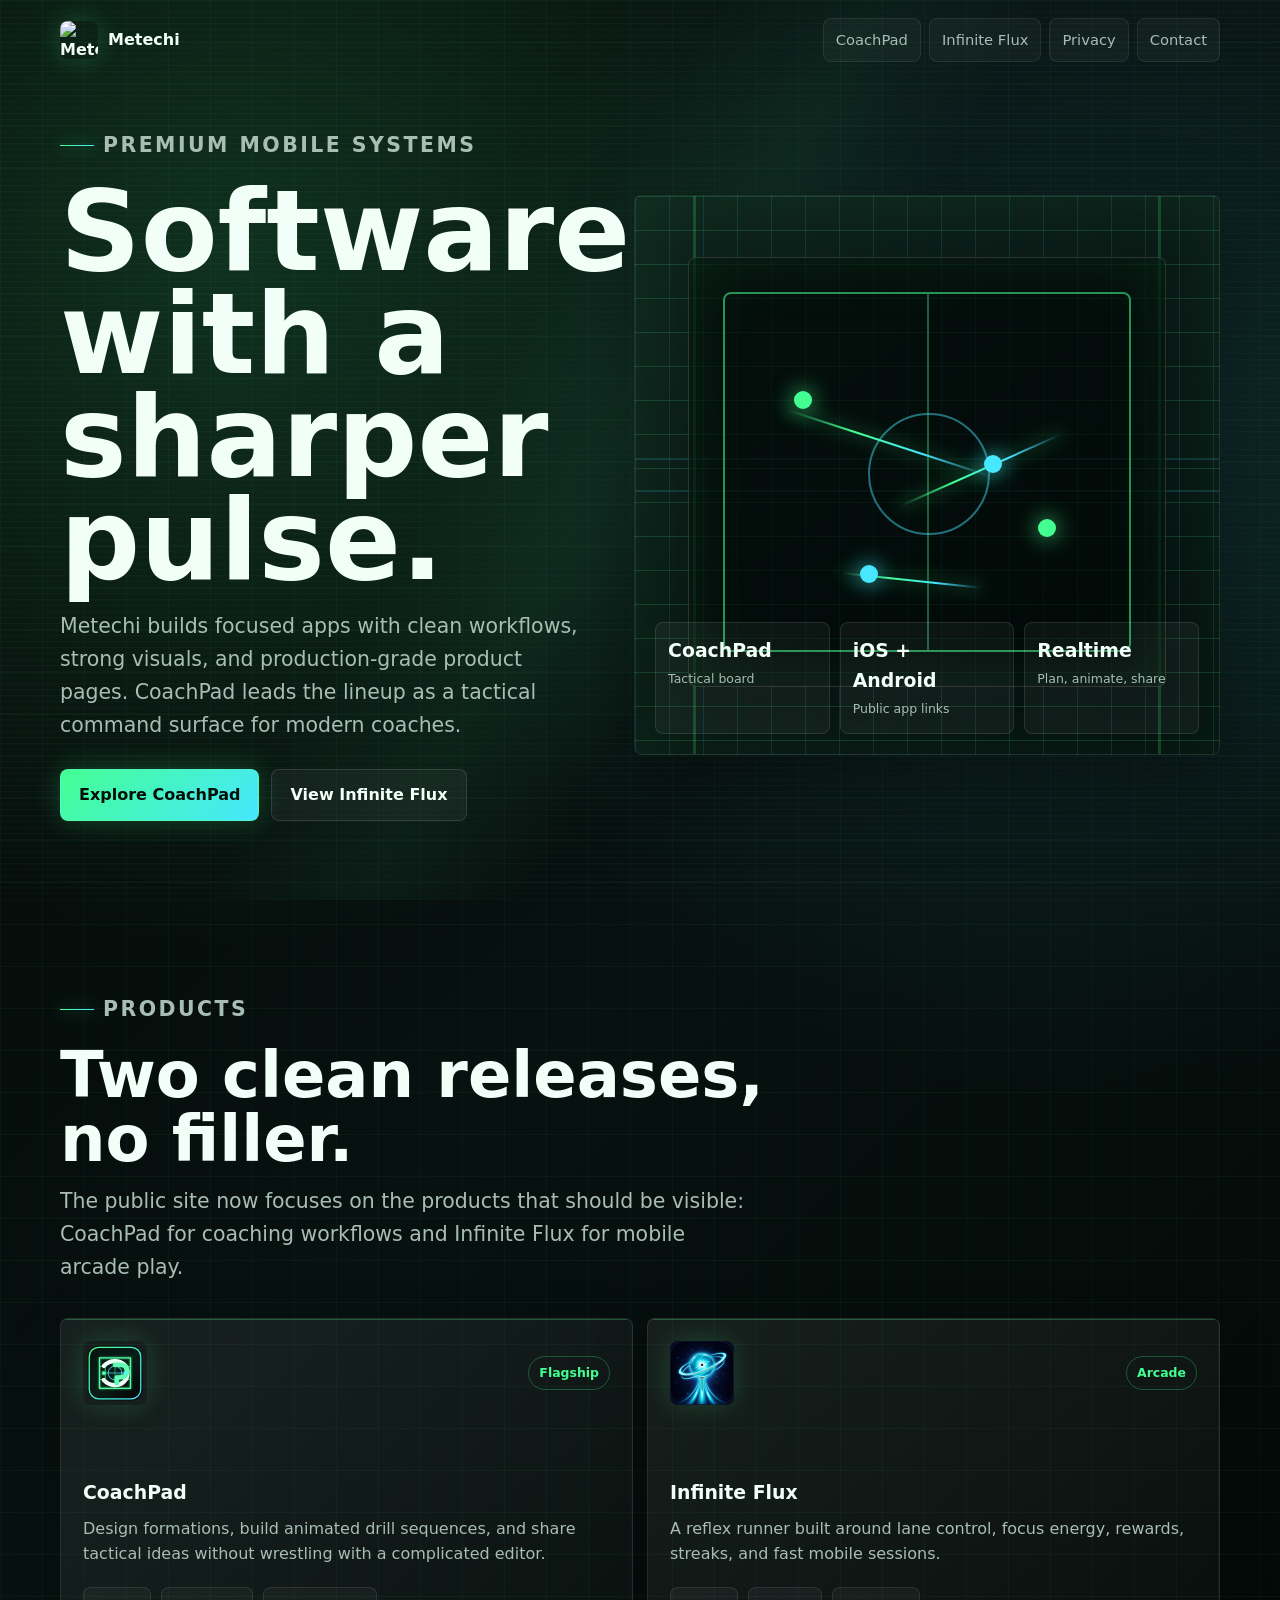
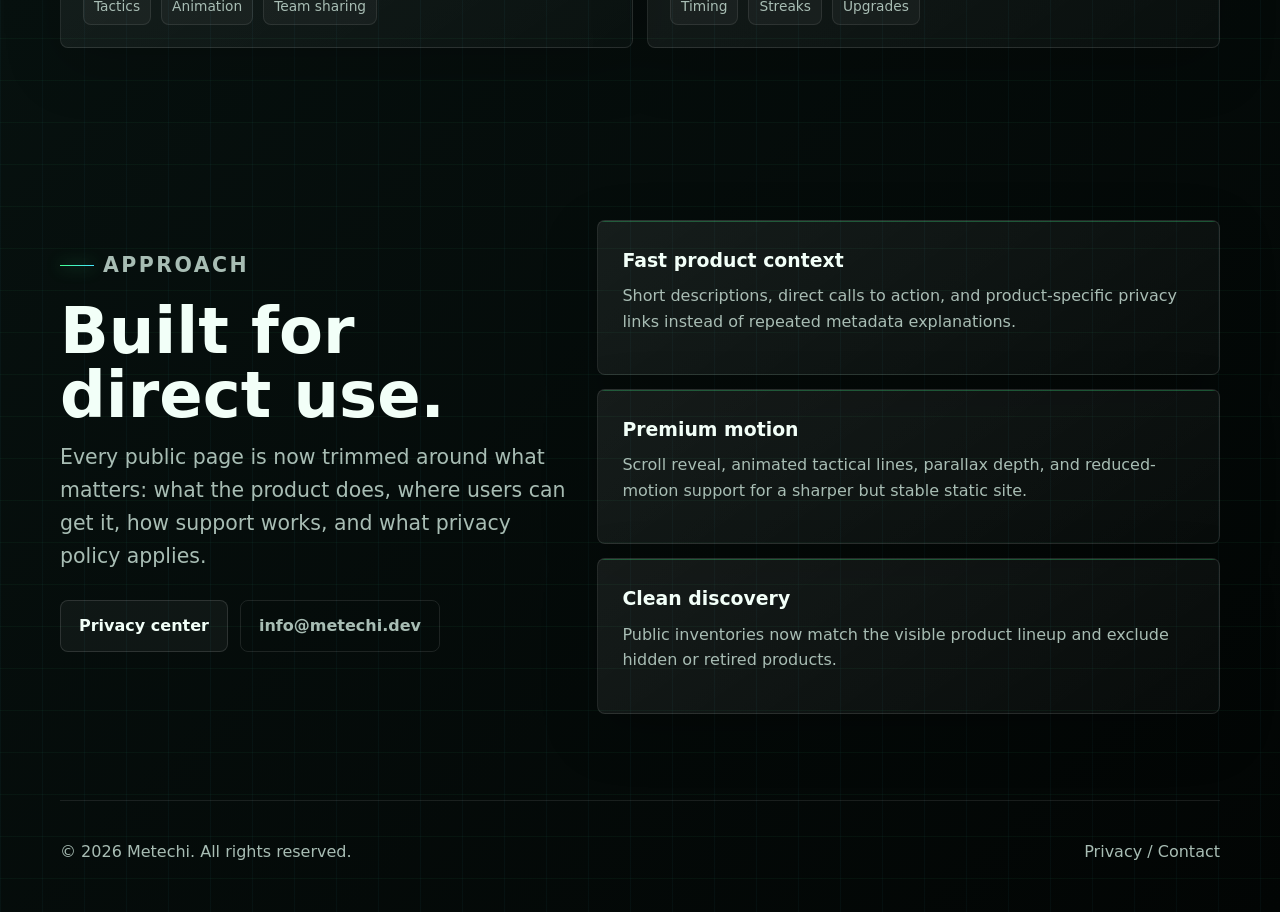
==== index.html @ 8d0eb585 "Reboot Metechi site design" ====
<!DOCTYPE html>
<html lang="en">
<head>
  <meta charset="UTF-8" />
  <meta name="viewport" content="width=device-width, initial-scale=1.0" />
  <title>Metechi - Premium Mobile Products</title>
  <meta name="description" content="Metechi builds polished mobile products including CoachPad, a tactical board for coaches, and Infinite Flux, a reflex runner game." />
  <meta name="keywords" content="Metechi, CoachPad, Infinite Flux, tactical board app, coaching software, mobile game" />
  <link rel="canonical" href="https://www.metechi.dev/" />
  <link rel="stylesheet" href="assets/site.css" />
  <script type="application/ld+json">
    {
      "@context": "https://schema.org",
      "@graph": [
        {
          "@type": "Organization",
          "@id": "https://www.metechi.dev/#organization",
          "name": "Metechi",
          "url": "https://www.metechi.dev/",
          "description": "Metechi builds polished mobile products including CoachPad and Infinite Flux.",
          "email": "info@metechi.dev",
          "logo": "https://www.metechi.dev/assets/metechi-logo.png",
          "knowsAbout": ["mobile applications", "sports coaching software", "mobile games"],
          "contactPoint": {
            "@type": "ContactPoint",
            "email": "info@metechi.dev",
            "contactType": "product support",
            "availableLanguage": "en"
          }
        },
        {
          "@type": "WebSite",
          "@id": "https://www.metechi.dev/#website",
          "name": "Metechi",
          "url": "https://www.metechi.dev/",
          "description": "Official Metechi site for mobile products.",
          "publisher": { "@id": "https://www.metechi.dev/#organization" }
        },
        {
          "@type": "ItemList",
          "name": "Metechi Products",
          "itemListElement": [
            {
              "@type": "ListItem",
              "position": 1,
              "item": {
                "@type": "SoftwareApplication",
                "name": "CoachPad",
                "url": "https://www.metechi.dev/coachpad.html",
                "applicationCategory": "SportsApplication",
                "operatingSystem": "iOS, Android, Web",
                "description": "A tactical board for coaches to design drills, animate formations, and share match ideas.",
                "image": "https://www.metechi.dev/assets/coachpad-logo.svg"
              }
            },
            {
              "@type": "ListItem",
              "position": 2,
              "item": {
                "@type": "SoftwareApplication",
                "name": "Infinite Flux",
                "url": "https://www.metechi.dev/infinite-flux.html",
                "applicationCategory": "GameApplication",
                "operatingSystem": "iOS, Android",
                "description": "A mobile reflex runner built around lane switching, timing, streaks, and upgrades.",
                "image": "https://www.metechi.dev/assets/infinite-flux-logo.png"
              }
            }
          ]
        }
      ]
    }
  </script>
</head>
<body>
  <nav class="site-nav" aria-label="Main navigation">
    <a class="brand" href="/">
      <img src="assets/metechi-logo.png" alt="Metechi logo" />
      <span>Metechi</span>
    </a>
    <div class="nav-links">
      <a href="coachpad.html">CoachPad</a>
      <a href="infinite-flux.html">Infinite Flux</a>
      <a href="privacy.html">Privacy</a>
      <a href="mailto:info@metechi.dev">Contact</a>
    </div>
  </nav>

  <header class="hero">
    <div class="hero-copy reveal">
      <p class="eyebrow">Premium mobile systems</p>
      <h1 class="page-title">Software with a sharper pulse.</h1>
      <p>Metechi builds focused apps with clean workflows, strong visuals, and production-grade product pages. CoachPad leads the lineup as a tactical command surface for modern coaches.</p>
      <div class="hero-actions">
        <a class="button" href="coachpad.html">Explore CoachPad</a>
        <a class="button secondary" href="infinite-flux.html">View Infinite Flux</a>
      </div>
    </div>
    <div class="hero-stage reveal" data-depth="10" aria-hidden="true">
      <div class="device-panel">
        <div class="pitch"></div>
        <span class="route one"></span>
        <span class="route two"></span>
        <span class="route three"></span>
        <span class="node n1"></span>
        <span class="node n2 alt"></span>
        <span class="node n3"></span>
        <span class="node n4 alt"></span>
      </div>
      <div class="metric-strip">
        <div class="metric"><strong>CoachPad</strong><span>Tactical board</span></div>
        <div class="metric"><strong>iOS + Android</strong><span>Public app links</span></div>
        <div class="metric"><strong>Realtime</strong><span>Plan, animate, share</span></div>
      </div>
    </div>
  </header>

  <main>
    <section class="section reveal" id="products">
      <div class="section-head">
        <p class="eyebrow">Products</p>
        <h2>Two clean releases, no filler.</h2>
        <p>The public site now focuses on the products that should be visible: CoachPad for coaching workflows and Infinite Flux for mobile arcade play.</p>
      </div>
      <div class="grid two">
        <a class="product-card" href="coachpad.html">
          <div class="product-top">
            <img class="product-icon" src="assets/coachpad-logo.svg" alt="CoachPad logo" />
            <span class="tag">Flagship</span>
          </div>
          <div>
            <h3>CoachPad</h3>
            <p>Design formations, build animated drill sequences, and share tactical ideas without wrestling with a complicated editor.</p>
            <div class="stat-line"><span>Tactics</span><span>Animation</span><span>Team sharing</span></div>
          </div>
        </a>
        <a class="product-card" href="infinite-flux.html">
          <div class="product-top">
            <img class="product-icon" src="assets/infinite-flux-logo.png" alt="Infinite Flux logo" />
            <span class="tag">Arcade</span>
          </div>
          <div>
            <h3>Infinite Flux</h3>
            <p>A reflex runner built around lane control, focus energy, rewards, streaks, and fast mobile sessions.</p>
            <div class="stat-line"><span>Timing</span><span>Streaks</span><span>Upgrades</span></div>
          </div>
        </a>
      </div>
    </section>

    <section class="section reveal">
      <div class="split">
        <div class="section-head">
          <p class="eyebrow">Approach</p>
          <h2>Built for direct use.</h2>
          <p>Every public page is now trimmed around what matters: what the product does, where users can get it, how support works, and what privacy policy applies.</p>
          <div class="inline-actions">
            <a class="button secondary" href="privacy.html">Privacy center</a>
            <a class="button ghost" href="mailto:info@metechi.dev">info@metechi.dev</a>
          </div>
        </div>
        <div class="grid">
          <div class="feature">
            <h3>Fast product context</h3>
            <p>Short descriptions, direct calls to action, and product-specific privacy links instead of repeated metadata explanations.</p>
          </div>
          <div class="feature">
            <h3>Premium motion</h3>
            <p>Scroll reveal, animated tactical lines, parallax depth, and reduced-motion support for a sharper but stable static site.</p>
          </div>
          <div class="feature">
            <h3>Clean discovery</h3>
            <p>Public inventories now match the visible product lineup and exclude hidden or retired products.</p>
          </div>
        </div>
      </div>
    </section>
  </main>

  <footer class="footer">
    <span>&copy; 2026 Metechi. All rights reserved.</span>
    <span><a href="privacy.html">Privacy</a> / <a href="mailto:info@metechi.dev">Contact</a></span>
  </footer>
  <script src="assets/site.js"></script>
</body>
</html>
---- assets/site.css ----
:root {
  --bg: #050807;
  --panel: rgba(10, 19, 17, 0.78);
  --panel-strong: rgba(13, 24, 22, 0.94);
  --line: rgba(150, 255, 203, 0.18);
  --line-strong: rgba(96, 255, 174, 0.42);
  --text: #f2fff8;
  --muted: #a8bdb4;
  --green: #43ff91;
  --teal: #46e7ff;
  --amber: #ffce5a;
  --pink: #ff4c7a;
  --shadow: 0 28px 80px rgba(0, 0, 0, 0.36);
  --max: 1160px;
}

* { box-sizing: border-box; }
html { scroll-behavior: smooth; }
body {
  margin: 0;
  font-family: Inter, ui-sans-serif, system-ui, -apple-system, BlinkMacSystemFont, "Segoe UI", sans-serif;
  color: var(--text);
  background:
    linear-gradient(rgba(67, 255, 145, 0.045) 1px, transparent 1px),
    linear-gradient(90deg, rgba(70, 231, 255, 0.035) 1px, transparent 1px),
    radial-gradient(circle at 18% 10%, rgba(67, 255, 145, 0.16), transparent 28%),
    radial-gradient(circle at 85% 18%, rgba(70, 231, 255, 0.12), transparent 28%),
    linear-gradient(135deg, #050807 0%, #07110f 42%, #020504 100%);
  background-size: 42px 42px, 42px 42px, auto, auto, auto;
  line-height: 1.6;
  overflow-x: hidden;
}
body::before {
  content: "";
  position: fixed;
  inset: 0;
  pointer-events: none;
  background:
    linear-gradient(120deg, transparent 0 40%, rgba(67, 255, 145, 0.08) 49%, transparent 58%),
    repeating-linear-gradient(0deg, rgba(255, 255, 255, 0.028) 0 1px, transparent 1px 6px);
  mix-blend-mode: screen;
  opacity: 0.58;
  animation: scan 9s linear infinite;
  z-index: -1;
}
a { color: inherit; }
.site-nav {
  width: min(var(--max), calc(100% - 32px));
  margin: 0 auto;
  padding: 18px 0;
  display: flex;
  align-items: center;
  justify-content: space-between;
  gap: 18px;
}
.brand {
  display: inline-flex;
  align-items: center;
  gap: 10px;
  text-decoration: none;
  font-weight: 850;
}
.brand img {
  width: 38px;
  height: 38px;
  border-radius: 8px;
  object-fit: cover;
  box-shadow: 0 0 26px rgba(67, 255, 145, 0.22);
}
.nav-links {
  display: flex;
  align-items: center;
  gap: 8px;
  flex-wrap: wrap;
  justify-content: flex-end;
}
.nav-links a,
.mini-link {
  color: var(--muted);
  text-decoration: none;
  border: 1px solid rgba(255, 255, 255, 0.08);
  background: rgba(255, 255, 255, 0.035);
  padding: 9px 12px;
  border-radius: 8px;
  font-size: 0.92rem;
  transition: border-color 180ms ease, color 180ms ease, background 180ms ease, transform 180ms ease;
}
.nav-links a:hover,
.mini-link:hover {
  color: var(--text);
  border-color: var(--line-strong);
  background: rgba(67, 255, 145, 0.08);
  transform: translateY(-1px);
}
.hero {
  min-height: calc(100svh - 74px);
  width: min(var(--max), calc(100% - 32px));
  margin: 0 auto;
  display: grid;
  grid-template-columns: minmax(0, 0.95fr) minmax(360px, 1.05fr);
  gap: 44px;
  align-items: center;
  padding: 42px 0 78px;
}
.hero.compact {
  min-height: auto;
  grid-template-columns: 1fr;
  padding-bottom: 38px;
}
.hero-copy { position: relative; z-index: 2; }
.eyebrow {
  display: inline-flex;
  align-items: center;
  gap: 9px;
  color: var(--green);
  font-weight: 850;
  font-size: 0.78rem;
  letter-spacing: 0.12em;
  text-transform: uppercase;
  margin: 0 0 18px;
}
.eyebrow::before {
  content: "";
  width: 34px;
  height: 1px;
  background: linear-gradient(90deg, var(--green), var(--teal));
  box-shadow: 0 0 16px rgba(67, 255, 145, 0.85);
}
h1, h2, h3, p { margin-top: 0; }
h1 {
  margin-bottom: 18px;
  font-size: clamp(3rem, 9vw, 7rem);
  line-height: 0.92;
  letter-spacing: 0;
  text-wrap: balance;
}
.page-title { max-width: 940px; }
.hero-copy > p,
.section-head p,
.lead {
  color: var(--muted);
  font-size: clamp(1.05rem, 2.1vw, 1.28rem);
  max-width: 700px;
}
.hero-actions,
.inline-actions {
  display: flex;
  gap: 12px;
  flex-wrap: wrap;
  margin-top: 28px;
}
.button {
  display: inline-flex;
  align-items: center;
  justify-content: center;
  min-height: 46px;
  padding: 12px 18px;
  border-radius: 8px;
  border: 1px solid var(--line-strong);
  color: #031009;
  background: linear-gradient(135deg, var(--green), var(--teal));
  text-decoration: none;
  font-weight: 850;
  box-shadow: 0 0 28px rgba(67, 255, 145, 0.22);
  transition: transform 180ms ease, box-shadow 180ms ease, filter 180ms ease;
}
.button:hover {
  transform: translateY(-2px);
  box-shadow: 0 0 46px rgba(67, 255, 145, 0.36);
  filter: saturate(1.12);
}
.button.secondary {
  color: var(--text);
  background: rgba(255, 255, 255, 0.045);
  border-color: rgba(255, 255, 255, 0.12);
  box-shadow: none;
}
.button.ghost {
  color: var(--muted);
  background: transparent;
  border-color: rgba(255, 255, 255, 0.1);
  box-shadow: none;
}
.hero-stage,
.visual-board,
.lane-board {
  position: relative;
  min-height: 560px;
  border: 1px solid rgba(255, 255, 255, 0.1);
  border-radius: 8px;
  background:
    linear-gradient(rgba(67, 255, 145, 0.16) 1px, transparent 1px),
    linear-gradient(90deg, rgba(70, 231, 255, 0.12) 1px, transparent 1px),
    linear-gradient(145deg, rgba(15, 34, 28, 0.96), rgba(4, 10, 9, 0.82));
  background-size: 34px 34px, 34px 34px, auto;
  box-shadow: var(--shadow), inset 0 0 80px rgba(67, 255, 145, 0.08);
  overflow: hidden;
}
.hero-stage::before,
.hero-stage::after,
.visual-board::after,
.lane-board::after {
  content: "";
  position: absolute;
  inset: 0;
  pointer-events: none;
}
.hero-stage::before {
  background:
    linear-gradient(90deg, transparent 0 10%, rgba(67, 255, 145, 0.3) 10% 10.4%, transparent 10.4% 89.6%, rgba(67, 255, 145, 0.3) 89.6% 90%, transparent 90%),
    linear-gradient(0deg, transparent 0 47%, rgba(70, 231, 255, 0.22) 47% 47.4%, transparent 47.4% 52.6%, rgba(70, 231, 255, 0.22) 52.6% 53%, transparent 53%);
  opacity: 0.65;
}
.hero-stage::after,
.visual-board::after,
.lane-board::after {
  background: linear-gradient(100deg, transparent 0 30%, rgba(255, 255, 255, 0.12) 46%, transparent 62%);
  transform: translateX(-100%);
  animation: sweep 6.5s ease-in-out infinite;
}
.device-panel {
  position: absolute;
  left: 9%;
  right: 9%;
  top: 11%;
  bottom: 12%;
  border: 1px solid rgba(255, 255, 255, 0.16);
  border-radius: 8px;
  background: rgba(2, 8, 7, 0.68);
  box-shadow: inset 0 0 70px rgba(67, 255, 145, 0.1);
}
.pitch {
  position: absolute;
  inset: 34px;
  border: 2px solid rgba(67, 255, 145, 0.55);
  border-radius: 8px;
}
.pitch::before {
  content: "";
  position: absolute;
  left: 50%;
  top: 0;
  bottom: 0;
  width: 2px;
  background: rgba(67, 255, 145, 0.35);
}
.pitch::after {
  content: "";
  position: absolute;
  width: 118px;
  height: 118px;
  border: 2px solid rgba(70, 231, 255, 0.46);
  border-radius: 50%;
  left: calc(50% - 59px);
  top: calc(50% - 59px);
}
.route {
  position: absolute;
  height: 2px;
  background: linear-gradient(90deg, transparent, var(--green), var(--teal), transparent);
  box-shadow: 0 0 18px rgba(67, 255, 145, 0.75);
  transform-origin: left center;
  animation: pulseLine 2.8s ease-in-out infinite;
}
.route.one { width: 46%; left: 20%; top: 35%; transform: rotate(18deg); }
.route.two { width: 38%; right: 18%; top: 58%; transform: rotate(-24deg); animation-delay: 0.5s; }
.route.three { width: 30%; left: 32%; bottom: 26%; transform: rotate(6deg); animation-delay: 1s; }
.node {
  position: absolute;
  width: 18px;
  height: 18px;
  border-radius: 50%;
  background: var(--green);
  box-shadow: 0 0 22px rgba(67, 255, 145, 0.9);
  animation: nodeFloat 3s ease-in-out infinite;
}
.node.alt { background: var(--teal); box-shadow: 0 0 22px rgba(70, 231, 255, 0.9); }
.n1 { left: 22%; top: 31%; }
.n2 { left: 62%; top: 46%; animation-delay: 0.6s; }
.n3 { right: 23%; top: 61%; animation-delay: 1.1s; }
.n4 { left: 36%; bottom: 24%; animation-delay: 1.6s; }
.metric-strip {
  position: absolute;
  left: 20px;
  right: 20px;
  bottom: 20px;
  display: grid;
  grid-template-columns: repeat(3, 1fr);
  gap: 10px;
}
.metric {
  border: 1px solid rgba(255, 255, 255, 0.1);
  background: rgba(255, 255, 255, 0.045);
  border-radius: 8px;
  padding: 12px;
}
.metric strong { display: block; color: var(--text); font-size: 1.18rem; }
.metric span { color: var(--muted); font-size: 0.78rem; }
.section {
  width: min(var(--max), calc(100% - 32px));
  margin: 0 auto;
  padding: 86px 0;
}
.section-head { max-width: 760px; margin-bottom: 34px; }
.section h2 {
  font-size: clamp(2rem, 5vw, 4.2rem);
  line-height: 1;
  margin-bottom: 14px;
  letter-spacing: 0;
}
.grid { display: grid; gap: 14px; }
.grid.two { grid-template-columns: repeat(2, minmax(0, 1fr)); }
.grid.three { grid-template-columns: repeat(3, minmax(0, 1fr)); }
.card,
.product-card,
.policy-block,
.feature {
  position: relative;
  border: 1px solid rgba(255, 255, 255, 0.1);
  border-radius: 8px;
  background: linear-gradient(145deg, rgba(255, 255, 255, 0.07), rgba(255, 255, 255, 0.025));
  box-shadow: 0 18px 55px rgba(0, 0, 0, 0.22);
  overflow: hidden;
}
.card::before,
.product-card::before,
.feature::before {
  content: "";
  position: absolute;
  inset: 0;
  border-top: 1px solid rgba(67, 255, 145, 0.35);
  opacity: 0.8;
  pointer-events: none;
}
.card,
.feature { padding: 24px; }
.feature h3,
.card h3,
.product-card h3 { margin-bottom: 8px; font-size: 1.18rem; }
.feature p,
.card p,
.product-card p,
.policy-block p,
.policy-block li { color: var(--muted); }
.product-card {
  display: grid;
  min-height: 330px;
  padding: 22px;
  align-content: space-between;
  text-decoration: none;
  transition: transform 180ms ease, border-color 180ms ease, background 180ms ease;
}
.product-card:hover {
  transform: translateY(-5px);
  border-color: var(--line-strong);
  background: linear-gradient(145deg, rgba(67, 255, 145, 0.12), rgba(255, 255, 255, 0.035));
}
.product-top {
  display: flex;
  align-items: center;
  justify-content: space-between;
  gap: 16px;
}
.product-icon {
  width: 64px;
  height: 64px;
  border-radius: 8px;
  object-fit: cover;
  box-shadow: 0 0 28px rgba(67, 255, 145, 0.18);
}
.tag {
  color: var(--green);
  border: 1px solid rgba(67, 255, 145, 0.28);
  border-radius: 999px;
  padding: 6px 10px;
  font-size: 0.78rem;
  font-weight: 800;
}
.stat-line {
  display: flex;
  gap: 10px;
  flex-wrap: wrap;
  margin-top: 20px;
}
.stat-line span {
  color: var(--muted);
  border: 1px solid rgba(255, 255, 255, 0.09);
  background: rgba(255, 255, 255, 0.04);
  border-radius: 8px;
  padding: 7px 10px;
  font-size: 0.86rem;
}
.split {
  display: grid;
  grid-template-columns: minmax(0, 0.9fr) minmax(0, 1.1fr);
  gap: 28px;
  align-items: center;
}
.visual-board,
.lane-board { min-height: 430px; }
.lane-board {
  background:
    linear-gradient(90deg, transparent 0 32%, rgba(70, 231, 255, 0.22) 32% 33%, transparent 33% 66%, rgba(255, 206, 90, 0.2) 66% 67%, transparent 67%),
    linear-gradient(rgba(70, 231, 255, 0.11) 1px, transparent 1px),
    linear-gradient(145deg, rgba(6, 16, 27, 0.96), rgba(4, 6, 13, 0.86));
  background-size: auto, 32px 32px, auto;
}
.timeline { display: grid; gap: 12px; }
.timeline-item {
  display: grid;
  grid-template-columns: 44px 1fr;
  gap: 14px;
  align-items: start;
}
.timeline-item b {
  width: 44px;
  height: 44px;
  display: grid;
  place-items: center;
  border-radius: 8px;
  color: #031009;
  background: var(--green);
  box-shadow: 0 0 22px rgba(67, 255, 145, 0.32);
}
.timeline-item p { color: var(--muted); margin-bottom: 0; }
.policy-shell {
  width: min(900px, calc(100% - 32px));
  margin: 0 auto;
  padding: 38px 0 90px;
}
.policy-block { padding: 26px; margin-bottom: 14px; }
.policy-block h2 { font-size: 1.35rem; margin-bottom: 10px; }
.policy-block ul { padding-left: 20px; }
.footer {
  width: min(var(--max), calc(100% - 32px));
  margin: 0 auto;
  padding: 38px 0 48px;
  color: var(--muted);
  display: flex;
  align-items: center;
  justify-content: space-between;
  gap: 18px;
  border-top: 1px solid rgba(255, 255, 255, 0.09);
}
.footer a { color: var(--muted); text-decoration: none; }
.footer a:hover { color: var(--green); }
.reveal {
  opacity: 0;
  transform: translateY(22px);
  transition: opacity 700ms ease, transform 700ms ease;
}
.reveal.is-visible { opacity: 1; transform: translateY(0); }
@keyframes scan {
  0% { transform: translateY(-20px); }
  100% { transform: translateY(20px); }
}
@keyframes sweep {
  0%, 35% { transform: translateX(-120%); }
  70%, 100% { transform: translateX(120%); }
}
@keyframes pulseLine {
  0%, 100% { opacity: 0.35; filter: saturate(1); }
  50% { opacity: 1; filter: saturate(1.5); }
}
@keyframes nodeFloat {
  0%, 100% { transform: translateY(0) scale(1); }
  50% { transform: translateY(-9px) scale(1.12); }
}
@media (max-width: 920px) {
  .hero,
  .split { grid-template-columns: 1fr; }
  .hero { padding-top: 28px; }
  .hero-stage { min-height: 440px; }
  .grid.two,
  .grid.three { grid-template-columns: 1fr; }
}
@media (max-width: 640px) {
  .site-nav,
  .footer {
    align-items: flex-start;
    flex-direction: column;
  }
  .nav-links { justify-content: flex-start; }
  .hero-stage { min-height: 390px; }
  .metric-strip { grid-template-columns: 1fr; }
  .section { padding: 58px 0; }
  .button { width: 100%; }
}
@media (prefers-reduced-motion: reduce) {
  *,
  *::before,
  *::after {
    animation-duration: 0.001ms !important;
    animation-iteration-count: 1 !important;
    scroll-behavior: auto !important;
    transition-duration: 0.001ms !important;
  }
  .reveal { opacity: 1; transform: none; }
}
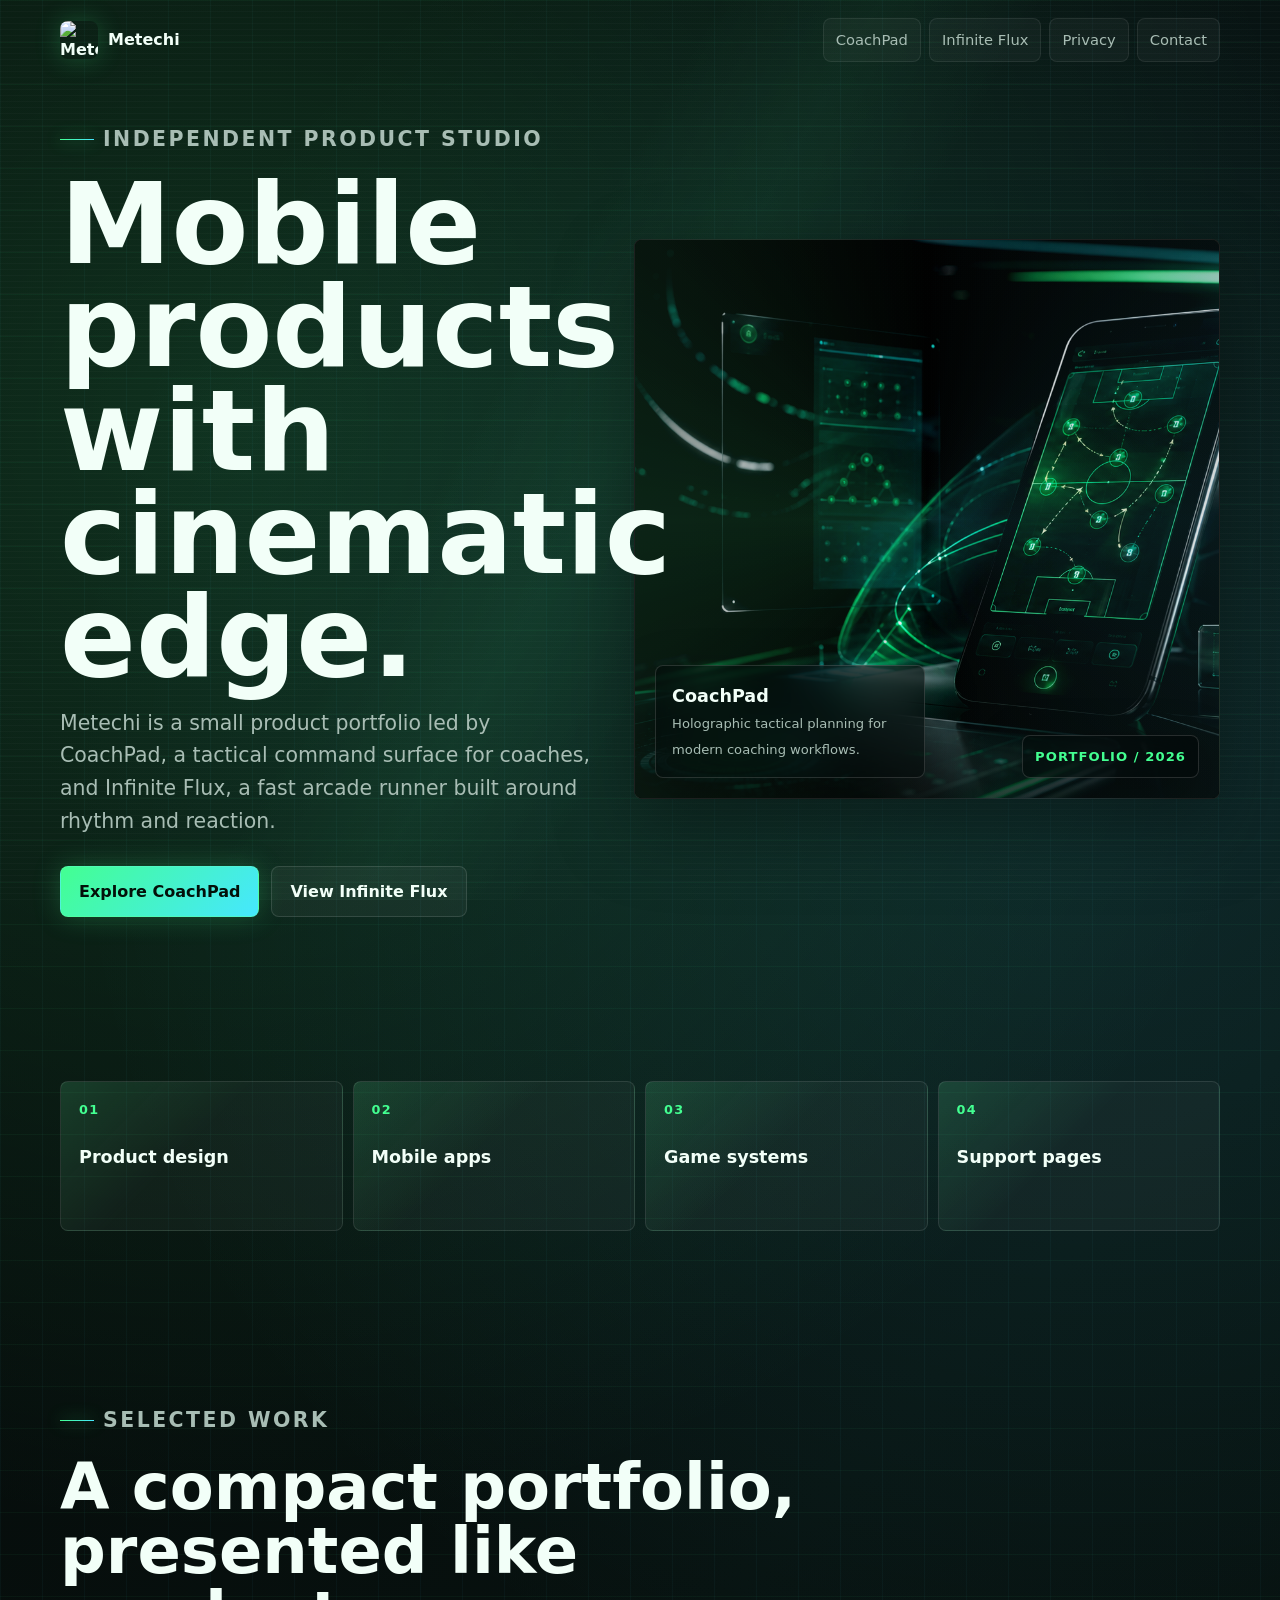
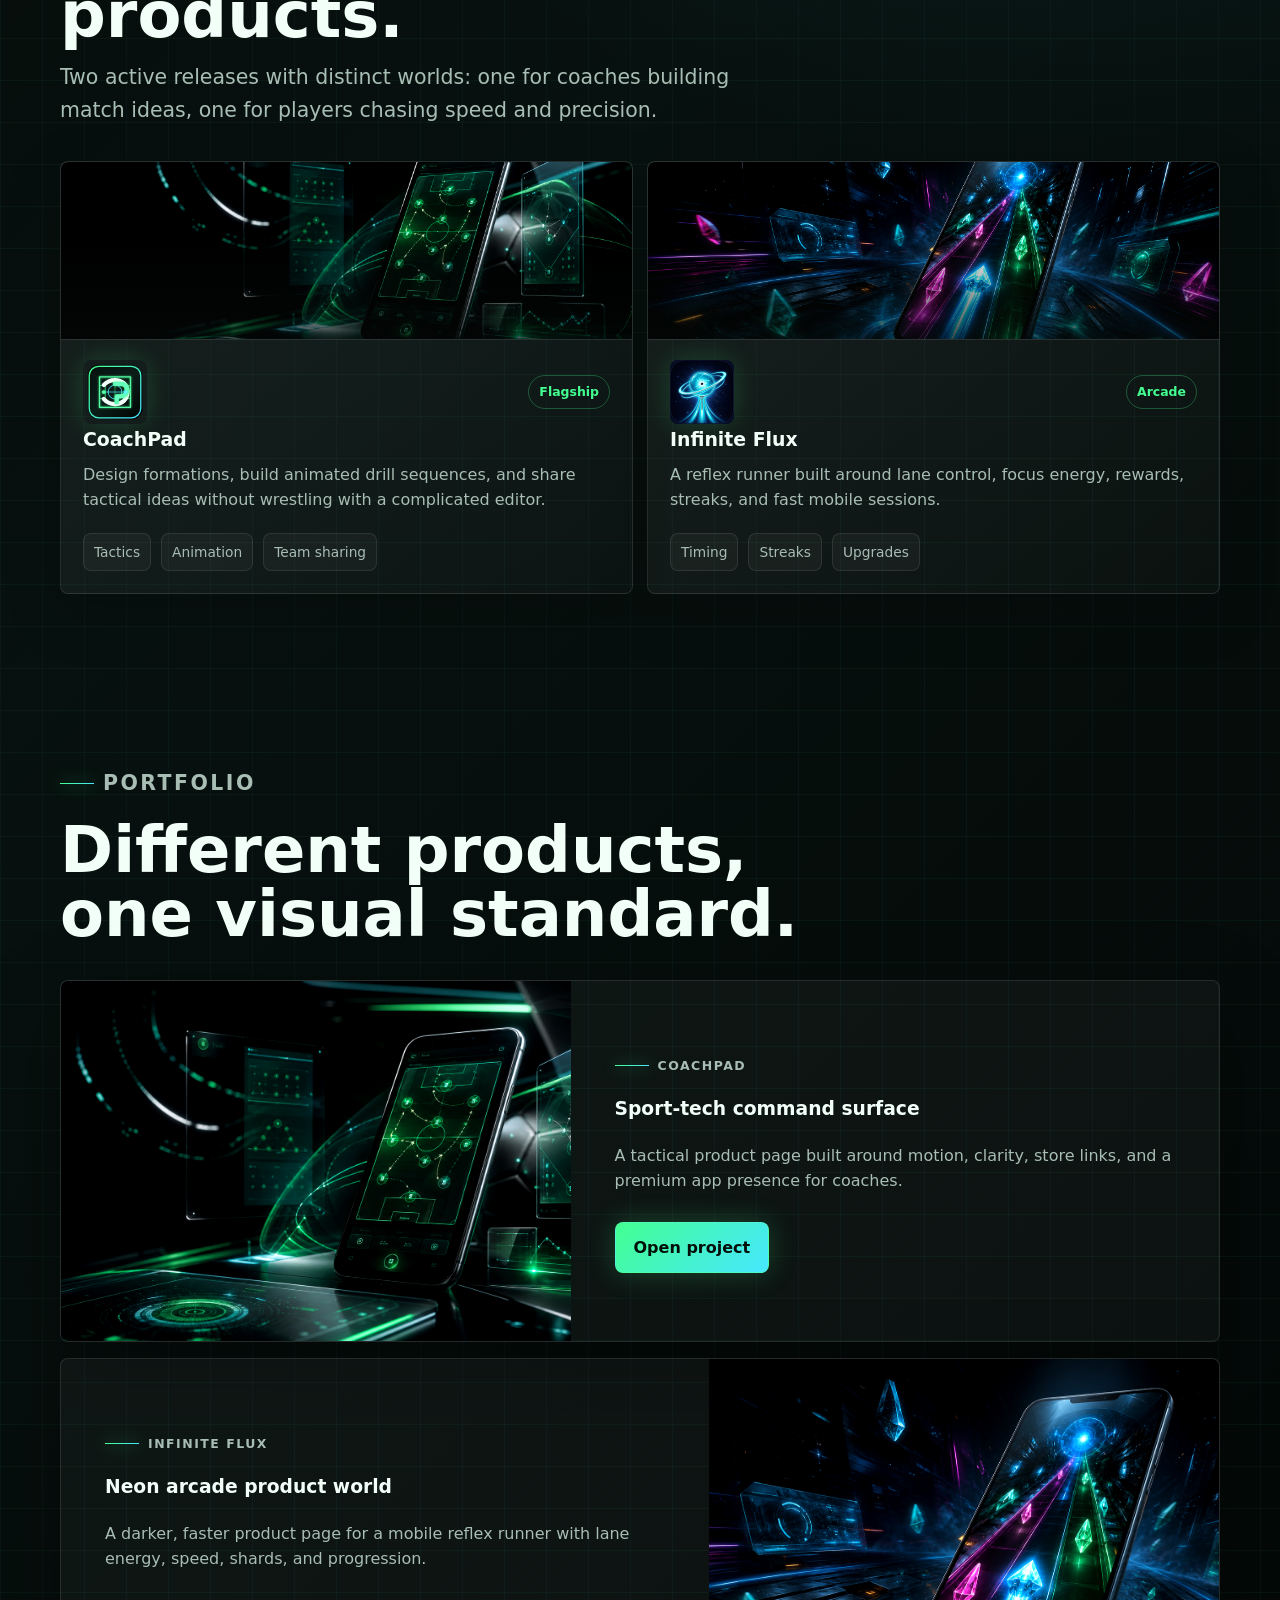
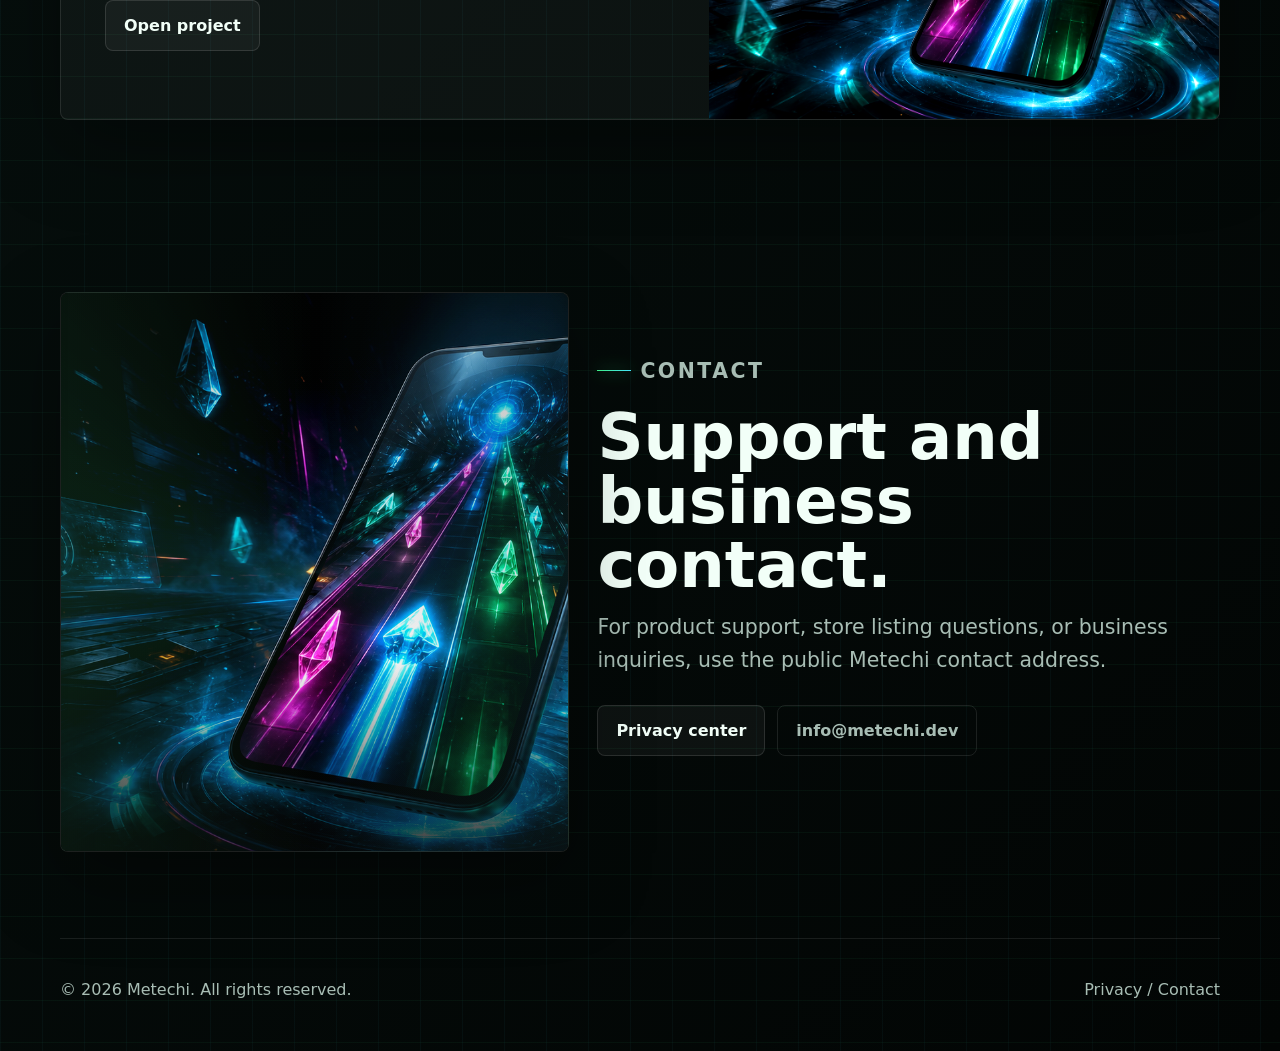
==== commit bd881312: "Upgrade portfolio showcase visuals" ====
--- a/index.html
+++ b/index.html
@@ -88,42 +88,42 @@
 
   <header class="hero">
     <div class="hero-copy reveal">
-      <p class="eyebrow">Premium mobile systems</p>
-      <h1 class="page-title">Software with a sharper pulse.</h1>
-      <p>Metechi builds focused apps with clean workflows, strong visuals, and production-grade product pages. CoachPad leads the lineup as a tactical command surface for modern coaches.</p>
+      <p class="eyebrow">Independent product studio</p>
+      <h1 class="page-title">Mobile products with cinematic edge.</h1>
+      <p>Metechi is a small product portfolio led by CoachPad, a tactical command surface for coaches, and Infinite Flux, a fast arcade runner built around rhythm and reaction.</p>
       <div class="hero-actions">
         <a class="button" href="coachpad.html">Explore CoachPad</a>
         <a class="button secondary" href="infinite-flux.html">View Infinite Flux</a>
       </div>
     </div>
-    <div class="hero-stage reveal" data-depth="10" aria-hidden="true">
-      <div class="device-panel">
-        <div class="pitch"></div>
-        <span class="route one"></span>
-        <span class="route two"></span>
-        <span class="route three"></span>
-        <span class="node n1"></span>
-        <span class="node n2 alt"></span>
-        <span class="node n3"></span>
-        <span class="node n4 alt"></span>
-      </div>
-      <div class="metric-strip">
-        <div class="metric"><strong>CoachPad</strong><span>Tactical board</span></div>
-        <div class="metric"><strong>iOS + Android</strong><span>Public app links</span></div>
-        <div class="metric"><strong>Realtime</strong><span>Plan, animate, share</span></div>
+    <div class="showcase-frame reveal" data-depth="10" aria-hidden="true">
+      <img class="showcase-image" src="assets/coachpad-showcase.png" alt="" />
+      <div class="showcase-content">
+        <div class="showcase-chip"><strong>CoachPad</strong><span>Holographic tactical planning for modern coaching workflows.</span></div>
+        <div class="showcase-kicker">Portfolio / 2026</div>
       </div>
     </div>
   </header>
 
   <main>
+    <section class="section reveal">
+      <div class="signal-grid">
+        <div class="signal"><b>01</b><span>Product design</span></div>
+        <div class="signal"><b>02</b><span>Mobile apps</span></div>
+        <div class="signal"><b>03</b><span>Game systems</span></div>
+        <div class="signal"><b>04</b><span>Support pages</span></div>
+      </div>
+    </section>
+
     <section class="section reveal" id="products">
       <div class="section-head">
-        <p class="eyebrow">Products</p>
-        <h2>Two clean releases, no filler.</h2>
-        <p>The public site now focuses on the products that should be visible: CoachPad for coaching workflows and Infinite Flux for mobile arcade play.</p>
+        <p class="eyebrow">Selected work</p>
+        <h2>A compact portfolio, presented like products.</h2>
+        <p>Two active releases with distinct worlds: one for coaches building match ideas, one for players chasing speed and precision.</p>
       </div>
       <div class="grid two">
         <a class="product-card" href="coachpad.html">
+          <div class="product-media"><img src="assets/coachpad-showcase.png" alt="" /></div>
           <div class="product-top">
             <img class="product-icon" src="assets/coachpad-logo.svg" alt="CoachPad logo" />
             <span class="tag">Flagship</span>
@@ -135,6 +135,7 @@
           </div>
         </a>
         <a class="product-card" href="infinite-flux.html">
+          <div class="product-media"><img src="assets/infinite-flux-showcase.png" alt="" /></div>
           <div class="product-top">
             <img class="product-icon" src="assets/infinite-flux-logo.png" alt="Infinite Flux logo" />
             <span class="tag">Arcade</span>
@@ -149,28 +150,44 @@
     </section>
 
     <section class="section reveal">
+      <div class="section-head">
+        <p class="eyebrow">Portfolio</p>
+        <h2>Different products, one visual standard.</h2>
+      </div>
+      <div class="work-list">
+        <article class="work-card">
+          <div class="work-media"><img src="assets/coachpad-showcase.png" alt="" /></div>
+          <div class="work-copy">
+            <p class="eyebrow">CoachPad</p>
+            <h3>Sport-tech command surface</h3>
+            <p>A tactical product page built around motion, clarity, store links, and a premium app presence for coaches.</p>
+            <div class="inline-actions"><a class="button" href="coachpad.html">Open project</a></div>
+          </div>
+        </article>
+        <article class="work-card">
+          <div class="work-media"><img src="assets/infinite-flux-showcase.png" alt="" /></div>
+          <div class="work-copy">
+            <p class="eyebrow">Infinite Flux</p>
+            <h3>Neon arcade product world</h3>
+            <p>A darker, faster product page for a mobile reflex runner with lane energy, speed, shards, and progression.</p>
+            <div class="inline-actions"><a class="button secondary" href="infinite-flux.html">Open project</a></div>
+          </div>
+        </article>
+      </div>
+    </section>
+
+    <section class="section reveal">
       <div class="split">
+        <div class="showcase-frame" aria-hidden="true">
+          <img class="showcase-image" src="assets/infinite-flux-showcase.png" alt="" />
+        </div>
         <div class="section-head">
-          <p class="eyebrow">Approach</p>
-          <h2>Built for direct use.</h2>
-          <p>Every public page is now trimmed around what matters: what the product does, where users can get it, how support works, and what privacy policy applies.</p>
+          <p class="eyebrow">Contact</p>
+          <h2>Support and business contact.</h2>
+          <p>For product support, store listing questions, or business inquiries, use the public Metechi contact address.</p>
           <div class="inline-actions">
             <a class="button secondary" href="privacy.html">Privacy center</a>
             <a class="button ghost" href="mailto:info@metechi.dev">info@metechi.dev</a>
-          </div>
-        </div>
-        <div class="grid">
-          <div class="feature">
-            <h3>Fast product context</h3>
-            <p>Short descriptions, direct calls to action, and product-specific privacy links instead of repeated metadata explanations.</p>
-          </div>
-          <div class="feature">
-            <h3>Premium motion</h3>
-            <p>Scroll reveal, animated tactical lines, parallax depth, and reduced-motion support for a sharper but stable static site.</p>
-          </div>
-          <div class="feature">
-            <h3>Clean discovery</h3>
-            <p>Public inventories now match the visible product lineup and exclude hidden or retired products.</p>
           </div>
         </div>
       </div>
--- a/assets/site.css
+++ b/assets/site.css
@@ -183,7 +183,8 @@
 }
 .hero-stage,
 .visual-board,
-.lane-board {
+.lane-board,
+.showcase-frame {
   position: relative;
   min-height: 560px;
   border: 1px solid rgba(255, 255, 255, 0.1);
@@ -195,6 +196,82 @@
   background-size: 34px 34px, 34px 34px, auto;
   box-shadow: var(--shadow), inset 0 0 80px rgba(67, 255, 145, 0.08);
   overflow: hidden;
+}
+.showcase-frame {
+  isolation: isolate;
+  background:
+    radial-gradient(circle at 70% 18%, rgba(70, 231, 255, 0.22), transparent 28%),
+    radial-gradient(circle at 18% 82%, rgba(67, 255, 145, 0.18), transparent 30%),
+    #030706;
+}
+.showcase-frame::before {
+  content: "";
+  position: absolute;
+  inset: 0;
+  z-index: 2;
+  pointer-events: none;
+  background:
+    linear-gradient(90deg, rgba(5, 8, 7, 0.52), transparent 34%, rgba(5, 8, 7, 0.12)),
+    linear-gradient(0deg, rgba(5, 8, 7, 0.78), transparent 34%, rgba(5, 8, 7, 0.18));
+}
+.showcase-frame::after {
+  content: "";
+  position: absolute;
+  inset: -30%;
+  z-index: 3;
+  pointer-events: none;
+  background: conic-gradient(from 180deg, transparent, rgba(67, 255, 145, 0.18), transparent, rgba(70, 231, 255, 0.14), transparent);
+  animation: orbitGlow 9s linear infinite;
+  mix-blend-mode: screen;
+  opacity: 0.7;
+}
+.showcase-image {
+  position: absolute;
+  inset: 0;
+  width: 100%;
+  height: 100%;
+  object-fit: cover;
+  filter: saturate(1.14) contrast(1.08);
+  transform: scale(1.02);
+}
+.showcase-content {
+  position: absolute;
+  left: 20px;
+  right: 20px;
+  bottom: 20px;
+  z-index: 4;
+  display: flex;
+  align-items: flex-end;
+  justify-content: space-between;
+  gap: 14px;
+}
+.showcase-chip,
+.showcase-kicker {
+  border: 1px solid rgba(255, 255, 255, 0.14);
+  background: rgba(3, 8, 7, 0.58);
+  backdrop-filter: blur(18px);
+  border-radius: 8px;
+  box-shadow: 0 18px 50px rgba(0, 0, 0, 0.35);
+}
+.showcase-chip {
+  width: min(270px, 100%);
+  padding: 16px;
+}
+.showcase-chip strong {
+  display: block;
+  font-size: 1.1rem;
+}
+.showcase-chip span,
+.showcase-kicker {
+  color: var(--muted);
+  font-size: 0.82rem;
+}
+.showcase-kicker {
+  padding: 10px 12px;
+  color: var(--green);
+  font-weight: 800;
+  text-transform: uppercase;
+  letter-spacing: 0.08em;
 }
 .hero-stage::before,
 .hero-stage::after,
@@ -344,11 +421,35 @@
 .policy-block li { color: var(--muted); }
 .product-card {
   display: grid;
-  min-height: 330px;
+  min-height: 390px;
   padding: 22px;
   align-content: space-between;
   text-decoration: none;
   transition: transform 180ms ease, border-color 180ms ease, background 180ms ease;
+}
+.product-media {
+  position: relative;
+  height: 178px;
+  margin: -22px -22px 20px;
+  overflow: hidden;
+  border-bottom: 1px solid rgba(255, 255, 255, 0.1);
+}
+.product-media img {
+  width: 100%;
+  height: 100%;
+  object-fit: cover;
+  display: block;
+  filter: saturate(1.1) contrast(1.05);
+  transition: transform 260ms ease;
+}
+.product-media::after {
+  content: "";
+  position: absolute;
+  inset: 0;
+  background: linear-gradient(0deg, rgba(4, 8, 7, 0.72), transparent 56%);
+}
+.product-card:hover .product-media img {
+  transform: scale(1.06);
 }
 .product-card:hover {
   transform: translateY(-5px);
@@ -395,6 +496,74 @@
   grid-template-columns: minmax(0, 0.9fr) minmax(0, 1.1fr);
   gap: 28px;
   align-items: center;
+}
+.work-list {
+  display: grid;
+  gap: 16px;
+}
+.work-card {
+  display: grid;
+  grid-template-columns: minmax(280px, 0.88fr) minmax(0, 1.12fr);
+  gap: 0;
+  min-height: 360px;
+  border: 1px solid rgba(255, 255, 255, 0.1);
+  border-radius: 8px;
+  overflow: hidden;
+  background: rgba(255, 255, 255, 0.035);
+  box-shadow: var(--shadow);
+}
+.work-card:nth-child(even) {
+  grid-template-columns: minmax(0, 1.12fr) minmax(280px, 0.88fr);
+}
+.work-card:nth-child(even) .work-media {
+  order: 2;
+}
+.work-media {
+  position: relative;
+  min-height: 360px;
+  overflow: hidden;
+}
+.work-media img {
+  width: 100%;
+  height: 100%;
+  object-fit: cover;
+  display: block;
+  filter: saturate(1.12) contrast(1.06);
+}
+.work-copy {
+  padding: clamp(24px, 4vw, 44px);
+  align-self: center;
+}
+.work-copy p {
+  color: var(--muted);
+}
+.signal-grid {
+  display: grid;
+  grid-template-columns: repeat(4, minmax(0, 1fr));
+  gap: 10px;
+}
+.signal {
+  min-height: 150px;
+  border: 1px solid rgba(255, 255, 255, 0.1);
+  border-radius: 8px;
+  padding: 18px;
+  background:
+    linear-gradient(135deg, rgba(67, 255, 145, 0.12), transparent 45%),
+    rgba(255, 255, 255, 0.035);
+  overflow: hidden;
+}
+.signal b {
+  display: block;
+  color: var(--green);
+  font-size: 0.8rem;
+  letter-spacing: 0.1em;
+  text-transform: uppercase;
+  margin-bottom: 22px;
+}
+.signal span {
+  display: block;
+  font-size: 1.1rem;
+  font-weight: 800;
 }
 .visual-board,
 .lane-board { min-height: 430px; }
@@ -445,8 +614,8 @@
 .footer a { color: var(--muted); text-decoration: none; }
 .footer a:hover { color: var(--green); }
 .reveal {
-  opacity: 0;
-  transform: translateY(22px);
+  opacity: 1;
+  transform: translateY(0);
   transition: opacity 700ms ease, transform 700ms ease;
 }
 .reveal.is-visible { opacity: 1; transform: translateY(0); }
@@ -465,6 +634,9 @@
 @keyframes nodeFloat {
   0%, 100% { transform: translateY(0) scale(1); }
   50% { transform: translateY(-9px) scale(1.12); }
+}
+@keyframes orbitGlow {
+  to { transform: rotate(360deg); }
 }
 @media (max-width: 920px) {
   .hero,
@@ -472,7 +644,15 @@
   .hero { padding-top: 28px; }
   .hero-stage { min-height: 440px; }
   .grid.two,
-  .grid.three { grid-template-columns: 1fr; }
+  .grid.three,
+  .signal-grid { grid-template-columns: 1fr; }
+  .work-card,
+  .work-card:nth-child(even) {
+    grid-template-columns: 1fr;
+  }
+  .work-card:nth-child(even) .work-media {
+    order: 0;
+  }
 }
 @media (max-width: 640px) {
   .site-nav,
@@ -482,6 +662,11 @@
   }
   .nav-links { justify-content: flex-start; }
   .hero-stage { min-height: 390px; }
+  .showcase-frame { min-height: 390px; }
+  .showcase-content {
+    align-items: stretch;
+    flex-direction: column;
+  }
   .metric-strip { grid-template-columns: 1fr; }
   .section { padding: 58px 0; }
   .button { width: 100%; }
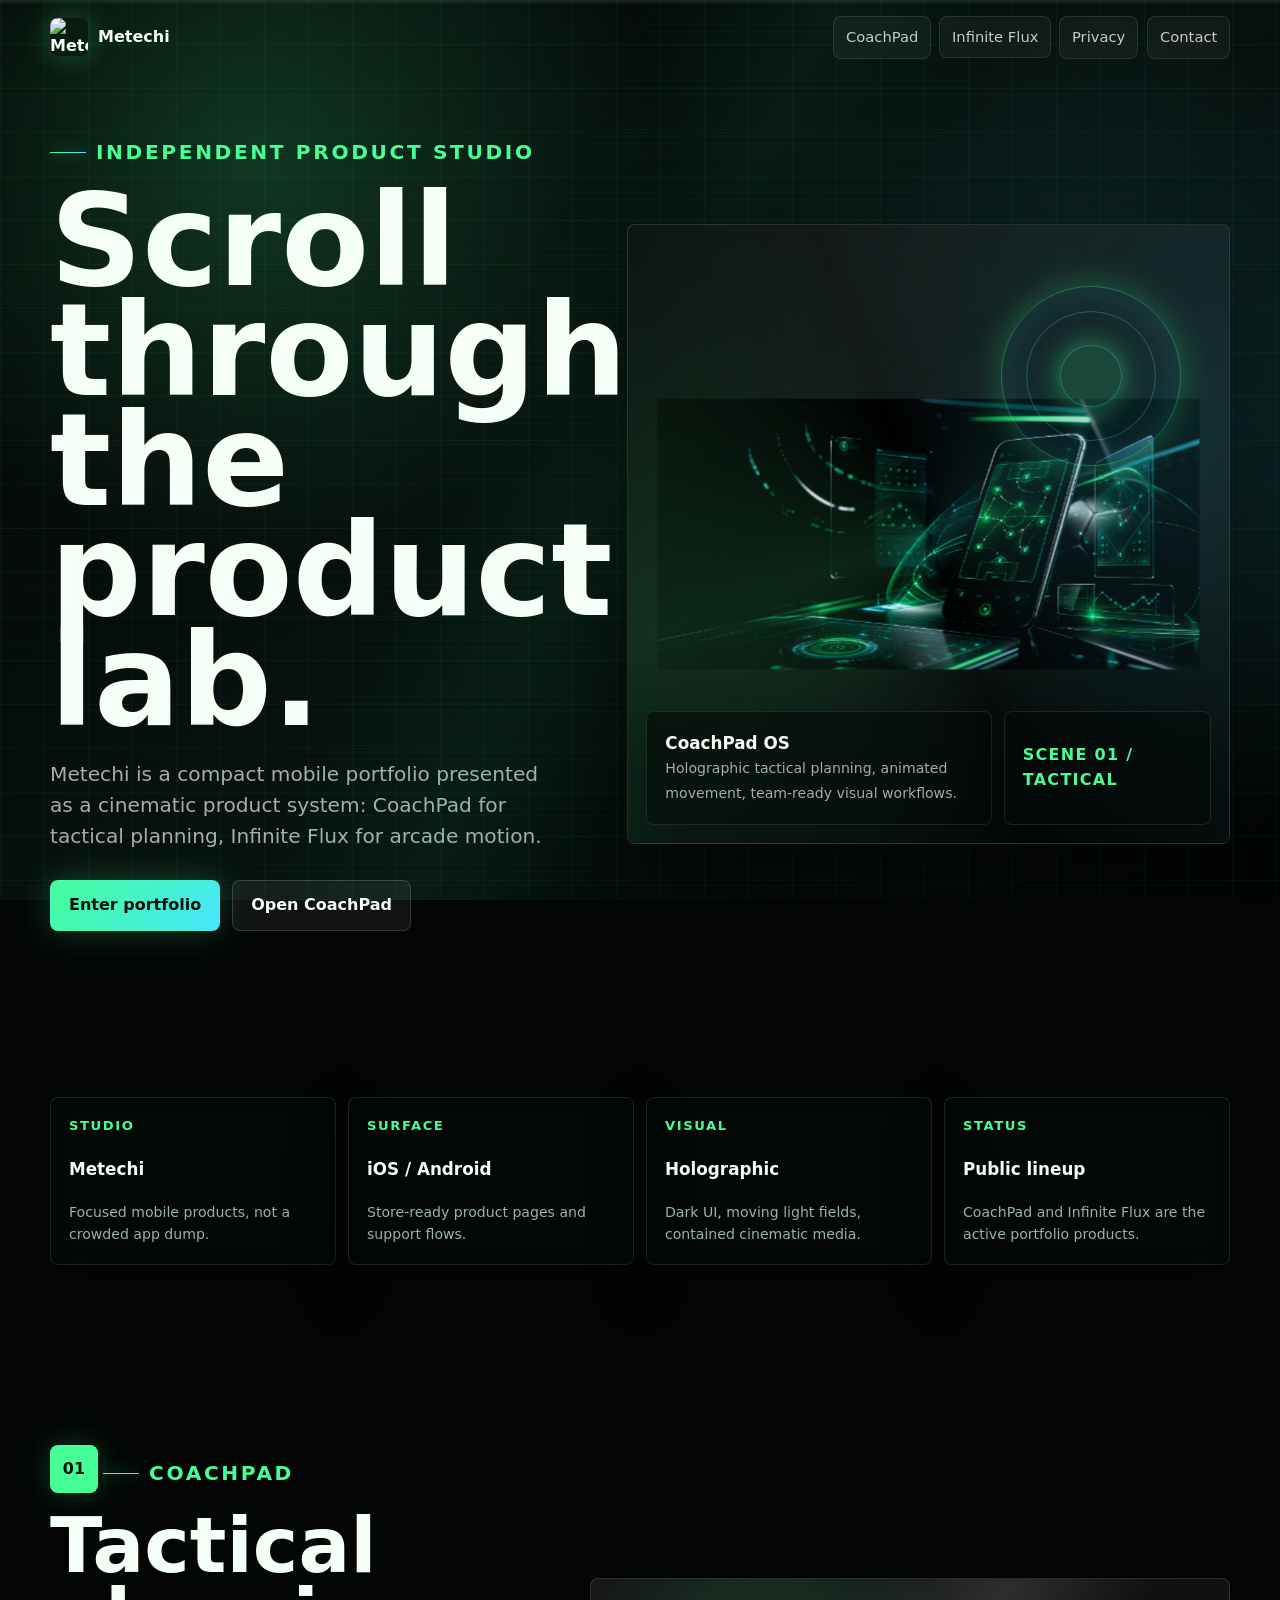
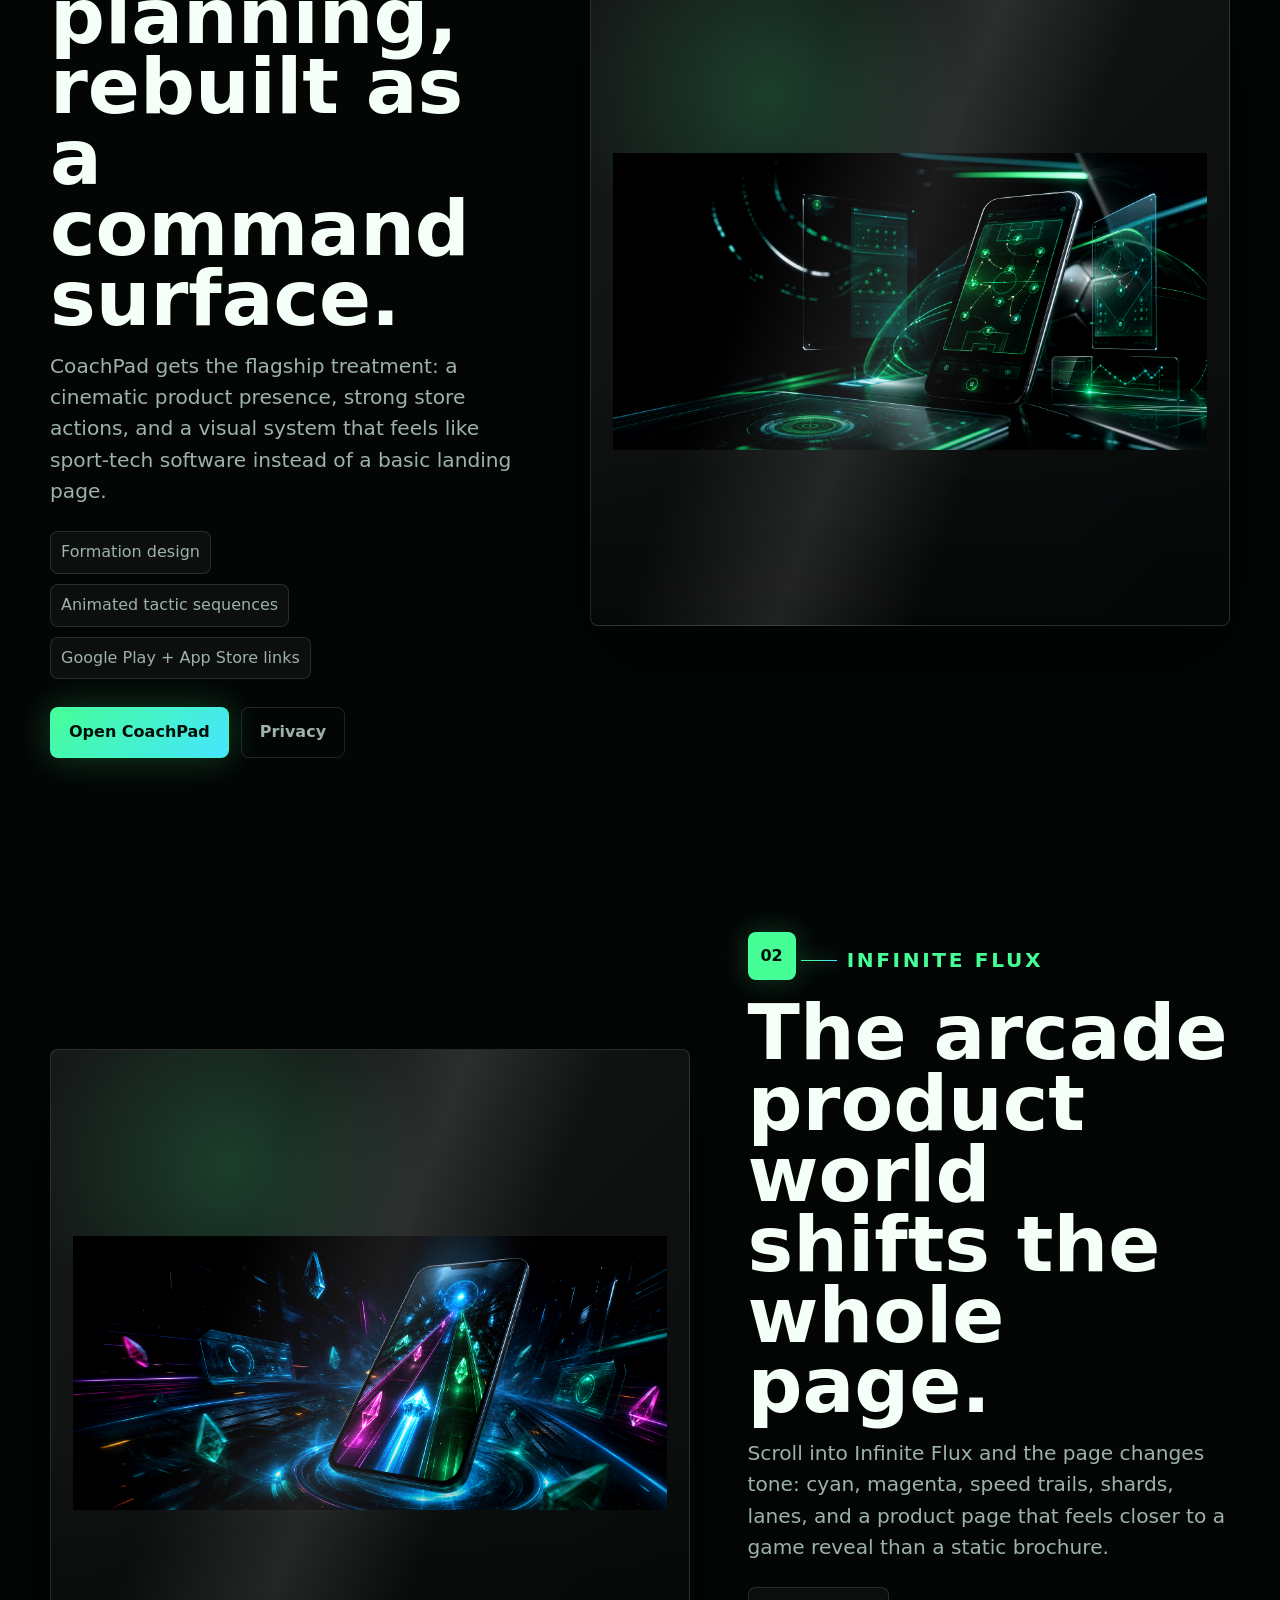
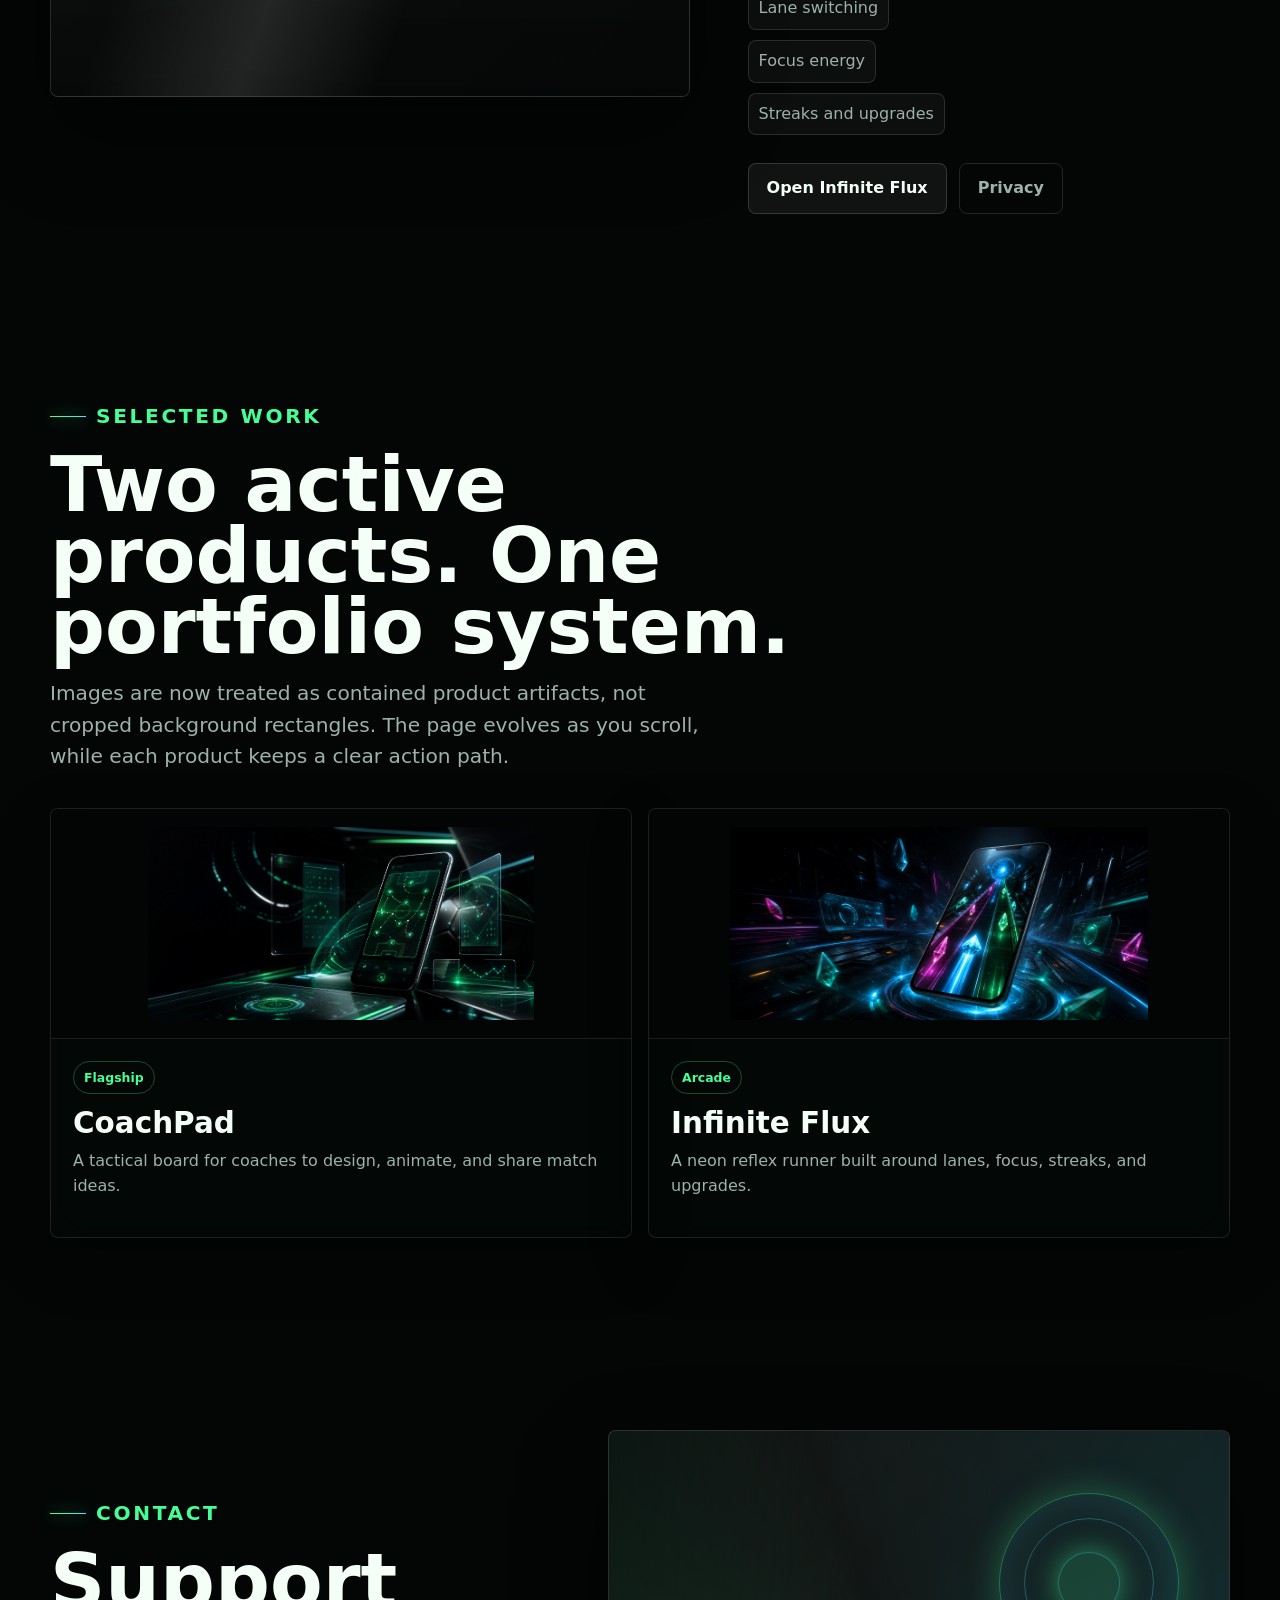
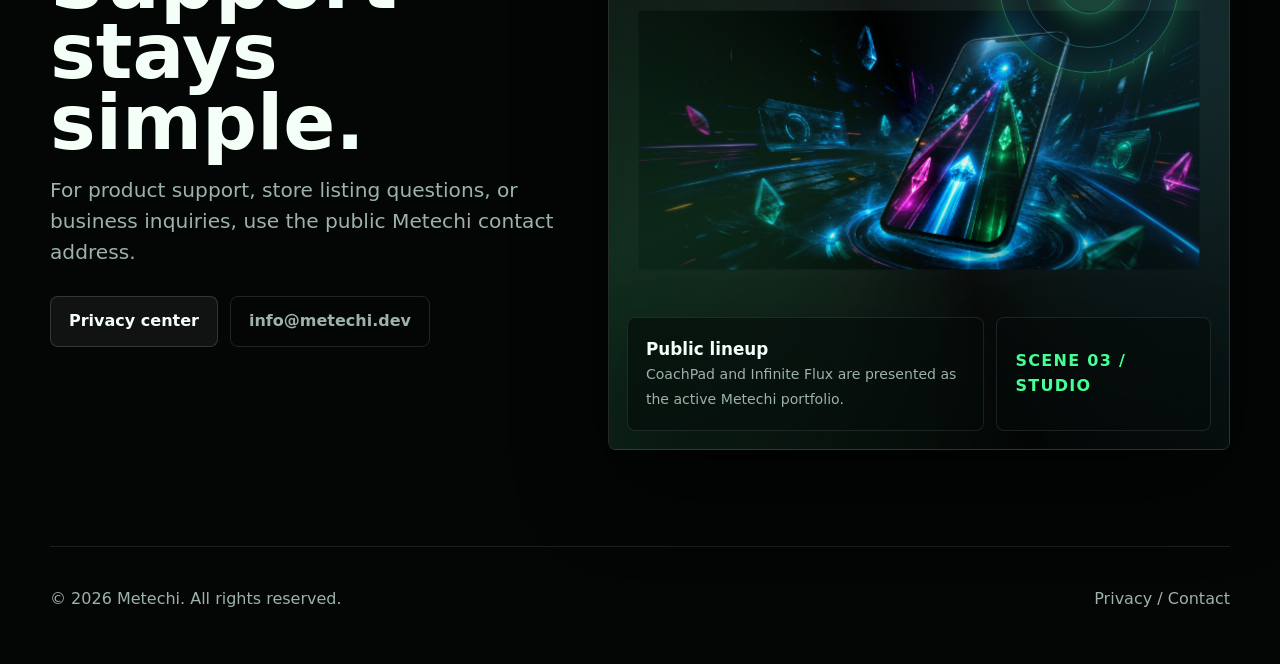
==== commit 01856c28: "Rebuild site as scroll-driven portfolio" ====
--- a/index.html
+++ b/index.html
@@ -3,9 +3,9 @@
 <head>
   <meta charset="UTF-8" />
   <meta name="viewport" content="width=device-width, initial-scale=1.0" />
-  <title>Metechi - Premium Mobile Products</title>
-  <meta name="description" content="Metechi builds polished mobile products including CoachPad, a tactical board for coaches, and Infinite Flux, a reflex runner game." />
-  <meta name="keywords" content="Metechi, CoachPad, Infinite Flux, tactical board app, coaching software, mobile game" />
+  <title>Metechi - Futuristic Product Portfolio</title>
+  <meta name="description" content="Metechi is a futuristic product portfolio for CoachPad and Infinite Flux, with premium mobile app pages and product support." />
+  <meta name="keywords" content="Metechi, CoachPad, Infinite Flux, product portfolio, tactical board app, mobile game" />
   <link rel="canonical" href="https://www.metechi.dev/" />
   <link rel="stylesheet" href="assets/site.css" />
   <script type="application/ld+json">
@@ -20,174 +20,157 @@
           "description": "Metechi builds polished mobile products including CoachPad and Infinite Flux.",
           "email": "info@metechi.dev",
           "logo": "https://www.metechi.dev/assets/metechi-logo.png",
-          "knowsAbout": ["mobile applications", "sports coaching software", "mobile games"],
-          "contactPoint": {
-            "@type": "ContactPoint",
-            "email": "info@metechi.dev",
-            "contactType": "product support",
-            "availableLanguage": "en"
-          }
+          "knowsAbout": ["mobile applications", "sports coaching software", "mobile games"]
         },
         {
           "@type": "WebSite",
           "@id": "https://www.metechi.dev/#website",
           "name": "Metechi",
           "url": "https://www.metechi.dev/",
-          "description": "Official Metechi site for mobile products.",
+          "description": "Futuristic product portfolio for Metechi mobile products.",
           "publisher": { "@id": "https://www.metechi.dev/#organization" }
-        },
-        {
-          "@type": "ItemList",
-          "name": "Metechi Products",
-          "itemListElement": [
-            {
-              "@type": "ListItem",
-              "position": 1,
-              "item": {
-                "@type": "SoftwareApplication",
-                "name": "CoachPad",
-                "url": "https://www.metechi.dev/coachpad.html",
-                "applicationCategory": "SportsApplication",
-                "operatingSystem": "iOS, Android, Web",
-                "description": "A tactical board for coaches to design drills, animate formations, and share match ideas.",
-                "image": "https://www.metechi.dev/assets/coachpad-logo.svg"
-              }
-            },
-            {
-              "@type": "ListItem",
-              "position": 2,
-              "item": {
-                "@type": "SoftwareApplication",
-                "name": "Infinite Flux",
-                "url": "https://www.metechi.dev/infinite-flux.html",
-                "applicationCategory": "GameApplication",
-                "operatingSystem": "iOS, Android",
-                "description": "A mobile reflex runner built around lane switching, timing, streaks, and upgrades.",
-                "image": "https://www.metechi.dev/assets/infinite-flux-logo.png"
-              }
-            }
-          ]
         }
       ]
     }
   </script>
 </head>
-<body>
+<body data-scene="coachpad">
+  <div class="scroll-meter" aria-hidden="true"><span></span></div>
+
   <nav class="site-nav" aria-label="Main navigation">
     <a class="brand" href="/">
       <img src="assets/metechi-logo.png" alt="Metechi logo" />
       <span>Metechi</span>
     </a>
     <div class="nav-links">
-      <a href="coachpad.html">CoachPad</a>
-      <a href="infinite-flux.html">Infinite Flux</a>
+      <a href="#coachpad">CoachPad</a>
+      <a href="#flux">Infinite Flux</a>
       <a href="privacy.html">Privacy</a>
       <a href="mailto:info@metechi.dev">Contact</a>
     </div>
   </nav>
 
-  <header class="hero">
-    <div class="hero-copy reveal">
+  <header class="hero" data-scene="coachpad">
+    <div class="hero-copy">
       <p class="eyebrow">Independent product studio</p>
-      <h1 class="page-title">Mobile products with cinematic edge.</h1>
-      <p>Metechi is a small product portfolio led by CoachPad, a tactical command surface for coaches, and Infinite Flux, a fast arcade runner built around rhythm and reaction.</p>
+      <h1>Scroll through the product lab.</h1>
+      <p>Metechi is a compact mobile portfolio presented as a cinematic product system: CoachPad for tactical planning, Infinite Flux for arcade motion.</p>
       <div class="hero-actions">
-        <a class="button" href="coachpad.html">Explore CoachPad</a>
-        <a class="button secondary" href="infinite-flux.html">View Infinite Flux</a>
+        <a class="button" href="#coachpad">Enter portfolio</a>
+        <a class="button secondary" href="coachpad.html">Open CoachPad</a>
       </div>
     </div>
-    <div class="showcase-frame reveal" data-depth="10" aria-hidden="true">
-      <img class="showcase-image" src="assets/coachpad-showcase.png" alt="" />
-      <div class="showcase-content">
-        <div class="showcase-chip"><strong>CoachPad</strong><span>Holographic tactical planning for modern coaching workflows.</span></div>
-        <div class="showcase-kicker">Portfolio / 2026</div>
+    <div class="tech-stage" aria-hidden="true">
+      <img class="stage-image" src="assets/coachpad-showcase.png" alt="" />
+      <div class="pulse-ring"></div>
+      <div class="stage-hud">
+        <div class="hud-panel"><strong>CoachPad OS</strong><span>Holographic tactical planning, animated movement, team-ready visual workflows.</span></div>
+        <div class="scene-index">Scene 01 / Tactical</div>
       </div>
     </div>
   </header>
 
   <main>
-    <section class="section reveal">
-      <div class="signal-grid">
-        <div class="signal"><b>01</b><span>Product design</span></div>
-        <div class="signal"><b>02</b><span>Mobile apps</span></div>
-        <div class="signal"><b>03</b><span>Game systems</span></div>
-        <div class="signal"><b>04</b><span>Support pages</span></div>
+    <section class="section" data-scene="studio">
+      <div class="data-grid">
+        <div class="data-tile"><b>Studio</b><strong>Metechi</strong><span>Focused mobile products, not a crowded app dump.</span></div>
+        <div class="data-tile"><b>Surface</b><strong>iOS / Android</strong><span>Store-ready product pages and support flows.</span></div>
+        <div class="data-tile"><b>Visual</b><strong>Holographic</strong><span>Dark UI, moving light fields, contained cinematic media.</span></div>
+        <div class="data-tile"><b>Status</b><strong>Public lineup</strong><span>CoachPad and Infinite Flux are the active portfolio products.</span></div>
       </div>
     </section>
 
-    <section class="section reveal" id="products">
+    <section class="story">
+      <article class="chapter" id="coachpad" data-scene="coachpad">
+        <div class="scene-copy">
+          <span class="number">01</span>
+          <p class="eyebrow">CoachPad</p>
+          <h2>Tactical planning, rebuilt as a command surface.</h2>
+          <p>CoachPad gets the flagship treatment: a cinematic product presence, strong store actions, and a visual system that feels like sport-tech software instead of a basic landing page.</p>
+          <div class="spec-list">
+            <span>Formation design</span>
+            <span>Animated tactic sequences</span>
+            <span>Google Play + App Store links</span>
+          </div>
+          <div class="inline-actions">
+            <a class="button" href="coachpad.html">Open CoachPad</a>
+            <a class="button ghost" href="coachpad-privacy.html">Privacy</a>
+          </div>
+        </div>
+        <div class="sticky-visual">
+          <div class="image-fit">
+            <img src="assets/coachpad-showcase.png" alt="" />
+          </div>
+        </div>
+      </article>
+
+      <article class="chapter alt" id="flux" data-scene="flux">
+        <div class="scene-copy">
+          <span class="number">02</span>
+          <p class="eyebrow">Infinite Flux</p>
+          <h2>The arcade product world shifts the whole page.</h2>
+          <p>Scroll into Infinite Flux and the page changes tone: cyan, magenta, speed trails, shards, lanes, and a product page that feels closer to a game reveal than a static brochure.</p>
+          <div class="spec-list">
+            <span>Lane switching</span>
+            <span>Focus energy</span>
+            <span>Streaks and upgrades</span>
+          </div>
+          <div class="inline-actions">
+            <a class="button secondary" href="infinite-flux.html">Open Infinite Flux</a>
+            <a class="button ghost" href="infinite-flux-privacy.html">Privacy</a>
+          </div>
+        </div>
+        <div class="sticky-visual">
+          <div class="image-fit">
+            <img src="assets/infinite-flux-showcase.png" alt="" />
+          </div>
+        </div>
+      </article>
+    </section>
+
+    <section class="section" data-scene="studio">
       <div class="section-head">
         <p class="eyebrow">Selected work</p>
-        <h2>A compact portfolio, presented like products.</h2>
-        <p>Two active releases with distinct worlds: one for coaches building match ideas, one for players chasing speed and precision.</p>
+        <h2>Two active products. One portfolio system.</h2>
+        <p>Images are now treated as contained product artifacts, not cropped background rectangles. The page evolves as you scroll, while each product keeps a clear action path.</p>
       </div>
-      <div class="grid two">
+      <div class="matrix">
         <a class="product-card" href="coachpad.html">
-          <div class="product-media"><img src="assets/coachpad-showcase.png" alt="" /></div>
-          <div class="product-top">
-            <img class="product-icon" src="assets/coachpad-logo.svg" alt="CoachPad logo" />
+          <img src="assets/coachpad-showcase.png" alt="" />
+          <div class="product-copy">
             <span class="tag">Flagship</span>
-          </div>
-          <div>
             <h3>CoachPad</h3>
-            <p>Design formations, build animated drill sequences, and share tactical ideas without wrestling with a complicated editor.</p>
-            <div class="stat-line"><span>Tactics</span><span>Animation</span><span>Team sharing</span></div>
+            <p>A tactical board for coaches to design, animate, and share match ideas.</p>
           </div>
         </a>
         <a class="product-card" href="infinite-flux.html">
-          <div class="product-media"><img src="assets/infinite-flux-showcase.png" alt="" /></div>
-          <div class="product-top">
-            <img class="product-icon" src="assets/infinite-flux-logo.png" alt="Infinite Flux logo" />
+          <img src="assets/infinite-flux-showcase.png" alt="" />
+          <div class="product-copy">
             <span class="tag">Arcade</span>
-          </div>
-          <div>
             <h3>Infinite Flux</h3>
-            <p>A reflex runner built around lane control, focus energy, rewards, streaks, and fast mobile sessions.</p>
-            <div class="stat-line"><span>Timing</span><span>Streaks</span><span>Upgrades</span></div>
+            <p>A neon reflex runner built around lanes, focus, streaks, and upgrades.</p>
           </div>
         </a>
       </div>
     </section>
 
-    <section class="section reveal">
-      <div class="section-head">
-        <p class="eyebrow">Portfolio</p>
-        <h2>Different products, one visual standard.</h2>
-      </div>
-      <div class="work-list">
-        <article class="work-card">
-          <div class="work-media"><img src="assets/coachpad-showcase.png" alt="" /></div>
-          <div class="work-copy">
-            <p class="eyebrow">CoachPad</p>
-            <h3>Sport-tech command surface</h3>
-            <p>A tactical product page built around motion, clarity, store links, and a premium app presence for coaches.</p>
-            <div class="inline-actions"><a class="button" href="coachpad.html">Open project</a></div>
-          </div>
-        </article>
-        <article class="work-card">
-          <div class="work-media"><img src="assets/infinite-flux-showcase.png" alt="" /></div>
-          <div class="work-copy">
-            <p class="eyebrow">Infinite Flux</p>
-            <h3>Neon arcade product world</h3>
-            <p>A darker, faster product page for a mobile reflex runner with lane energy, speed, shards, and progression.</p>
-            <div class="inline-actions"><a class="button secondary" href="infinite-flux.html">Open project</a></div>
-          </div>
-        </article>
-      </div>
-    </section>
-
-    <section class="section reveal">
+    <section class="section" data-scene="studio">
       <div class="split">
-        <div class="showcase-frame" aria-hidden="true">
-          <img class="showcase-image" src="assets/infinite-flux-showcase.png" alt="" />
-        </div>
         <div class="section-head">
           <p class="eyebrow">Contact</p>
-          <h2>Support and business contact.</h2>
+          <h2>Support stays simple.</h2>
           <p>For product support, store listing questions, or business inquiries, use the public Metechi contact address.</p>
           <div class="inline-actions">
             <a class="button secondary" href="privacy.html">Privacy center</a>
             <a class="button ghost" href="mailto:info@metechi.dev">info@metechi.dev</a>
+          </div>
+        </div>
+        <div class="tech-stage" aria-hidden="true">
+          <img class="stage-image" src="assets/infinite-flux-showcase.png" alt="" />
+          <div class="pulse-ring"></div>
+          <div class="stage-hud">
+            <div class="hud-panel"><strong>Public lineup</strong><span>CoachPad and Infinite Flux are presented as the active Metechi portfolio.</span></div>
+            <div class="scene-index">Scene 03 / Studio</div>
           </div>
         </div>
       </div>
--- a/assets/site.css
+++ b/assets/site.css
@@ -1,53 +1,85 @@
 :root {
-  --bg: #050807;
-  --panel: rgba(10, 19, 17, 0.78);
-  --panel-strong: rgba(13, 24, 22, 0.94);
-  --line: rgba(150, 255, 203, 0.18);
-  --line-strong: rgba(96, 255, 174, 0.42);
-  --text: #f2fff8;
-  --muted: #a8bdb4;
-  --green: #43ff91;
-  --teal: #46e7ff;
-  --amber: #ffce5a;
-  --pink: #ff4c7a;
-  --shadow: 0 28px 80px rgba(0, 0, 0, 0.36);
-  --max: 1160px;
+  --bg: #030605;
+  --text: #f4fff8;
+  --muted: #9db2a8;
+  --line: rgba(255, 255, 255, 0.1);
+  --line-bright: rgba(75, 255, 170, 0.42);
+  --accent: #45ff96;
+  --accent-2: #45e5ff;
+  --accent-3: #ff4fc1;
+  --panel: rgba(4, 11, 9, 0.68);
+  --max: 1180px;
+  --radius: 8px;
+  --shadow: 0 34px 90px rgba(0, 0, 0, 0.48);
 }
 
 * { box-sizing: border-box; }
 html { scroll-behavior: smooth; }
 body {
   margin: 0;
+  color: var(--text);
+  background: var(--bg);
   font-family: Inter, ui-sans-serif, system-ui, -apple-system, BlinkMacSystemFont, "Segoe UI", sans-serif;
-  color: var(--text);
-  background:
-    linear-gradient(rgba(67, 255, 145, 0.045) 1px, transparent 1px),
-    linear-gradient(90deg, rgba(70, 231, 255, 0.035) 1px, transparent 1px),
-    radial-gradient(circle at 18% 10%, rgba(67, 255, 145, 0.16), transparent 28%),
-    radial-gradient(circle at 85% 18%, rgba(70, 231, 255, 0.12), transparent 28%),
-    linear-gradient(135deg, #050807 0%, #07110f 42%, #020504 100%);
-  background-size: 42px 42px, 42px 42px, auto, auto, auto;
-  line-height: 1.6;
+  line-height: 1.55;
   overflow-x: hidden;
 }
 body::before {
   content: "";
   position: fixed;
   inset: 0;
+  z-index: -3;
   pointer-events: none;
   background:
-    linear-gradient(120deg, transparent 0 40%, rgba(67, 255, 145, 0.08) 49%, transparent 58%),
-    repeating-linear-gradient(0deg, rgba(255, 255, 255, 0.028) 0 1px, transparent 1px 6px);
-  mix-blend-mode: screen;
-  opacity: 0.58;
-  animation: scan 9s linear infinite;
-  z-index: -1;
-}
+    linear-gradient(rgba(69, 255, 150, 0.045) 1px, transparent 1px),
+    linear-gradient(90deg, rgba(69, 229, 255, 0.04) 1px, transparent 1px),
+    radial-gradient(circle at 20% 18%, rgba(69, 255, 150, 0.18), transparent 32%),
+    radial-gradient(circle at 88% 48%, rgba(69, 229, 255, 0.15), transparent 34%),
+    linear-gradient(135deg, #030605 0%, #07120f 52%, #020403 100%);
+  background-size: 44px 44px, 44px 44px, auto, auto, auto;
+}
+body::after {
+  content: "";
+  position: fixed;
+  inset: 0;
+  z-index: -2;
+  pointer-events: none;
+  opacity: 0.42;
+  background:
+    repeating-linear-gradient(0deg, rgba(255, 255, 255, 0.035) 0 1px, transparent 1px 7px),
+    linear-gradient(115deg, transparent 0 38%, rgba(69, 255, 150, 0.12) 49%, transparent 60%);
+  animation: scanDrift 9s linear infinite;
+}
+
 a { color: inherit; }
+h1, h2, h3, p { margin-top: 0; }
+h1 {
+  margin-bottom: 22px;
+  max-width: 930px;
+  font-size: clamp(3.4rem, 10vw, 8.6rem);
+  line-height: 0.86;
+  letter-spacing: 0;
+}
+h2 {
+  margin-bottom: 16px;
+  font-size: clamp(2.35rem, 6vw, 5.8rem);
+  line-height: 0.92;
+  letter-spacing: 0;
+}
+h3 {
+  margin-bottom: 10px;
+  font-size: clamp(1.35rem, 2.3vw, 2rem);
+  line-height: 1.04;
+}
+p { color: var(--muted); }
+
 .site-nav {
+  position: fixed;
+  top: 0;
+  left: 50%;
+  z-index: 20;
   width: min(var(--max), calc(100% - 32px));
-  margin: 0 auto;
-  padding: 18px 0;
+  height: 74px;
+  transform: translateX(-50%);
   display: flex;
   align-items: center;
   justify-content: space-between;
@@ -57,15 +89,16 @@
   display: inline-flex;
   align-items: center;
   gap: 10px;
+  color: var(--text);
   text-decoration: none;
   font-weight: 850;
 }
 .brand img {
   width: 38px;
   height: 38px;
-  border-radius: 8px;
+  border-radius: var(--radius);
   object-fit: cover;
-  box-shadow: 0 0 26px rgba(67, 255, 145, 0.22);
+  box-shadow: 0 0 28px rgba(69, 255, 150, 0.28);
 }
 .nav-links {
   display: flex;
@@ -76,71 +109,83 @@
 }
 .nav-links a,
 .mini-link {
-  color: var(--muted);
+  color: rgba(244, 255, 248, 0.78);
   text-decoration: none;
-  border: 1px solid rgba(255, 255, 255, 0.08);
-  background: rgba(255, 255, 255, 0.035);
+  border: 1px solid var(--line);
+  background: rgba(255, 255, 255, 0.045);
+  backdrop-filter: blur(18px);
   padding: 9px 12px;
-  border-radius: 8px;
+  border-radius: var(--radius);
   font-size: 0.92rem;
-  transition: border-color 180ms ease, color 180ms ease, background 180ms ease, transform 180ms ease;
 }
 .nav-links a:hover,
 .mini-link:hover {
+  border-color: var(--line-bright);
   color: var(--text);
-  border-color: var(--line-strong);
-  background: rgba(67, 255, 145, 0.08);
-  transform: translateY(-1px);
-}
+}
+.scroll-meter {
+  position: fixed;
+  left: 0;
+  top: 0;
+  z-index: 30;
+  width: 100%;
+  height: 3px;
+  background: rgba(255, 255, 255, 0.06);
+}
+.scroll-meter span {
+  display: block;
+  width: calc(var(--scroll, 0) * 100%);
+  height: 100%;
+  background: linear-gradient(90deg, var(--accent), var(--accent-2), var(--accent-3));
+  box-shadow: 0 0 22px rgba(69, 255, 150, 0.7);
+}
+
 .hero {
-  min-height: calc(100svh - 74px);
+  min-height: 100svh;
   width: min(var(--max), calc(100% - 32px));
   margin: 0 auto;
-  display: grid;
-  grid-template-columns: minmax(0, 0.95fr) minmax(360px, 1.05fr);
-  gap: 44px;
-  align-items: center;
-  padding: 42px 0 78px;
+  padding: 136px 0 70px;
+  display: grid;
+  grid-template-columns: minmax(0, 0.92fr) minmax(360px, 1.08fr);
+  gap: clamp(28px, 5vw, 64px);
+  align-items: center;
 }
 .hero.compact {
   min-height: auto;
   grid-template-columns: 1fr;
-  padding-bottom: 38px;
-}
-.hero-copy { position: relative; z-index: 2; }
+  padding-bottom: 44px;
+}
+.hero-copy,
+.section-head,
+.scene-copy,
+.work-copy {
+  position: relative;
+  z-index: 2;
+}
 .eyebrow {
   display: inline-flex;
   align-items: center;
-  gap: 9px;
-  color: var(--green);
-  font-weight: 850;
-  font-size: 0.78rem;
-  letter-spacing: 0.12em;
+  gap: 10px;
+  margin-bottom: 18px;
+  color: var(--accent);
+  font-size: 0.76rem;
+  font-weight: 900;
+  letter-spacing: 0.13em;
   text-transform: uppercase;
-  margin: 0 0 18px;
 }
 .eyebrow::before {
   content: "";
-  width: 34px;
+  width: 36px;
   height: 1px;
-  background: linear-gradient(90deg, var(--green), var(--teal));
-  box-shadow: 0 0 16px rgba(67, 255, 145, 0.85);
-}
-h1, h2, h3, p { margin-top: 0; }
-h1 {
-  margin-bottom: 18px;
-  font-size: clamp(3rem, 9vw, 7rem);
-  line-height: 0.92;
-  letter-spacing: 0;
-  text-wrap: balance;
-}
-.page-title { max-width: 940px; }
+  background: linear-gradient(90deg, var(--accent), var(--accent-2));
+  box-shadow: 0 0 16px var(--accent);
+}
+.lead,
 .hero-copy > p,
 .section-head p,
-.lead {
-  color: var(--muted);
-  font-size: clamp(1.05rem, 2.1vw, 1.28rem);
-  max-width: 700px;
+.scene-copy p {
+  max-width: 680px;
+  font-size: clamp(1.06rem, 2vw, 1.26rem);
 }
 .hero-actions,
 .inline-actions {
@@ -150,60 +195,44 @@
   margin-top: 28px;
 }
 .button {
+  min-height: 48px;
   display: inline-flex;
   align-items: center;
   justify-content: center;
-  min-height: 46px;
+  border: 1px solid var(--line-bright);
+  border-radius: var(--radius);
   padding: 12px 18px;
-  border-radius: 8px;
-  border: 1px solid var(--line-strong);
-  color: #031009;
-  background: linear-gradient(135deg, var(--green), var(--teal));
+  color: #021009;
+  background: linear-gradient(135deg, var(--accent), var(--accent-2));
+  box-shadow: 0 0 34px rgba(69, 255, 150, 0.24);
+  font-weight: 900;
   text-decoration: none;
-  font-weight: 850;
-  box-shadow: 0 0 28px rgba(67, 255, 145, 0.22);
-  transition: transform 180ms ease, box-shadow 180ms ease, filter 180ms ease;
-}
-.button:hover {
-  transform: translateY(-2px);
-  box-shadow: 0 0 46px rgba(67, 255, 145, 0.36);
-  filter: saturate(1.12);
 }
 .button.secondary {
   color: var(--text);
-  background: rgba(255, 255, 255, 0.045);
-  border-color: rgba(255, 255, 255, 0.12);
+  background: rgba(255, 255, 255, 0.055);
+  border-color: rgba(255, 255, 255, 0.15);
   box-shadow: none;
 }
 .button.ghost {
   color: var(--muted);
   background: transparent;
-  border-color: rgba(255, 255, 255, 0.1);
+  border-color: rgba(255, 255, 255, 0.12);
   box-shadow: none;
 }
-.hero-stage,
-.visual-board,
-.lane-board,
+
+.tech-stage,
 .showcase-frame {
   position: relative;
-  min-height: 560px;
-  border: 1px solid rgba(255, 255, 255, 0.1);
-  border-radius: 8px;
-  background:
-    linear-gradient(rgba(67, 255, 145, 0.16) 1px, transparent 1px),
-    linear-gradient(90deg, rgba(70, 231, 255, 0.12) 1px, transparent 1px),
-    linear-gradient(145deg, rgba(15, 34, 28, 0.96), rgba(4, 10, 9, 0.82));
-  background-size: 34px 34px, 34px 34px, auto;
-  box-shadow: var(--shadow), inset 0 0 80px rgba(67, 255, 145, 0.08);
+  min-height: 620px;
+  border-radius: var(--radius);
   overflow: hidden;
-}
-.showcase-frame {
+  border: 1px solid rgba(255, 255, 255, 0.12);
+  background: linear-gradient(135deg, rgba(255, 255, 255, 0.09), rgba(255, 255, 255, 0.02)), rgba(3, 8, 7, 0.82);
+  box-shadow: var(--shadow);
   isolation: isolate;
-  background:
-    radial-gradient(circle at 70% 18%, rgba(70, 231, 255, 0.22), transparent 28%),
-    radial-gradient(circle at 18% 82%, rgba(67, 255, 145, 0.18), transparent 30%),
-    #030706;
-}
+}
+.tech-stage::before,
 .showcase-frame::before {
   content: "";
   position: absolute;
@@ -211,465 +240,368 @@
   z-index: 2;
   pointer-events: none;
   background:
-    linear-gradient(90deg, rgba(5, 8, 7, 0.52), transparent 34%, rgba(5, 8, 7, 0.12)),
-    linear-gradient(0deg, rgba(5, 8, 7, 0.78), transparent 34%, rgba(5, 8, 7, 0.18));
-}
+    linear-gradient(90deg, rgba(3, 6, 5, 0.66), transparent 38%, rgba(3, 6, 5, 0.22)),
+    linear-gradient(0deg, rgba(3, 6, 5, 0.72), transparent 42%, rgba(3, 6, 5, 0.12));
+}
+.tech-stage::after,
 .showcase-frame::after {
   content: "";
   position: absolute;
-  inset: -30%;
+  inset: -40%;
   z-index: 3;
   pointer-events: none;
-  background: conic-gradient(from 180deg, transparent, rgba(67, 255, 145, 0.18), transparent, rgba(70, 231, 255, 0.14), transparent);
-  animation: orbitGlow 9s linear infinite;
+  opacity: 0.72;
+  background: conic-gradient(from 160deg, transparent, rgba(69, 255, 150, 0.2), transparent, rgba(69, 229, 255, 0.18), transparent);
   mix-blend-mode: screen;
-  opacity: 0.7;
-}
+  animation: rotateField 14s linear infinite;
+}
+.stage-image,
 .showcase-image {
   position: absolute;
-  inset: 0;
-  width: 100%;
-  height: 100%;
-  object-fit: cover;
-  filter: saturate(1.14) contrast(1.08);
-  transform: scale(1.02);
-}
+  inset: 24px;
+  z-index: 1;
+  width: calc(100% - 48px);
+  height: calc(100% - 48px);
+  object-fit: contain;
+  filter: saturate(1.18) contrast(1.1);
+  transform: translate3d(calc(var(--mx, 0) * 10px), calc(var(--my, 0) * 8px), 0) scale(0.98);
+}
+.stage-hud,
 .showcase-content {
   position: absolute;
-  left: 20px;
-  right: 20px;
-  bottom: 20px;
   z-index: 4;
-  display: flex;
-  align-items: flex-end;
-  justify-content: space-between;
-  gap: 14px;
-}
+  left: 18px;
+  right: 18px;
+  bottom: 18px;
+  display: grid;
+  grid-template-columns: 1.25fr 0.75fr;
+  gap: 12px;
+}
+.hud-panel,
+.scene-index,
+.data-tile,
+.policy-block,
+.feature,
+.product-card,
+.work-card,
 .showcase-chip,
 .showcase-kicker {
-  border: 1px solid rgba(255, 255, 255, 0.14);
-  background: rgba(3, 8, 7, 0.58);
+  border: 1px solid var(--line);
+  border-radius: var(--radius);
+  background: rgba(4, 11, 9, 0.62);
   backdrop-filter: blur(18px);
-  border-radius: 8px;
-  box-shadow: 0 18px 50px rgba(0, 0, 0, 0.35);
-}
-.showcase-chip {
-  width: min(270px, 100%);
-  padding: 16px;
-}
+  box-shadow: 0 22px 58px rgba(0, 0, 0, 0.28);
+}
+.hud-panel,
+.scene-index,
+.data-tile,
+.feature,
+.policy-block,
+.showcase-chip,
+.showcase-kicker {
+  padding: 18px;
+}
+.hud-panel strong,
+.data-tile strong,
 .showcase-chip strong {
   display: block;
-  font-size: 1.1rem;
-}
-.showcase-chip span,
+  color: var(--text);
+  font-size: 1.05rem;
+}
+.hud-panel span,
+.data-tile span,
+.showcase-chip span {
+  color: var(--muted);
+  font-size: 0.88rem;
+}
+.scene-index,
 .showcase-kicker {
-  color: var(--muted);
-  font-size: 0.82rem;
-}
-.showcase-kicker {
-  padding: 10px 12px;
-  color: var(--green);
-  font-weight: 800;
+  display: grid;
+  align-content: center;
+  color: var(--accent);
+  font-weight: 900;
+  letter-spacing: 0.08em;
   text-transform: uppercase;
-  letter-spacing: 0.08em;
-}
-.hero-stage::before,
-.hero-stage::after,
-.visual-board::after,
-.lane-board::after {
+}
+.pulse-ring {
+  position: absolute;
+  z-index: 4;
+  width: 180px;
+  height: 180px;
+  right: 8%;
+  top: 10%;
+  border: 1px solid rgba(69, 255, 150, 0.36);
+  border-radius: 50%;
+  box-shadow: 0 0 34px rgba(69, 255, 150, 0.28), inset 0 0 42px rgba(69, 229, 255, 0.14);
+  animation: pulseScale 3.8s ease-in-out infinite;
+}
+.pulse-ring::before,
+.pulse-ring::after {
   content: "";
   position: absolute;
-  inset: 0;
-  pointer-events: none;
-}
-.hero-stage::before {
-  background:
-    linear-gradient(90deg, transparent 0 10%, rgba(67, 255, 145, 0.3) 10% 10.4%, transparent 10.4% 89.6%, rgba(67, 255, 145, 0.3) 89.6% 90%, transparent 90%),
-    linear-gradient(0deg, transparent 0 47%, rgba(70, 231, 255, 0.22) 47% 47.4%, transparent 47.4% 52.6%, rgba(70, 231, 255, 0.22) 52.6% 53%, transparent 53%);
-  opacity: 0.65;
-}
-.hero-stage::after,
-.visual-board::after,
-.lane-board::after {
-  background: linear-gradient(100deg, transparent 0 30%, rgba(255, 255, 255, 0.12) 46%, transparent 62%);
-  transform: translateX(-100%);
-  animation: sweep 6.5s ease-in-out infinite;
-}
-.device-panel {
-  position: absolute;
-  left: 9%;
-  right: 9%;
-  top: 11%;
-  bottom: 12%;
-  border: 1px solid rgba(255, 255, 255, 0.16);
-  border-radius: 8px;
-  background: rgba(2, 8, 7, 0.68);
-  box-shadow: inset 0 0 70px rgba(67, 255, 145, 0.1);
-}
-.pitch {
-  position: absolute;
-  inset: 34px;
-  border: 2px solid rgba(67, 255, 145, 0.55);
-  border-radius: 8px;
-}
-.pitch::before {
-  content: "";
-  position: absolute;
-  left: 50%;
-  top: 0;
-  bottom: 0;
-  width: 2px;
-  background: rgba(67, 255, 145, 0.35);
-}
-.pitch::after {
-  content: "";
-  position: absolute;
-  width: 118px;
-  height: 118px;
-  border: 2px solid rgba(70, 231, 255, 0.46);
+  inset: 24px;
+  border: 1px solid rgba(69, 229, 255, 0.28);
   border-radius: 50%;
-  left: calc(50% - 59px);
-  top: calc(50% - 59px);
-}
-.route {
-  position: absolute;
-  height: 2px;
-  background: linear-gradient(90deg, transparent, var(--green), var(--teal), transparent);
-  box-shadow: 0 0 18px rgba(67, 255, 145, 0.75);
-  transform-origin: left center;
-  animation: pulseLine 2.8s ease-in-out infinite;
-}
-.route.one { width: 46%; left: 20%; top: 35%; transform: rotate(18deg); }
-.route.two { width: 38%; right: 18%; top: 58%; transform: rotate(-24deg); animation-delay: 0.5s; }
-.route.three { width: 30%; left: 32%; bottom: 26%; transform: rotate(6deg); animation-delay: 1s; }
-.node {
-  position: absolute;
-  width: 18px;
-  height: 18px;
-  border-radius: 50%;
-  background: var(--green);
-  box-shadow: 0 0 22px rgba(67, 255, 145, 0.9);
-  animation: nodeFloat 3s ease-in-out infinite;
-}
-.node.alt { background: var(--teal); box-shadow: 0 0 22px rgba(70, 231, 255, 0.9); }
-.n1 { left: 22%; top: 31%; }
-.n2 { left: 62%; top: 46%; animation-delay: 0.6s; }
-.n3 { right: 23%; top: 61%; animation-delay: 1.1s; }
-.n4 { left: 36%; bottom: 24%; animation-delay: 1.6s; }
-.metric-strip {
-  position: absolute;
-  left: 20px;
-  right: 20px;
-  bottom: 20px;
-  display: grid;
-  grid-template-columns: repeat(3, 1fr);
-  gap: 10px;
-}
-.metric {
-  border: 1px solid rgba(255, 255, 255, 0.1);
-  background: rgba(255, 255, 255, 0.045);
-  border-radius: 8px;
-  padding: 12px;
-}
-.metric strong { display: block; color: var(--text); font-size: 1.18rem; }
-.metric span { color: var(--muted); font-size: 0.78rem; }
+}
+.pulse-ring::after {
+  inset: 58px;
+  background: rgba(69, 255, 150, 0.14);
+  box-shadow: 0 0 28px rgba(69, 255, 150, 0.48);
+}
+
 .section {
   width: min(var(--max), calc(100% - 32px));
   margin: 0 auto;
-  padding: 86px 0;
-}
-.section-head { max-width: 760px; margin-bottom: 34px; }
-.section h2 {
-  font-size: clamp(2rem, 5vw, 4.2rem);
-  line-height: 1;
-  margin-bottom: 14px;
-  letter-spacing: 0;
-}
-.grid { display: grid; gap: 14px; }
-.grid.two { grid-template-columns: repeat(2, minmax(0, 1fr)); }
-.grid.three { grid-template-columns: repeat(3, minmax(0, 1fr)); }
-.card,
-.product-card,
-.policy-block,
-.feature {
+  padding: 96px 0;
+}
+.section-head {
+  max-width: 820px;
+  margin-bottom: 36px;
+}
+.data-grid {
+  display: grid;
+  grid-template-columns: repeat(4, minmax(0, 1fr));
+  gap: 12px;
+}
+.data-tile {
+  min-height: 168px;
+  display: grid;
+  align-content: space-between;
+}
+.data-tile b {
+  color: var(--accent);
+  font-size: 0.82rem;
+  letter-spacing: 0.12em;
+  text-transform: uppercase;
+}
+.story {
+  width: min(var(--max), calc(100% - 32px));
+  margin: 0 auto;
+}
+.chapter {
+  min-height: 118svh;
+  display: grid;
+  grid-template-columns: minmax(0, 0.86fr) minmax(420px, 1.14fr);
+  gap: clamp(26px, 5vw, 58px);
+  align-items: center;
+  padding: 84px 0;
+}
+.chapter.alt {
+  grid-template-columns: minmax(420px, 1.14fr) minmax(0, 0.86fr);
+}
+.chapter.alt .scene-copy { order: 2; }
+.sticky-visual {
+  position: sticky;
+  top: 96px;
+  min-height: min(72svh, 720px);
+}
+.scene-copy {
+  max-width: 560px;
+}
+.scene-copy .number {
+  display: inline-grid;
+  place-items: center;
+  width: 48px;
+  height: 48px;
+  margin-bottom: 18px;
+  border: 1px solid var(--line-bright);
+  border-radius: var(--radius);
+  color: #021009;
+  background: var(--accent);
+  font-weight: 900;
+  box-shadow: 0 0 28px rgba(69, 255, 150, 0.22);
+}
+.image-fit {
   position: relative;
-  border: 1px solid rgba(255, 255, 255, 0.1);
-  border-radius: 8px;
-  background: linear-gradient(145deg, rgba(255, 255, 255, 0.07), rgba(255, 255, 255, 0.025));
-  box-shadow: 0 18px 55px rgba(0, 0, 0, 0.22);
+  min-height: min(72svh, 720px);
+  border: 1px solid rgba(255, 255, 255, 0.12);
+  border-radius: var(--radius);
+  background: radial-gradient(circle at 28% 18%, rgba(69, 255, 150, 0.18), transparent 28%), linear-gradient(135deg, rgba(255, 255, 255, 0.08), rgba(255, 255, 255, 0.025));
+  box-shadow: var(--shadow);
   overflow: hidden;
-}
-.card::before,
-.product-card::before,
-.feature::before {
+  isolation: isolate;
+}
+.image-fit img {
+  position: absolute;
+  inset: 22px;
+  width: calc(100% - 44px);
+  height: calc(100% - 44px);
+  object-fit: contain;
+  filter: saturate(1.16) contrast(1.06);
+}
+.image-fit::after {
   content: "";
   position: absolute;
   inset: 0;
-  border-top: 1px solid rgba(67, 255, 145, 0.35);
-  opacity: 0.8;
   pointer-events: none;
-}
-.card,
-.feature { padding: 24px; }
-.feature h3,
-.card h3,
-.product-card h3 { margin-bottom: 8px; font-size: 1.18rem; }
-.feature p,
-.card p,
-.product-card p,
-.policy-block p,
-.policy-block li { color: var(--muted); }
+  background: linear-gradient(110deg, transparent 0 30%, rgba(255, 255, 255, 0.11) 48%, transparent 64%), linear-gradient(0deg, rgba(2, 5, 4, 0.68), transparent 42%);
+  animation: sweep 6.8s ease-in-out infinite;
+}
+.spec-list {
+  display: grid;
+  gap: 10px;
+  margin-top: 24px;
+}
+.spec-list span {
+  display: inline-flex;
+  width: fit-content;
+  border: 1px solid rgba(255, 255, 255, 0.12);
+  border-radius: var(--radius);
+  padding: 8px 10px;
+  color: var(--muted);
+  background: rgba(255, 255, 255, 0.04);
+}
+.matrix {
+  display: grid;
+  grid-template-columns: repeat(2, minmax(0, 1fr));
+  gap: 16px;
+}
 .product-card {
-  display: grid;
-  min-height: 390px;
-  padding: 22px;
-  align-content: space-between;
+  min-height: 430px;
+  overflow: hidden;
+  color: var(--text);
   text-decoration: none;
-  transition: transform 180ms ease, border-color 180ms ease, background 180ms ease;
-}
-.product-media {
-  position: relative;
-  height: 178px;
-  margin: -22px -22px 20px;
-  overflow: hidden;
-  border-bottom: 1px solid rgba(255, 255, 255, 0.1);
-}
-.product-media img {
+  display: grid;
+  grid-template-rows: 230px 1fr;
+}
+.product-card img {
   width: 100%;
   height: 100%;
-  object-fit: cover;
-  display: block;
-  filter: saturate(1.1) contrast(1.05);
-  transition: transform 260ms ease;
-}
-.product-media::after {
-  content: "";
-  position: absolute;
-  inset: 0;
-  background: linear-gradient(0deg, rgba(4, 8, 7, 0.72), transparent 56%);
-}
-.product-card:hover .product-media img {
-  transform: scale(1.06);
-}
-.product-card:hover {
-  transform: translateY(-5px);
-  border-color: var(--line-strong);
-  background: linear-gradient(145deg, rgba(67, 255, 145, 0.12), rgba(255, 255, 255, 0.035));
-}
-.product-top {
-  display: flex;
-  align-items: center;
-  justify-content: space-between;
-  gap: 16px;
-}
-.product-icon {
-  width: 64px;
-  height: 64px;
-  border-radius: 8px;
-  object-fit: cover;
-  box-shadow: 0 0 28px rgba(67, 255, 145, 0.18);
+  object-fit: contain;
+  padding: 18px;
+  background: #020504;
+  border-bottom: 1px solid var(--line);
+}
+.product-copy {
+  padding: 22px;
 }
 .tag {
-  color: var(--green);
-  border: 1px solid rgba(67, 255, 145, 0.28);
+  display: inline-flex;
+  margin-bottom: 14px;
+  border: 1px solid rgba(69, 255, 150, 0.28);
   border-radius: 999px;
   padding: 6px 10px;
+  color: var(--accent);
   font-size: 0.78rem;
-  font-weight: 800;
-}
-.stat-line {
-  display: flex;
-  gap: 10px;
-  flex-wrap: wrap;
-  margin-top: 20px;
-}
-.stat-line span {
+  font-weight: 900;
+}
+.split {
+  display: grid;
+  grid-template-columns: minmax(0, 0.92fr) minmax(360px, 1.08fr);
+  gap: 28px;
+  align-items: center;
+}
+.feature-grid {
+  display: grid;
+  grid-template-columns: repeat(3, minmax(0, 1fr));
+  gap: 12px;
+}
+.feature p,
+.policy-block p,
+.policy-block li,
+.product-copy p {
   color: var(--muted);
-  border: 1px solid rgba(255, 255, 255, 0.09);
-  background: rgba(255, 255, 255, 0.04);
-  border-radius: 8px;
-  padding: 7px 10px;
-  font-size: 0.86rem;
-}
-.split {
-  display: grid;
-  grid-template-columns: minmax(0, 0.9fr) minmax(0, 1.1fr);
-  gap: 28px;
-  align-items: center;
-}
-.work-list {
-  display: grid;
-  gap: 16px;
-}
-.work-card {
-  display: grid;
-  grid-template-columns: minmax(280px, 0.88fr) minmax(0, 1.12fr);
-  gap: 0;
-  min-height: 360px;
-  border: 1px solid rgba(255, 255, 255, 0.1);
-  border-radius: 8px;
-  overflow: hidden;
-  background: rgba(255, 255, 255, 0.035);
-  box-shadow: var(--shadow);
-}
-.work-card:nth-child(even) {
-  grid-template-columns: minmax(0, 1.12fr) minmax(280px, 0.88fr);
-}
-.work-card:nth-child(even) .work-media {
-  order: 2;
-}
-.work-media {
-  position: relative;
-  min-height: 360px;
-  overflow: hidden;
-}
-.work-media img {
-  width: 100%;
-  height: 100%;
-  object-fit: cover;
-  display: block;
-  filter: saturate(1.12) contrast(1.06);
-}
-.work-copy {
-  padding: clamp(24px, 4vw, 44px);
-  align-self: center;
-}
-.work-copy p {
-  color: var(--muted);
-}
-.signal-grid {
-  display: grid;
-  grid-template-columns: repeat(4, minmax(0, 1fr));
-  gap: 10px;
-}
-.signal {
-  min-height: 150px;
-  border: 1px solid rgba(255, 255, 255, 0.1);
-  border-radius: 8px;
-  padding: 18px;
-  background:
-    linear-gradient(135deg, rgba(67, 255, 145, 0.12), transparent 45%),
-    rgba(255, 255, 255, 0.035);
-  overflow: hidden;
-}
-.signal b {
-  display: block;
-  color: var(--green);
-  font-size: 0.8rem;
-  letter-spacing: 0.1em;
-  text-transform: uppercase;
-  margin-bottom: 22px;
-}
-.signal span {
-  display: block;
-  font-size: 1.1rem;
-  font-weight: 800;
-}
-.visual-board,
-.lane-board { min-height: 430px; }
-.lane-board {
-  background:
-    linear-gradient(90deg, transparent 0 32%, rgba(70, 231, 255, 0.22) 32% 33%, transparent 33% 66%, rgba(255, 206, 90, 0.2) 66% 67%, transparent 67%),
-    linear-gradient(rgba(70, 231, 255, 0.11) 1px, transparent 1px),
-    linear-gradient(145deg, rgba(6, 16, 27, 0.96), rgba(4, 6, 13, 0.86));
-  background-size: auto, 32px 32px, auto;
-}
-.timeline { display: grid; gap: 12px; }
-.timeline-item {
-  display: grid;
-  grid-template-columns: 44px 1fr;
-  gap: 14px;
-  align-items: start;
-}
-.timeline-item b {
-  width: 44px;
-  height: 44px;
-  display: grid;
-  place-items: center;
-  border-radius: 8px;
-  color: #031009;
-  background: var(--green);
-  box-shadow: 0 0 22px rgba(67, 255, 145, 0.32);
-}
-.timeline-item p { color: var(--muted); margin-bottom: 0; }
+}
 .policy-shell {
   width: min(900px, calc(100% - 32px));
   margin: 0 auto;
-  padding: 38px 0 90px;
-}
-.policy-block { padding: 26px; margin-bottom: 14px; }
-.policy-block h2 { font-size: 1.35rem; margin-bottom: 10px; }
+  padding: 34px 0 90px;
+}
+.policy-block {
+  margin-bottom: 14px;
+}
 .policy-block ul { padding-left: 20px; }
 .footer {
   width: min(var(--max), calc(100% - 32px));
   margin: 0 auto;
-  padding: 38px 0 48px;
-  color: var(--muted);
+  padding: 40px 0 52px;
   display: flex;
   align-items: center;
   justify-content: space-between;
   gap: 18px;
-  border-top: 1px solid rgba(255, 255, 255, 0.09);
-}
-.footer a { color: var(--muted); text-decoration: none; }
-.footer a:hover { color: var(--green); }
-.reveal {
-  opacity: 1;
-  transform: translateY(0);
-  transition: opacity 700ms ease, transform 700ms ease;
-}
-.reveal.is-visible { opacity: 1; transform: translateY(0); }
-@keyframes scan {
-  0% { transform: translateY(-20px); }
-  100% { transform: translateY(20px); }
+  color: var(--muted);
+  border-top: 1px solid var(--line);
+}
+.footer a {
+  color: var(--muted);
+  text-decoration: none;
+}
+
+body[data-scene="flux"] {
+  --accent: #49e6ff;
+  --accent-2: #ff4fc1;
+  --line-bright: rgba(73, 230, 255, 0.42);
+}
+body[data-scene="studio"] {
+  --accent: #f5ff70;
+  --accent-2: #45ff96;
+  --line-bright: rgba(245, 255, 112, 0.42);
+}
+
+@keyframes scanDrift {
+  from { transform: translateY(-18px); }
+  to { transform: translateY(18px); }
+}
+@keyframes rotateField {
+  to { transform: rotate(360deg); }
+}
+@keyframes pulseScale {
+  0%, 100% { transform: scale(0.92); opacity: 0.62; }
+  50% { transform: scale(1.08); opacity: 1; }
 }
 @keyframes sweep {
   0%, 35% { transform: translateX(-120%); }
   70%, 100% { transform: translateX(120%); }
 }
-@keyframes pulseLine {
-  0%, 100% { opacity: 0.35; filter: saturate(1); }
-  50% { opacity: 1; filter: saturate(1.5); }
-}
-@keyframes nodeFloat {
-  0%, 100% { transform: translateY(0) scale(1); }
-  50% { transform: translateY(-9px) scale(1.12); }
-}
-@keyframes orbitGlow {
-  to { transform: rotate(360deg); }
-}
-@media (max-width: 920px) {
+
+@media (max-width: 960px) {
   .hero,
-  .split { grid-template-columns: 1fr; }
-  .hero { padding-top: 28px; }
-  .hero-stage { min-height: 440px; }
-  .grid.two,
-  .grid.three,
-  .signal-grid { grid-template-columns: 1fr; }
-  .work-card,
-  .work-card:nth-child(even) {
+  .chapter,
+  .chapter.alt,
+  .split {
     grid-template-columns: 1fr;
   }
-  .work-card:nth-child(even) .work-media {
-    order: 0;
+  .chapter.alt .scene-copy { order: 0; }
+  .sticky-visual { position: relative; top: auto; }
+  .data-grid,
+  .feature-grid,
+  .matrix {
+    grid-template-columns: 1fr;
+  }
+  .tech-stage,
+  .image-fit {
+    min-height: 520px;
   }
 }
 @media (max-width: 640px) {
-  .site-nav,
+  .site-nav {
+    position: relative;
+    left: auto;
+    width: min(var(--max), calc(100% - 28px));
+    height: auto;
+    transform: none;
+    padding: 16px 0;
+    align-items: flex-start;
+    flex-direction: column;
+  }
+  .nav-links { justify-content: flex-start; }
+  .hero {
+    min-height: auto;
+    padding-top: 48px;
+  }
+  .tech-stage,
+  .image-fit {
+    min-height: 420px;
+  }
+  .stage-hud,
+  .showcase-content {
+    grid-template-columns: 1fr;
+  }
+  .button { width: 100%; }
   .footer {
     align-items: flex-start;
     flex-direction: column;
   }
-  .nav-links { justify-content: flex-start; }
-  .hero-stage { min-height: 390px; }
-  .showcase-frame { min-height: 390px; }
-  .showcase-content {
-    align-items: stretch;
-    flex-direction: column;
-  }
-  .metric-strip { grid-template-columns: 1fr; }
-  .section { padding: 58px 0; }
-  .button { width: 100%; }
 }
 @media (prefers-reduced-motion: reduce) {
   *,
@@ -680,5 +612,4 @@
     scroll-behavior: auto !important;
     transition-duration: 0.001ms !important;
   }
-  .reveal { opacity: 1; transform: none; }
-}
+}
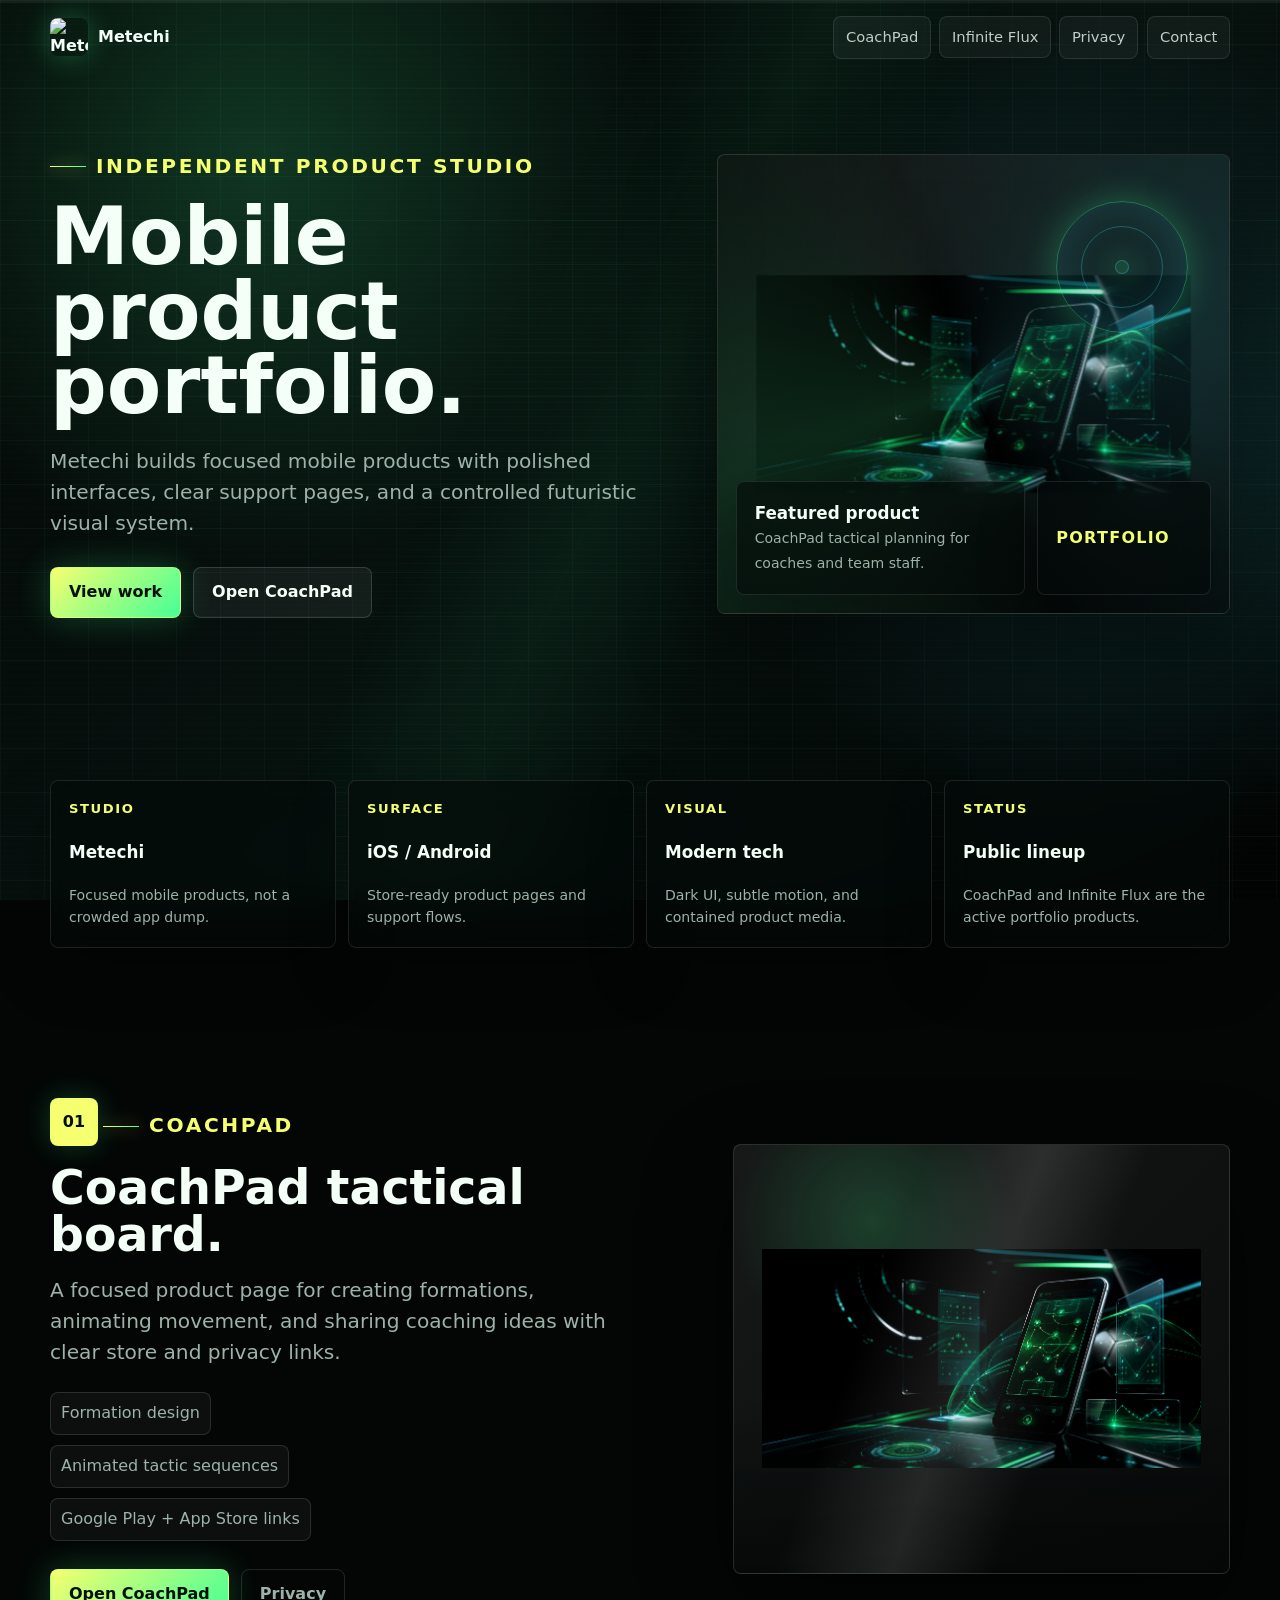
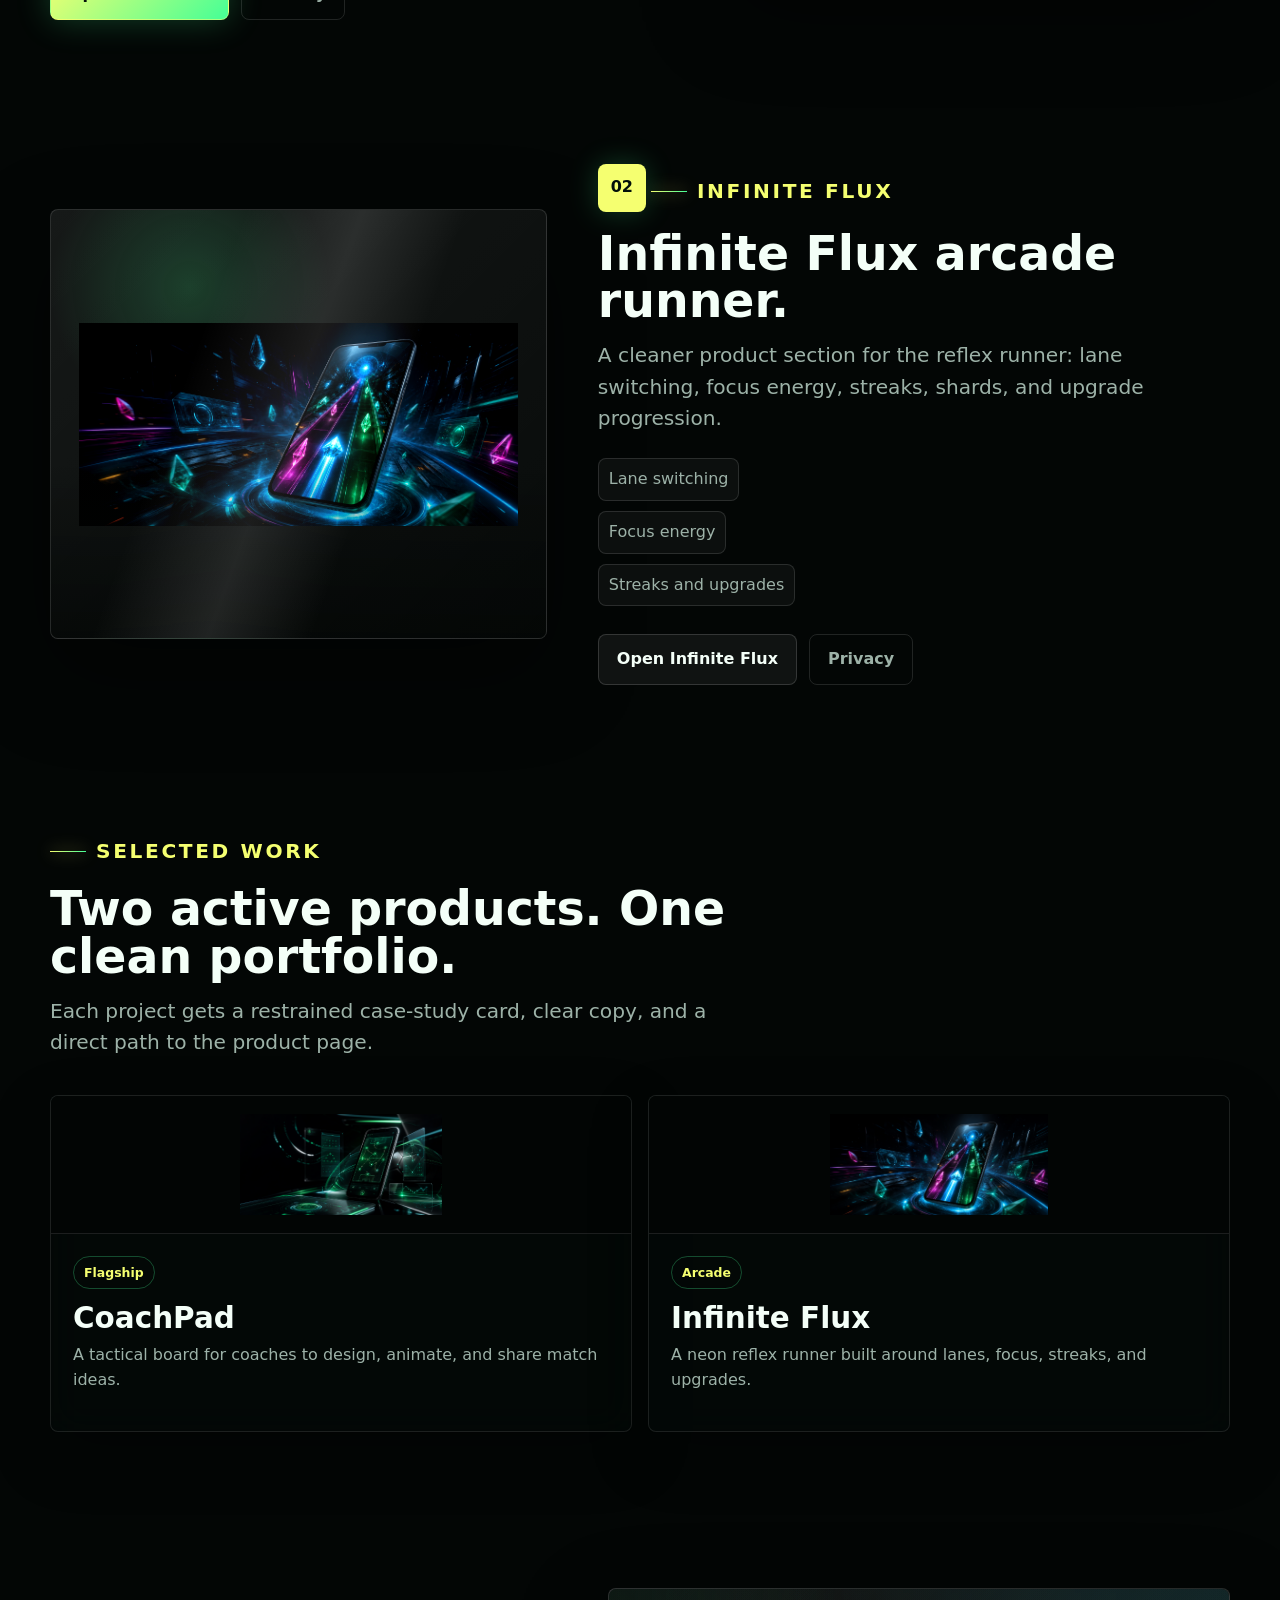
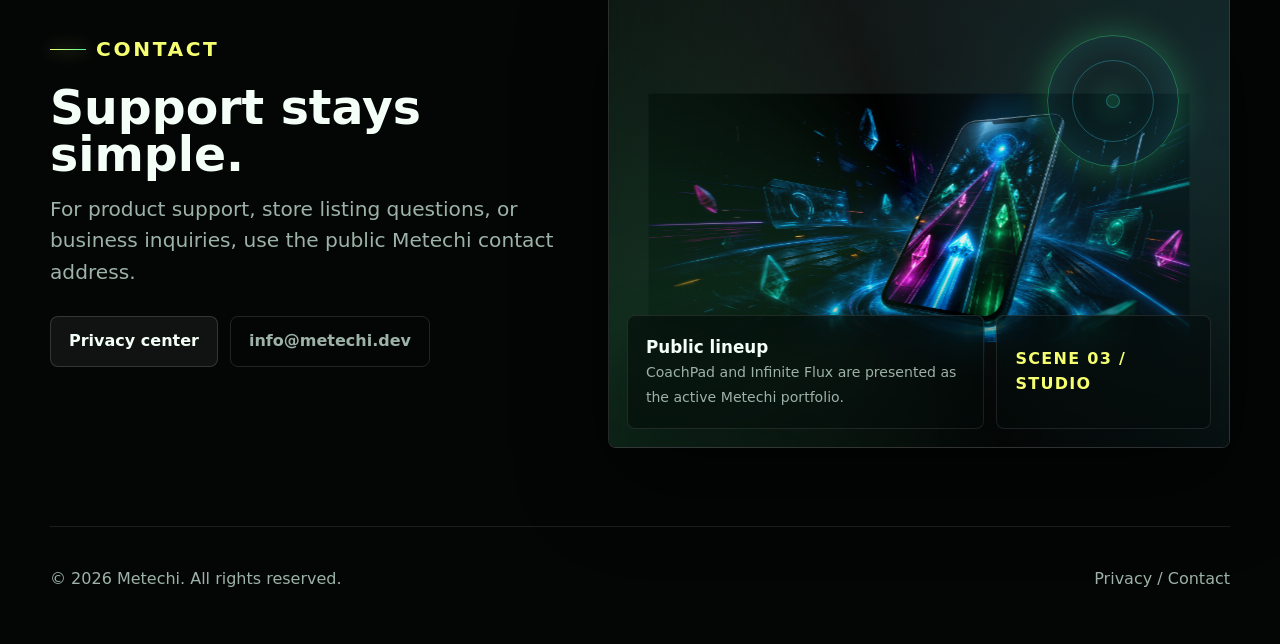
==== commit 03d93ce6: "Standardize portfolio layout" ====
--- a/index.html
+++ b/index.html
@@ -53,10 +53,10 @@
   <header class="hero" data-scene="coachpad">
     <div class="hero-copy">
       <p class="eyebrow">Independent product studio</p>
-      <h1>Scroll through the product lab.</h1>
-      <p>Metechi is a compact mobile portfolio presented as a cinematic product system: CoachPad for tactical planning, Infinite Flux for arcade motion.</p>
+      <h1>Mobile product portfolio.</h1>
+      <p>Metechi builds focused mobile products with polished interfaces, clear support pages, and a controlled futuristic visual system.</p>
       <div class="hero-actions">
-        <a class="button" href="#coachpad">Enter portfolio</a>
+        <a class="button" href="#coachpad">View work</a>
         <a class="button secondary" href="coachpad.html">Open CoachPad</a>
       </div>
     </div>
@@ -64,8 +64,8 @@
       <img class="stage-image" src="assets/coachpad-showcase.png" alt="" />
       <div class="pulse-ring"></div>
       <div class="stage-hud">
-        <div class="hud-panel"><strong>CoachPad OS</strong><span>Holographic tactical planning, animated movement, team-ready visual workflows.</span></div>
-        <div class="scene-index">Scene 01 / Tactical</div>
+        <div class="hud-panel"><strong>Featured product</strong><span>CoachPad tactical planning for coaches and team staff.</span></div>
+        <div class="scene-index">Portfolio</div>
       </div>
     </div>
   </header>
@@ -75,7 +75,7 @@
       <div class="data-grid">
         <div class="data-tile"><b>Studio</b><strong>Metechi</strong><span>Focused mobile products, not a crowded app dump.</span></div>
         <div class="data-tile"><b>Surface</b><strong>iOS / Android</strong><span>Store-ready product pages and support flows.</span></div>
-        <div class="data-tile"><b>Visual</b><strong>Holographic</strong><span>Dark UI, moving light fields, contained cinematic media.</span></div>
+        <div class="data-tile"><b>Visual</b><strong>Modern tech</strong><span>Dark UI, subtle motion, and contained product media.</span></div>
         <div class="data-tile"><b>Status</b><strong>Public lineup</strong><span>CoachPad and Infinite Flux are the active portfolio products.</span></div>
       </div>
     </section>
@@ -85,8 +85,8 @@
         <div class="scene-copy">
           <span class="number">01</span>
           <p class="eyebrow">CoachPad</p>
-          <h2>Tactical planning, rebuilt as a command surface.</h2>
-          <p>CoachPad gets the flagship treatment: a cinematic product presence, strong store actions, and a visual system that feels like sport-tech software instead of a basic landing page.</p>
+          <h2>CoachPad tactical board.</h2>
+          <p>A focused product page for creating formations, animating movement, and sharing coaching ideas with clear store and privacy links.</p>
           <div class="spec-list">
             <span>Formation design</span>
             <span>Animated tactic sequences</span>
@@ -108,8 +108,8 @@
         <div class="scene-copy">
           <span class="number">02</span>
           <p class="eyebrow">Infinite Flux</p>
-          <h2>The arcade product world shifts the whole page.</h2>
-          <p>Scroll into Infinite Flux and the page changes tone: cyan, magenta, speed trails, shards, lanes, and a product page that feels closer to a game reveal than a static brochure.</p>
+          <h2>Infinite Flux arcade runner.</h2>
+          <p>A cleaner product section for the reflex runner: lane switching, focus energy, streaks, shards, and upgrade progression.</p>
           <div class="spec-list">
             <span>Lane switching</span>
             <span>Focus energy</span>
@@ -131,8 +131,8 @@
     <section class="section" data-scene="studio">
       <div class="section-head">
         <p class="eyebrow">Selected work</p>
-        <h2>Two active products. One portfolio system.</h2>
-        <p>Images are now treated as contained product artifacts, not cropped background rectangles. The page evolves as you scroll, while each product keeps a clear action path.</p>
+        <h2>Two active products. One clean portfolio.</h2>
+        <p>Each project gets a restrained case-study card, clear copy, and a direct path to the product page.</p>
       </div>
       <div class="matrix">
         <a class="product-card" href="coachpad.html">
--- a/assets/site.css
+++ b/assets/site.css
@@ -55,14 +55,14 @@
 h1 {
   margin-bottom: 22px;
   max-width: 930px;
-  font-size: clamp(3.4rem, 10vw, 8.6rem);
-  line-height: 0.86;
+  font-size: clamp(3rem, 6.2vw, 5.6rem);
+  line-height: 0.94;
   letter-spacing: 0;
 }
 h2 {
   margin-bottom: 16px;
-  font-size: clamp(2.35rem, 6vw, 5.8rem);
-  line-height: 0.92;
+  font-size: clamp(2rem, 3.7vw, 3.5rem);
+  line-height: 1;
   letter-spacing: 0;
 }
 h3 {
@@ -141,12 +141,12 @@
 }
 
 .hero {
-  min-height: 100svh;
+  min-height: min(78svh, 760px);
   width: min(var(--max), calc(100% - 32px));
   margin: 0 auto;
   padding: 136px 0 70px;
   display: grid;
-  grid-template-columns: minmax(0, 0.92fr) minmax(360px, 1.08fr);
+  grid-template-columns: minmax(0, 1.08fr) minmax(340px, 0.92fr);
   gap: clamp(28px, 5vw, 64px);
   align-items: center;
 }
@@ -224,7 +224,7 @@
 .tech-stage,
 .showcase-frame {
   position: relative;
-  min-height: 620px;
+  min-height: clamp(360px, 38vw, 460px);
   border-radius: var(--radius);
   overflow: hidden;
   border: 1px solid rgba(255, 255, 255, 0.12);
@@ -258,10 +258,10 @@
 .stage-image,
 .showcase-image {
   position: absolute;
-  inset: 24px;
+  inset: 34px;
   z-index: 1;
-  width: calc(100% - 48px);
-  height: calc(100% - 48px);
+  width: calc(100% - 68px);
+  height: calc(100% - 68px);
   object-fit: contain;
   filter: saturate(1.18) contrast(1.1);
   transform: translate3d(calc(var(--mx, 0) * 10px), calc(var(--my, 0) * 8px), 0) scale(0.98);
@@ -326,8 +326,8 @@
 .pulse-ring {
   position: absolute;
   z-index: 4;
-  width: 180px;
-  height: 180px;
+  width: 132px;
+  height: 132px;
   right: 8%;
   top: 10%;
   border: 1px solid rgba(69, 255, 150, 0.36);
@@ -352,7 +352,7 @@
 .section {
   width: min(var(--max), calc(100% - 32px));
   margin: 0 auto;
-  padding: 96px 0;
+  padding: 78px 0;
 }
 .section-head {
   max-width: 820px;
@@ -379,21 +379,21 @@
   margin: 0 auto;
 }
 .chapter {
-  min-height: 118svh;
-  display: grid;
-  grid-template-columns: minmax(0, 0.86fr) minmax(420px, 1.14fr);
-  gap: clamp(26px, 5vw, 58px);
-  align-items: center;
-  padding: 84px 0;
+  min-height: auto;
+  display: grid;
+  grid-template-columns: minmax(0, 1.12fr) minmax(340px, 0.88fr);
+  gap: clamp(26px, 4vw, 52px);
+  align-items: center;
+  padding: 72px 0;
 }
 .chapter.alt {
-  grid-template-columns: minmax(420px, 1.14fr) minmax(0, 0.86fr);
+  grid-template-columns: minmax(340px, 0.88fr) minmax(0, 1.12fr);
 }
 .chapter.alt .scene-copy { order: 2; }
 .sticky-visual {
-  position: sticky;
-  top: 96px;
-  min-height: min(72svh, 720px);
+  position: relative;
+  top: auto;
+  min-height: clamp(320px, 34vw, 430px);
 }
 .scene-copy {
   max-width: 560px;
@@ -413,7 +413,7 @@
 }
 .image-fit {
   position: relative;
-  min-height: min(72svh, 720px);
+  min-height: clamp(320px, 34vw, 430px);
   border: 1px solid rgba(255, 255, 255, 0.12);
   border-radius: var(--radius);
   background: radial-gradient(circle at 28% 18%, rgba(69, 255, 150, 0.18), transparent 28%), linear-gradient(135deg, rgba(255, 255, 255, 0.08), rgba(255, 255, 255, 0.025));
@@ -423,9 +423,9 @@
 }
 .image-fit img {
   position: absolute;
-  inset: 22px;
-  width: calc(100% - 44px);
-  height: calc(100% - 44px);
+  inset: 28px;
+  width: calc(100% - 56px);
+  height: calc(100% - 56px);
   object-fit: contain;
   filter: saturate(1.16) contrast(1.06);
 }
@@ -457,12 +457,12 @@
   gap: 16px;
 }
 .product-card {
-  min-height: 430px;
+  min-height: 300px;
   overflow: hidden;
   color: var(--text);
   text-decoration: none;
   display: grid;
-  grid-template-rows: 230px 1fr;
+  grid-template-rows: 138px 1fr;
 }
 .product-card img {
   width: 100%;
@@ -570,7 +570,7 @@
   }
   .tech-stage,
   .image-fit {
-    min-height: 520px;
+    min-height: 380px;
   }
 }
 @media (max-width: 640px) {
@@ -591,7 +591,7 @@
   }
   .tech-stage,
   .image-fit {
-    min-height: 420px;
+    min-height: 320px;
   }
   .stage-hud,
   .showcase-content {
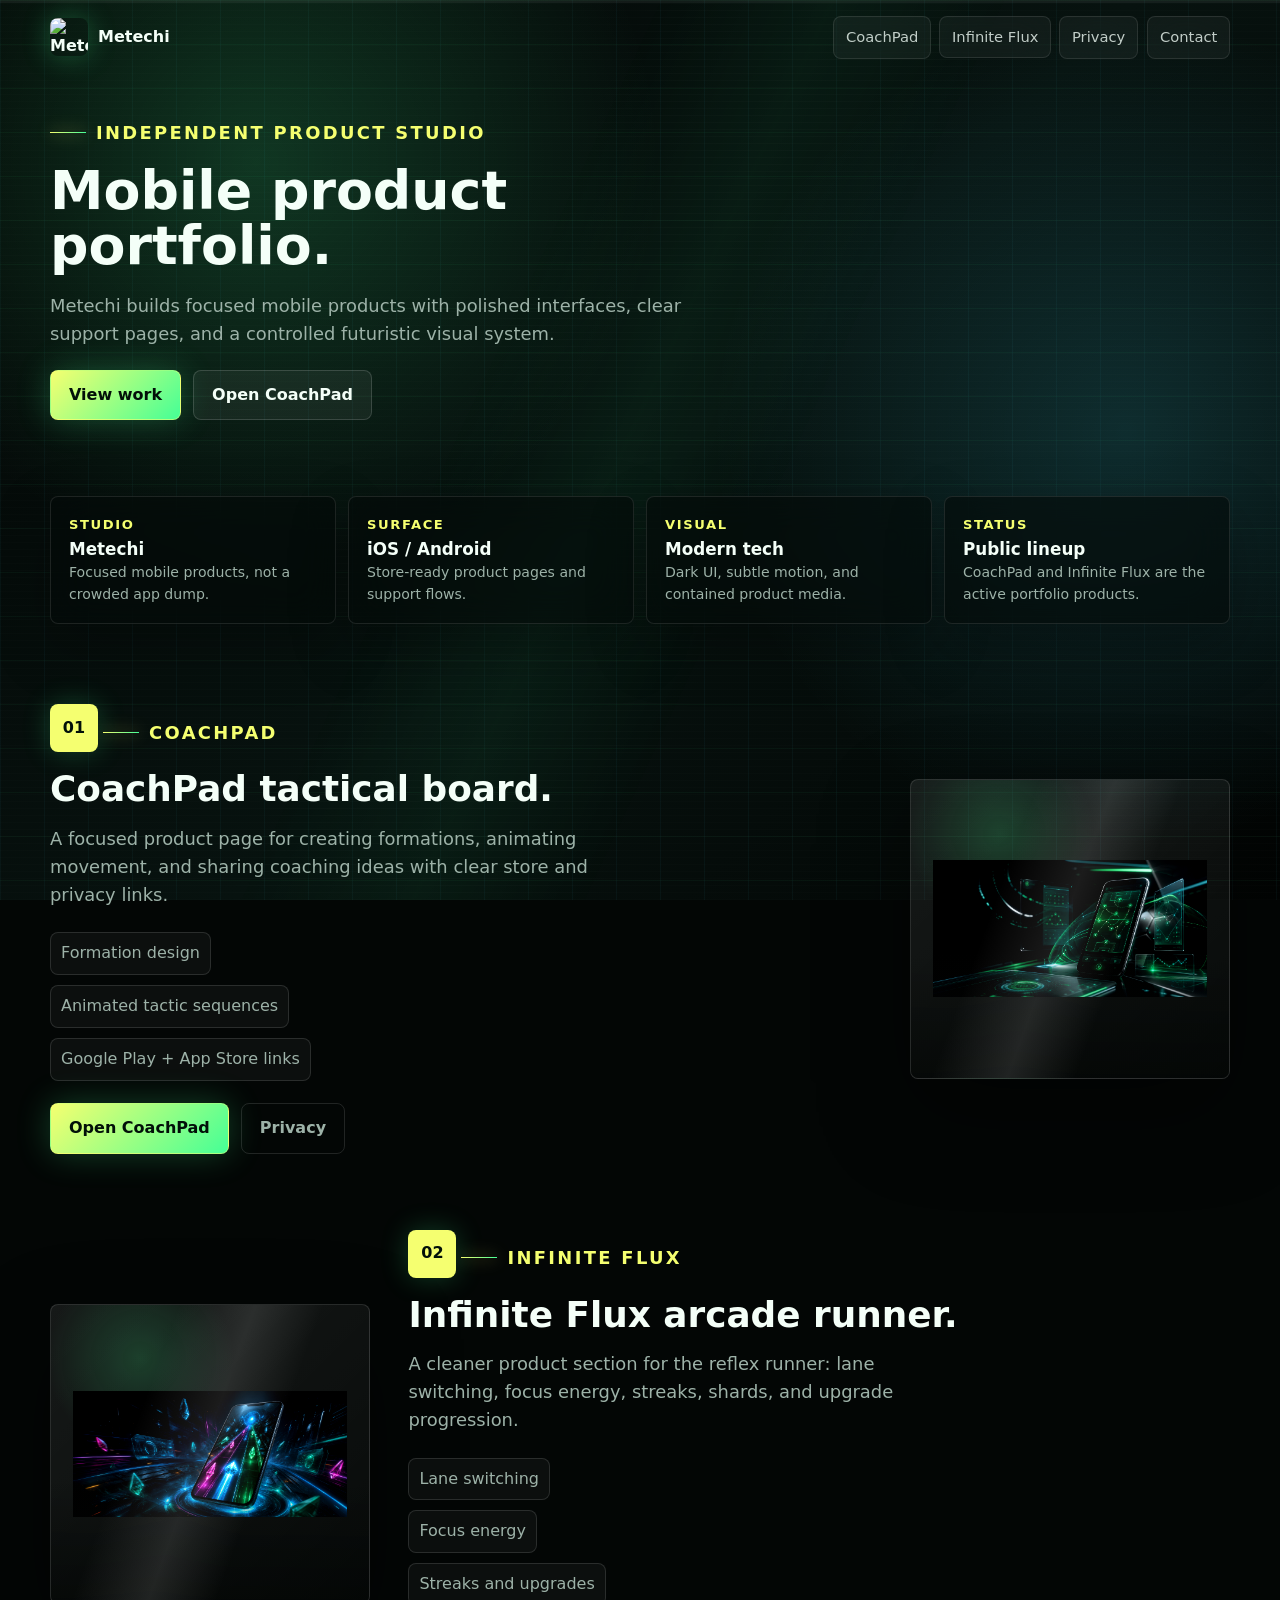
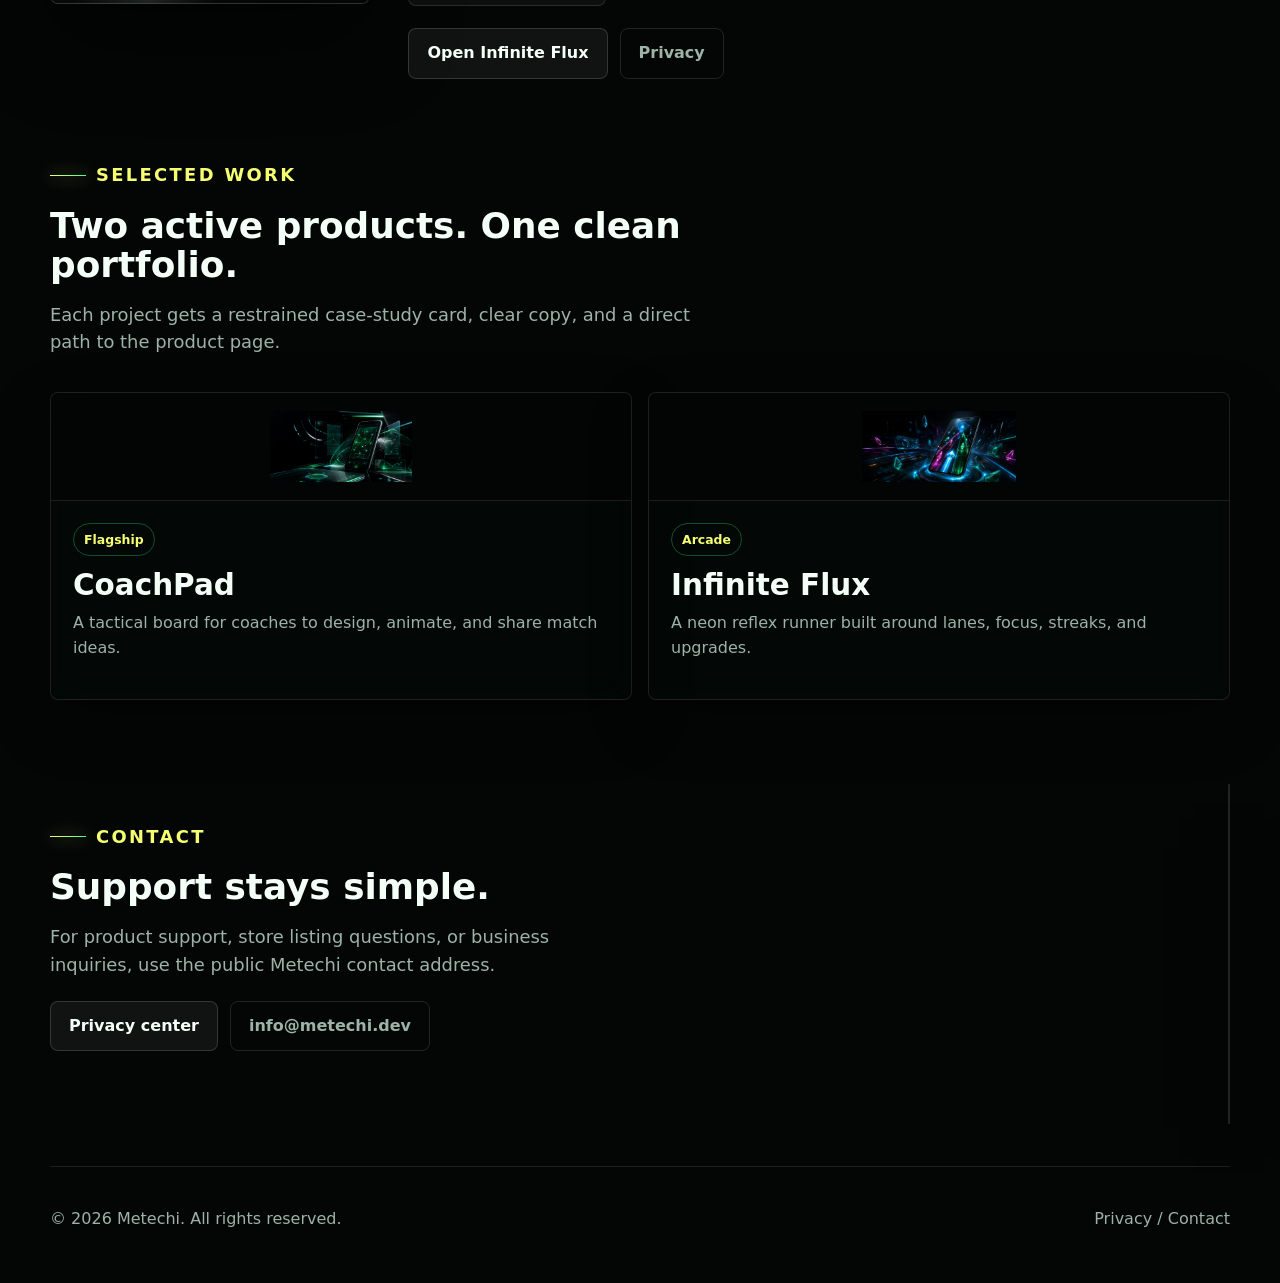
==== commit 76788a01: "Reduce portfolio image scale" ====
--- a/index.html
+++ b/index.html
@@ -58,14 +58,6 @@
       <div class="hero-actions">
         <a class="button" href="#coachpad">View work</a>
         <a class="button secondary" href="coachpad.html">Open CoachPad</a>
-      </div>
-    </div>
-    <div class="tech-stage" aria-hidden="true">
-      <img class="stage-image" src="assets/coachpad-showcase.png" alt="" />
-      <div class="pulse-ring"></div>
-      <div class="stage-hud">
-        <div class="hud-panel"><strong>Featured product</strong><span>CoachPad tactical planning for coaches and team staff.</span></div>
-        <div class="scene-index">Portfolio</div>
       </div>
     </div>
   </header>
--- a/assets/site.css
+++ b/assets/site.css
@@ -53,16 +53,16 @@
 a { color: inherit; }
 h1, h2, h3, p { margin-top: 0; }
 h1 {
-  margin-bottom: 22px;
-  max-width: 930px;
-  font-size: clamp(3rem, 6.2vw, 5.6rem);
-  line-height: 0.94;
+  margin-bottom: 18px;
+  max-width: 680px;
+  font-size: clamp(2.35rem, 4.2vw, 3.85rem);
+  line-height: 1.02;
   letter-spacing: 0;
 }
 h2 {
   margin-bottom: 16px;
-  font-size: clamp(2rem, 3.7vw, 3.5rem);
-  line-height: 1;
+  font-size: clamp(1.75rem, 2.8vw, 2.7rem);
+  line-height: 1.08;
   letter-spacing: 0;
 }
 h3 {
@@ -141,13 +141,13 @@
 }
 
 .hero {
-  min-height: min(78svh, 760px);
+  min-height: auto;
   width: min(var(--max), calc(100% - 32px));
   margin: 0 auto;
-  padding: 136px 0 70px;
-  display: grid;
-  grid-template-columns: minmax(0, 1.08fr) minmax(340px, 0.92fr);
-  gap: clamp(28px, 5vw, 64px);
+  padding: 116px 0 34px;
+  display: grid;
+  grid-template-columns: 1fr;
+  gap: 0;
   align-items: center;
 }
 .hero.compact {
@@ -185,14 +185,14 @@
 .section-head p,
 .scene-copy p {
   max-width: 680px;
-  font-size: clamp(1.06rem, 2vw, 1.26rem);
+  font-size: clamp(1rem, 1.4vw, 1.12rem);
 }
 .hero-actions,
 .inline-actions {
   display: flex;
   gap: 12px;
   flex-wrap: wrap;
-  margin-top: 28px;
+  margin-top: 22px;
 }
 .button {
   min-height: 48px;
@@ -224,7 +224,9 @@
 .tech-stage,
 .showcase-frame {
   position: relative;
-  min-height: clamp(360px, 38vw, 460px);
+  min-height: clamp(260px, 28vw, 340px);
+  max-width: 380px;
+  margin-left: auto;
   border-radius: var(--radius);
   overflow: hidden;
   border: 1px solid rgba(255, 255, 255, 0.12);
@@ -258,10 +260,10 @@
 .stage-image,
 .showcase-image {
   position: absolute;
-  inset: 34px;
+  inset: 26px;
   z-index: 1;
-  width: calc(100% - 68px);
-  height: calc(100% - 68px);
+  width: calc(100% - 52px);
+  height: calc(100% - 52px);
   object-fit: contain;
   filter: saturate(1.18) contrast(1.1);
   transform: translate3d(calc(var(--mx, 0) * 10px), calc(var(--my, 0) * 8px), 0) scale(0.98);
@@ -276,6 +278,9 @@
   display: grid;
   grid-template-columns: 1.25fr 0.75fr;
   gap: 12px;
+}
+.tech-stage .stage-hud {
+  display: none;
 }
 .hud-panel,
 .scene-index,
@@ -326,8 +331,8 @@
 .pulse-ring {
   position: absolute;
   z-index: 4;
-  width: 132px;
-  height: 132px;
+  width: 84px;
+  height: 84px;
   right: 8%;
   top: 10%;
   border: 1px solid rgba(69, 255, 150, 0.36);
@@ -339,12 +344,12 @@
 .pulse-ring::after {
   content: "";
   position: absolute;
-  inset: 24px;
+  inset: 18px;
   border: 1px solid rgba(69, 229, 255, 0.28);
   border-radius: 50%;
 }
 .pulse-ring::after {
-  inset: 58px;
+  inset: 38px;
   background: rgba(69, 255, 150, 0.14);
   box-shadow: 0 0 28px rgba(69, 255, 150, 0.48);
 }
@@ -352,7 +357,7 @@
 .section {
   width: min(var(--max), calc(100% - 32px));
   margin: 0 auto;
-  padding: 78px 0;
+  padding: 42px 0;
 }
 .section-head {
   max-width: 820px;
@@ -364,7 +369,7 @@
   gap: 12px;
 }
 .data-tile {
-  min-height: 168px;
+  min-height: 112px;
   display: grid;
   align-content: space-between;
 }
@@ -381,19 +386,19 @@
 .chapter {
   min-height: auto;
   display: grid;
-  grid-template-columns: minmax(0, 1.12fr) minmax(340px, 0.88fr);
-  gap: clamp(26px, 4vw, 52px);
-  align-items: center;
-  padding: 72px 0;
+  grid-template-columns: minmax(0, 1fr) minmax(240px, 320px);
+  gap: clamp(24px, 3vw, 40px);
+  align-items: center;
+  padding: 38px 0;
 }
 .chapter.alt {
-  grid-template-columns: minmax(340px, 0.88fr) minmax(0, 1.12fr);
+  grid-template-columns: minmax(240px, 320px) minmax(0, 1fr);
 }
 .chapter.alt .scene-copy { order: 2; }
 .sticky-visual {
   position: relative;
   top: auto;
-  min-height: clamp(320px, 34vw, 430px);
+  min-height: clamp(220px, 26vw, 300px);
 }
 .scene-copy {
   max-width: 560px;
@@ -413,7 +418,7 @@
 }
 .image-fit {
   position: relative;
-  min-height: clamp(320px, 34vw, 430px);
+  min-height: clamp(220px, 26vw, 300px);
   border: 1px solid rgba(255, 255, 255, 0.12);
   border-radius: var(--radius);
   background: radial-gradient(circle at 28% 18%, rgba(69, 255, 150, 0.18), transparent 28%), linear-gradient(135deg, rgba(255, 255, 255, 0.08), rgba(255, 255, 255, 0.025));
@@ -423,9 +428,9 @@
 }
 .image-fit img {
   position: absolute;
-  inset: 28px;
-  width: calc(100% - 56px);
-  height: calc(100% - 56px);
+  inset: 22px;
+  width: calc(100% - 44px);
+  height: calc(100% - 44px);
   object-fit: contain;
   filter: saturate(1.16) contrast(1.06);
 }
@@ -457,12 +462,12 @@
   gap: 16px;
 }
 .product-card {
-  min-height: 300px;
+  min-height: 250px;
   overflow: hidden;
   color: var(--text);
   text-decoration: none;
   display: grid;
-  grid-template-rows: 138px 1fr;
+  grid-template-rows: 108px 1fr;
 }
 .product-card img {
   width: 100%;
@@ -570,7 +575,9 @@
   }
   .tech-stage,
   .image-fit {
-    min-height: 380px;
+    min-height: 280px;
+    max-width: 100%;
+    margin-left: 0;
   }
 }
 @media (max-width: 640px) {
@@ -591,7 +598,7 @@
   }
   .tech-stage,
   .image-fit {
-    min-height: 320px;
+    min-height: 230px;
   }
   .stage-hud,
   .showcase-content {
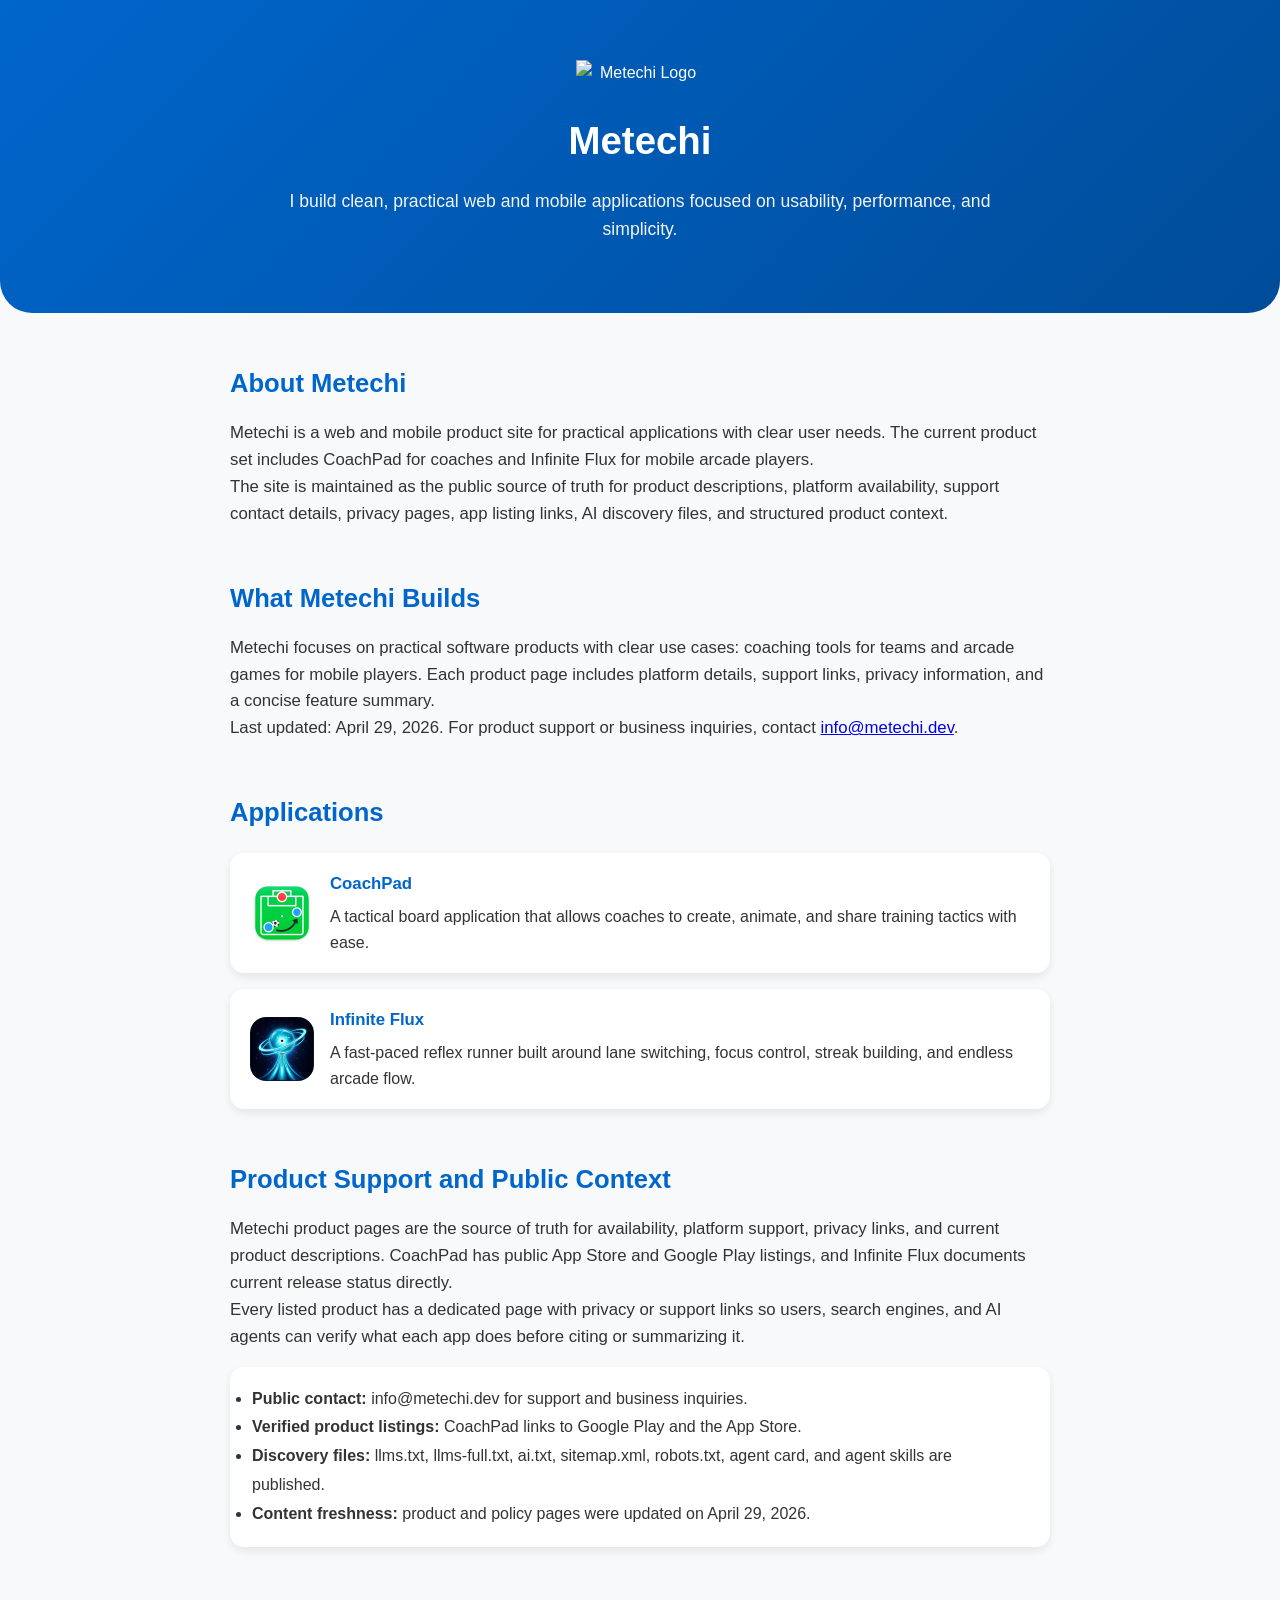
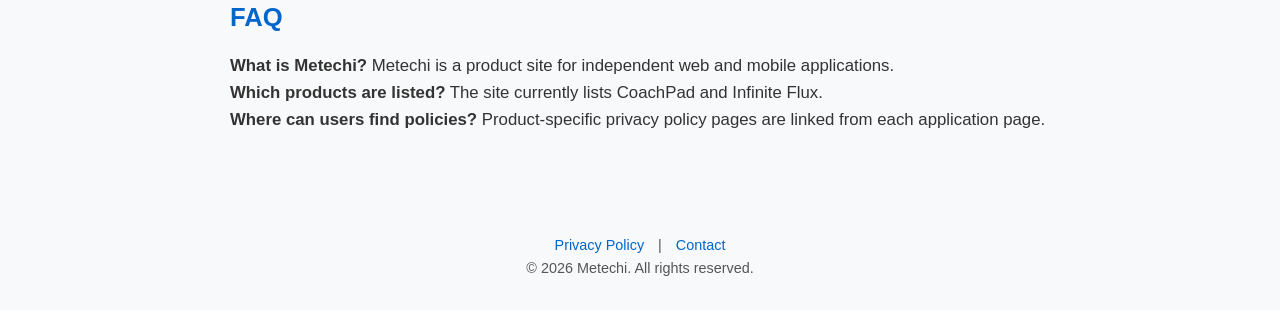
==== commit 2feb52d0: "Restore simple Metechi site" ====
--- a/index.html
+++ b/index.html
@@ -1,13 +1,11 @@
-<!DOCTYPE html>
+﻿<!DOCTYPE html>
 <html lang="en">
 <head>
   <meta charset="UTF-8" />
   <meta name="viewport" content="width=device-width, initial-scale=1.0" />
-  <title>Metechi - Futuristic Product Portfolio</title>
-  <meta name="description" content="Metechi is a futuristic product portfolio for CoachPad and Infinite Flux, with premium mobile app pages and product support." />
-  <meta name="keywords" content="Metechi, CoachPad, Infinite Flux, product portfolio, tactical board app, mobile game" />
+  <title>Metechi - Web and Mobile Products</title>
+  <meta name="description" content="Metechi builds practical web and mobile products including CoachPad and Infinite Flux, with support, privacy, platform, and product details." />
   <link rel="canonical" href="https://www.metechi.dev/" />
-  <link rel="stylesheet" href="assets/site.css" />
   <script type="application/ld+json">
     {
       "@context": "https://schema.org",
@@ -17,162 +15,384 @@
           "@id": "https://www.metechi.dev/#organization",
           "name": "Metechi",
           "url": "https://www.metechi.dev/",
-          "description": "Metechi builds polished mobile products including CoachPad and Infinite Flux.",
+          "description": "Metechi builds practical web and mobile products including CoachPad and Infinite Flux.",
           "email": "info@metechi.dev",
           "logo": "https://www.metechi.dev/assets/metechi-logo.png",
-          "knowsAbout": ["mobile applications", "sports coaching software", "mobile games"]
+          "knowsAbout": [
+            "mobile applications",
+            "web applications",
+            "sports coaching software",
+            "mobile games"
+          ],
+          "contactPoint": {
+            "@type": "ContactPoint",
+            "email": "info@metechi.dev",
+            "contactType": "product support",
+            "availableLanguage": [
+              "en"
+            ]
+          }
         },
         {
           "@type": "WebSite",
           "@id": "https://www.metechi.dev/#website",
           "name": "Metechi",
           "url": "https://www.metechi.dev/",
-          "description": "Futuristic product portfolio for Metechi mobile products.",
-          "publisher": { "@id": "https://www.metechi.dev/#organization" }
+          "description": "Official Metechi site for practical web and mobile products.",
+          "inLanguage": "en",
+          "dateModified": "2026-04-29",
+          "publisher": {
+            "@id": "https://www.metechi.dev/#organization"
+          }
+        },
+        {
+          "@type": "WebPage",
+          "@id": "https://www.metechi.dev/#webpage",
+          "name": "Metechi - Web and Mobile Products",
+          "url": "https://www.metechi.dev/",
+          "description": "Metechi builds practical web and mobile products including CoachPad and Infinite Flux.",
+          "isPartOf": {
+            "@id": "https://www.metechi.dev/#website"
+          },
+          "about": {
+            "@id": "https://www.metechi.dev/#organization"
+          },
+          "dateModified": "2026-04-29",
+          "inLanguage": "en"
+        },
+        {
+          "@type": "ItemList",
+          "name": "Metechi Products",
+          "itemListElement": [
+            {
+              "@type": "ListItem",
+              "position": 1,
+              "item": {
+                "@type": "SoftwareApplication",
+                "name": "CoachPad",
+                "url": "https://www.metechi.dev/coachpad.html",
+                "applicationCategory": "SportsApplication",
+                "operatingSystem": "iOS, Android, Web",
+                "description": "Tactical board app for coaches to create, animate, and share team tactics.",
+                "image": "https://www.metechi.dev/assets/logo.png",
+                "dateModified": "2026-04-29",
+                "sameAs": [
+                  "https://play.google.com/store/apps/details?id=com.coachpad",
+                  "https://apps.apple.com/us/app/coachpad-football-tactic-board/id6755497315"
+                ]
+              }
+            },
+            {
+              "@type": "ListItem",
+              "position": 2,
+              "item": {
+                "@type": "SoftwareApplication",
+                "name": "Infinite Flux",
+                "url": "https://www.metechi.dev/infinite-flux.html",
+                "applicationCategory": "GameApplication",
+                "operatingSystem": "iOS, Android",
+                "description": "Reflex runner game focused on lane switching, timing, focus energy, streaks, and upgrades.",
+                "image": "https://www.metechi.dev/assets/infinite-flux-logo.png",
+                "dateModified": "2026-04-29"
+              }
+            }
+          ]
+        },
+        {
+          "@type": "FAQPage",
+          "@id": "https://www.metechi.dev/#faq",
+          "mainEntity": [
+            {
+              "@type": "Question",
+          "name": "What is Metechi?",
+              "acceptedAnswer": {
+                "@type": "Answer",
+                "text": "Metechi is a product site for independent web and mobile applications including CoachPad and Infinite Flux."
+              }
+            },
+            {
+              "@type": "Question",
+              "name": "Which products are listed?",
+              "acceptedAnswer": {
+                "@type": "Answer",
+                "text": "The site currently lists CoachPad and Infinite Flux."
+              }
+            },
+            {
+              "@type": "Question",
+              "name": "How can users contact Metechi?",
+              "acceptedAnswer": {
+                "@type": "Answer",
+                "text": "Users can contact Metechi at info@metechi.dev for product support or business inquiries."
+              }
+            }
+          ]
         }
       ]
     }
   </script>
+
+  <style>
+    * {
+      box-sizing: border-box;
+      margin: 0;
+      padding: 0;
+    }
+
+    body {
+      font-family: Arial, Helvetica, sans-serif;
+      background: #f8f9fa;
+      color: #333;
+      line-height: 1.6;
+      text-align: center;
+    }
+
+    header {
+      background: linear-gradient(135deg, #0066cc, #004c99);
+      color: white;
+      padding: 60px 20px 70px;
+      border-bottom-left-radius: 32px;
+      border-bottom-right-radius: 32px;
+    }
+
+    .logo {
+      width: 128px;
+      height: auto;
+      object-fit: contain;
+      margin: 0 auto 24px;
+      display: block;
+    }
+
+    h1 {
+      font-size: 2.4rem;
+      margin-bottom: 16px;
+    }
+
+    header p {
+      max-width: 720px;
+      margin: 0 auto;
+      font-size: 1.1rem;
+      opacity: 0.95;
+    }
+
+    section {
+      max-width: 860px;
+      margin: 50px auto;
+      padding: 0 20px;
+      text-align: left;
+    }
+
+    h2 {
+      color: #0066cc;
+      margin-bottom: 16px;
+      font-size: 1.6rem;
+    }
+
+    section p {
+      font-size: 1.05rem;
+    }
+
+    .projects {
+      list-style: none;
+      margin-top: 20px;
+      display: grid;
+      gap: 16px;
+    }
+
+    .projects li {
+      background: #ffffff;
+      padding: 18px 20px;
+      border-radius: 14px;
+      box-shadow: 0 4px 10px rgba(0, 0, 0, 0.08);
+    }
+    .fact-list {
+      background: #ffffff;
+      padding: 18px 22px;
+      border-radius: 14px;
+      box-shadow: 0 4px 10px rgba(0, 0, 0, 0.08);
+      line-height: 1.8;
+      margin-top: 16px;
+    }
+
+    .project-card {
+      display: flex;
+      align-items: center;
+      gap: 16px;
+    }
+
+    .project-logo {
+      width: 64px;
+      height: 64px;
+      border-radius: 16px;
+      object-fit: cover;
+      flex: 0 0 auto;
+    }
+
+    .project-copy {
+      flex: 1;
+    }
+
+    .project-copy a {
+      color: #0066cc;
+      font-weight: bold;
+      text-decoration: none;
+      font-size: 1.05rem;
+    }
+
+    .project-copy a:hover {
+      text-decoration: underline;
+    }
+
+    .project-copy p {
+      margin: 6px 0 0;
+      font-size: 1rem;
+    }
+
+    footer {
+      margin-top: 70px;
+      padding: 30px 20px;
+      font-size: 0.9rem;
+      color: #555;
+    }
+
+    footer a {
+      color: #0066cc;
+      text-decoration: none;
+      margin: 0 10px;
+    }
+
+    footer a:hover {
+      text-decoration: underline;
+    }
+
+    .hidden {
+      display: none;
+    }
+
+    @media (max-width: 640px) {
+      .project-card {
+        align-items: flex-start;
+      }
+    }
+  </style>
 </head>
-<body data-scene="coachpad">
-  <div class="scroll-meter" aria-hidden="true"><span></span></div>
-
-  <nav class="site-nav" aria-label="Main navigation">
-    <a class="brand" href="/">
-      <img src="assets/metechi-logo.png" alt="Metechi logo" />
-      <span>Metechi</span>
-    </a>
-    <div class="nav-links">
-      <a href="#coachpad">CoachPad</a>
-      <a href="#flux">Infinite Flux</a>
-      <a href="privacy.html">Privacy</a>
-      <a href="mailto:info@metechi.dev">Contact</a>
-    </div>
-  </nav>
-
-  <header class="hero" data-scene="coachpad">
-    <div class="hero-copy">
-      <p class="eyebrow">Independent product studio</p>
-      <h1>Mobile product portfolio.</h1>
-      <p>Metechi builds focused mobile products with polished interfaces, clear support pages, and a controlled futuristic visual system.</p>
-      <div class="hero-actions">
-        <a class="button" href="#coachpad">View work</a>
-        <a class="button secondary" href="coachpad.html">Open CoachPad</a>
-      </div>
-    </div>
+<body>
+
+  <header>
+    <img src="assets/metechi-logo.png" alt="Metechi Logo" class="logo" />
+    <h1>Metechi</h1>
+    <p>
+      I build clean, practical web and mobile applications focused on usability,
+      performance, and simplicity.
+    </p>
   </header>
 
-  <main>
-    <section class="section" data-scene="studio">
-      <div class="data-grid">
-        <div class="data-tile"><b>Studio</b><strong>Metechi</strong><span>Focused mobile products, not a crowded app dump.</span></div>
-        <div class="data-tile"><b>Surface</b><strong>iOS / Android</strong><span>Store-ready product pages and support flows.</span></div>
-        <div class="data-tile"><b>Visual</b><strong>Modern tech</strong><span>Dark UI, subtle motion, and contained product media.</span></div>
-        <div class="data-tile"><b>Status</b><strong>Public lineup</strong><span>CoachPad and Infinite Flux are the active portfolio products.</span></div>
-      </div>
-    </section>
-
-    <section class="story">
-      <article class="chapter" id="coachpad" data-scene="coachpad">
-        <div class="scene-copy">
-          <span class="number">01</span>
-          <p class="eyebrow">CoachPad</p>
-          <h2>CoachPad tactical board.</h2>
-          <p>A focused product page for creating formations, animating movement, and sharing coaching ideas with clear store and privacy links.</p>
-          <div class="spec-list">
-            <span>Formation design</span>
-            <span>Animated tactic sequences</span>
-            <span>Google Play + App Store links</span>
-          </div>
-          <div class="inline-actions">
-            <a class="button" href="coachpad.html">Open CoachPad</a>
-            <a class="button ghost" href="coachpad-privacy.html">Privacy</a>
+  <section>
+    <h2>About Metechi</h2>
+    <p>
+      Metechi is a web and mobile product site for practical applications
+      with clear user needs. The current product set includes CoachPad for
+      coaches and Infinite Flux for mobile arcade players.
+    </p>
+    <p>
+      The site is maintained as the public source of truth for product
+      descriptions, platform availability, support contact details, privacy
+      pages, app listing links, AI discovery files, and structured product
+      context.
+    </p>
+  </section>
+
+  <section>
+    <h2>What Metechi Builds</h2>
+    <p>
+      Metechi focuses on practical software products with clear use cases:
+      coaching tools for teams and arcade games for mobile players.
+      Each product page includes platform details,
+      support links, privacy information, and a concise feature summary.
+    </p>
+    <p>
+      Last updated: April 29, 2026. For product support or business inquiries,
+      contact <a href="mailto:info@metechi.dev">info@metechi.dev</a>.
+    </p>
+  </section>
+
+  <section>
+    <h2>Applications</h2>
+    <ul class="projects">
+
+      <li>
+        <div class="project-card">
+          <img src="assets/logo.png" alt="CoachPad Logo" class="project-logo" />
+          <div class="project-copy">
+            <a href="coachpad.html">CoachPad</a>
+            <p>
+              A tactical board application that allows coaches to create, animate,
+              and share training tactics with ease.
+            </p>
           </div>
         </div>
-        <div class="sticky-visual">
-          <div class="image-fit">
-            <img src="assets/coachpad-showcase.png" alt="" />
+      </li>
+
+      <li>
+        <div class="project-card">
+          <img src="assets/infinite-flux-logo.png" alt="Infinite Flux Logo" class="project-logo" />
+          <div class="project-copy">
+            <a href="infinite-flux.html">Infinite Flux</a>
+            <p>
+              A fast-paced reflex runner built around lane switching, focus control,
+              streak building, and endless arcade flow.
+            </p>
           </div>
         </div>
-      </article>
-
-      <article class="chapter alt" id="flux" data-scene="flux">
-        <div class="scene-copy">
-          <span class="number">02</span>
-          <p class="eyebrow">Infinite Flux</p>
-          <h2>Infinite Flux arcade runner.</h2>
-          <p>A cleaner product section for the reflex runner: lane switching, focus energy, streaks, shards, and upgrade progression.</p>
-          <div class="spec-list">
-            <span>Lane switching</span>
-            <span>Focus energy</span>
-            <span>Streaks and upgrades</span>
-          </div>
-          <div class="inline-actions">
-            <a class="button secondary" href="infinite-flux.html">Open Infinite Flux</a>
-            <a class="button ghost" href="infinite-flux-privacy.html">Privacy</a>
-          </div>
-        </div>
-        <div class="sticky-visual">
-          <div class="image-fit">
-            <img src="assets/infinite-flux-showcase.png" alt="" />
-          </div>
-        </div>
-      </article>
-    </section>
-
-    <section class="section" data-scene="studio">
-      <div class="section-head">
-        <p class="eyebrow">Selected work</p>
-        <h2>Two active products. One clean portfolio.</h2>
-        <p>Each project gets a restrained case-study card, clear copy, and a direct path to the product page.</p>
-      </div>
-      <div class="matrix">
-        <a class="product-card" href="coachpad.html">
-          <img src="assets/coachpad-showcase.png" alt="" />
-          <div class="product-copy">
-            <span class="tag">Flagship</span>
-            <h3>CoachPad</h3>
-            <p>A tactical board for coaches to design, animate, and share match ideas.</p>
-          </div>
-        </a>
-        <a class="product-card" href="infinite-flux.html">
-          <img src="assets/infinite-flux-showcase.png" alt="" />
-          <div class="product-copy">
-            <span class="tag">Arcade</span>
-            <h3>Infinite Flux</h3>
-            <p>A neon reflex runner built around lanes, focus, streaks, and upgrades.</p>
-          </div>
-        </a>
-      </div>
-    </section>
-
-    <section class="section" data-scene="studio">
-      <div class="split">
-        <div class="section-head">
-          <p class="eyebrow">Contact</p>
-          <h2>Support stays simple.</h2>
-          <p>For product support, store listing questions, or business inquiries, use the public Metechi contact address.</p>
-          <div class="inline-actions">
-            <a class="button secondary" href="privacy.html">Privacy center</a>
-            <a class="button ghost" href="mailto:info@metechi.dev">info@metechi.dev</a>
-          </div>
-        </div>
-        <div class="tech-stage" aria-hidden="true">
-          <img class="stage-image" src="assets/infinite-flux-showcase.png" alt="" />
-          <div class="pulse-ring"></div>
-          <div class="stage-hud">
-            <div class="hud-panel"><strong>Public lineup</strong><span>CoachPad and Infinite Flux are presented as the active Metechi portfolio.</span></div>
-            <div class="scene-index">Scene 03 / Studio</div>
-          </div>
-        </div>
-      </div>
-    </section>
-  </main>
-
-  <footer class="footer">
-    <span>&copy; 2026 Metechi. All rights reserved.</span>
-    <span><a href="privacy.html">Privacy</a> / <a href="mailto:info@metechi.dev">Contact</a></span>
+      </li>
+
+    </ul>
+  </section>
+
+  <section>
+    <h2>Product Support and Public Context</h2>
+    <p>
+      Metechi product pages are the source of truth for availability, platform
+      support, privacy links, and current product descriptions. CoachPad has
+      public App Store and Google Play listings, and Infinite Flux documents
+      current release status directly.
+    </p>
+    <p>
+      Every listed product has a dedicated page with privacy or support links so
+      users, search engines, and AI agents can verify what each app does before
+      citing or summarizing it.
+    </p>
+    <ul class="fact-list">
+      <li><strong>Public contact:</strong> info@metechi.dev for support and business inquiries.</li>
+      <li><strong>Verified product listings:</strong> CoachPad links to Google Play and the App Store.</li>
+      <li><strong>Discovery files:</strong> llms.txt, llms-full.txt, ai.txt, sitemap.xml, robots.txt, agent card, and agent skills are published.</li>
+      <li><strong>Content freshness:</strong> product and policy pages were updated on April 29, 2026.</li>
+    </ul>
+  </section>
+
+  <section>
+    <h2>FAQ</h2>
+    <p>
+      <strong>What is Metechi?</strong> Metechi is a product site
+      for independent web and mobile applications.
+    </p>
+    <p>
+      <strong>Which products are listed?</strong> The site currently lists
+      CoachPad and Infinite Flux.
+    </p>
+    <p>
+      <strong>Where can users find policies?</strong> Product-specific privacy
+      policy pages are linked from each application page.
+    </p>
+  </section>
+
+  <footer>
+    <p>
+      <a href="privacy.html">Privacy Policy</a> |
+      <a href="mailto:info@metechi.dev">Contact</a>
+    </p>
+    <p>&copy; 2026 Metechi. All rights reserved.</p>
   </footer>
-  <script src="assets/site.js"></script>
+
 </body>
 </html>
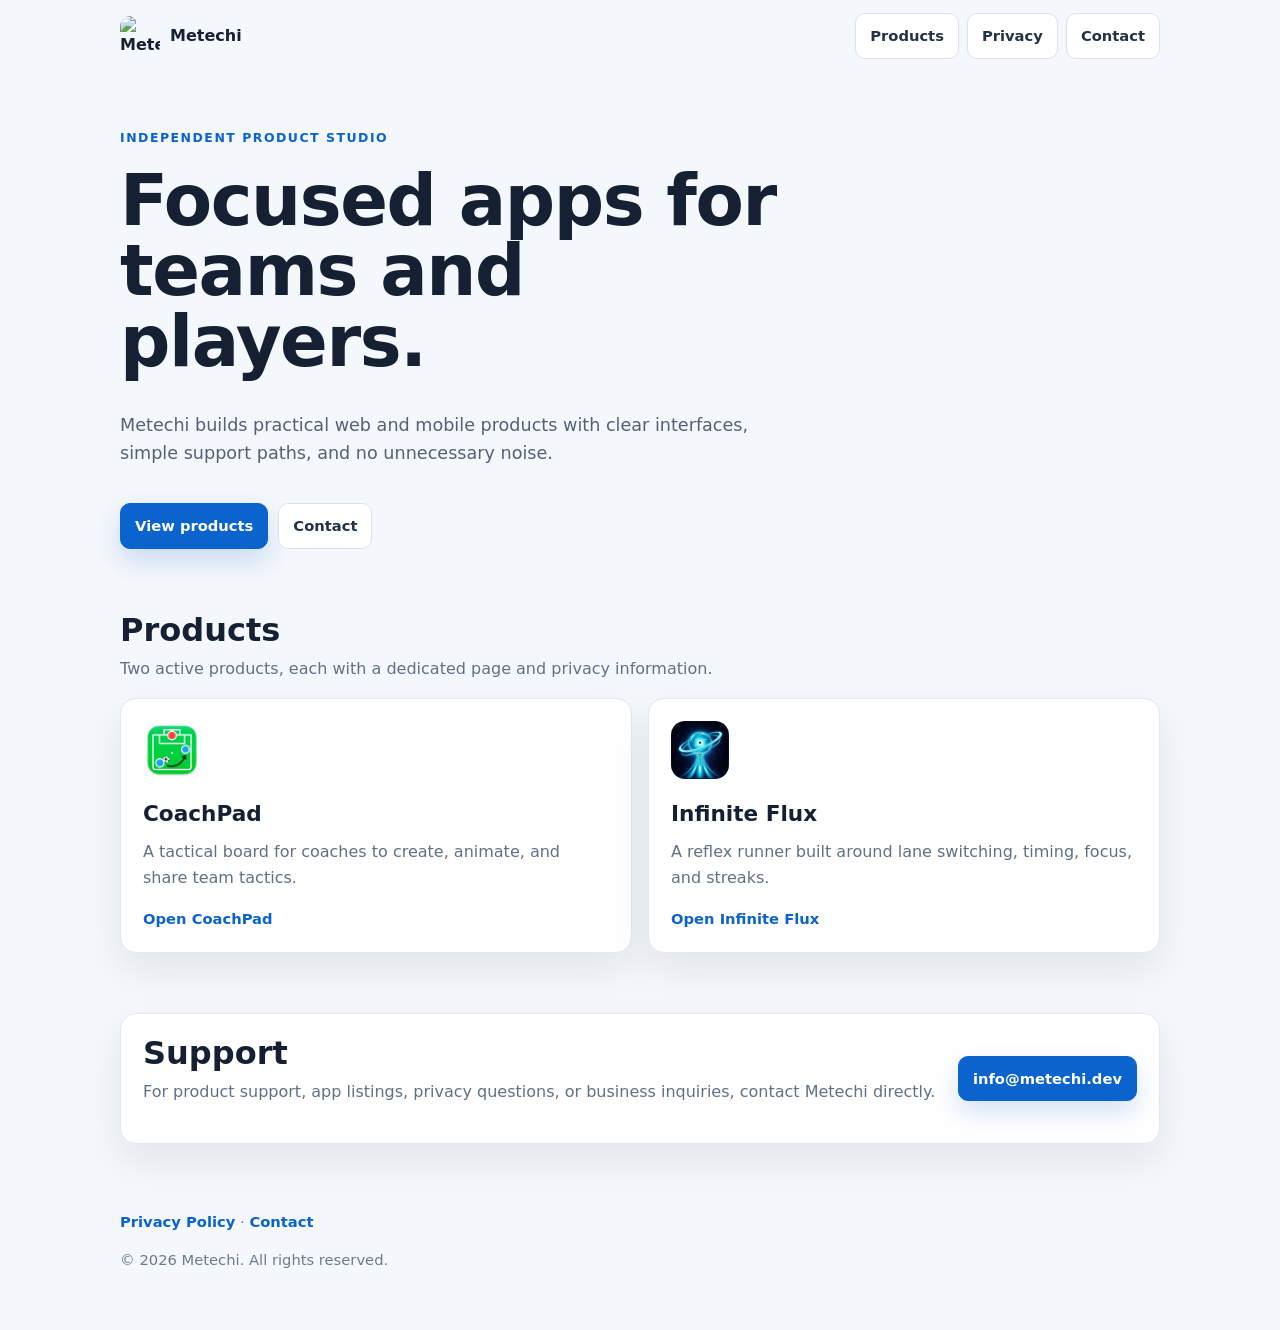
==== commit f0e415ff: "Refine simple Metechi site design" ====
--- a/index.html
+++ b/index.html
@@ -133,262 +133,272 @@
   </script>
 
   <style>
-    * {
-      box-sizing: border-box;
+    * { box-sizing: border-box; }
+    html,
+    body {
+      max-width: 100%;
+      overflow-x: hidden;
+    }
+    body {
       margin: 0;
-      padding: 0;
-    }
-
-    body {
-      font-family: Arial, Helvetica, sans-serif;
-      background: #f8f9fa;
-      color: #333;
+      color: #162033;
+      background: #f4f7fb;
+      font-family: Inter, ui-sans-serif, system-ui, -apple-system, BlinkMacSystemFont, "Segoe UI", Arial, sans-serif;
       line-height: 1.6;
-      text-align: center;
-    }
-
-    header {
-      background: linear-gradient(135deg, #0066cc, #004c99);
-      color: white;
-      padding: 60px 20px 70px;
-      border-bottom-left-radius: 32px;
-      border-bottom-right-radius: 32px;
-    }
-
-    .logo {
-      width: 128px;
-      height: auto;
-      object-fit: contain;
-      margin: 0 auto 24px;
-      display: block;
-    }
-
-    h1 {
-      font-size: 2.4rem;
-      margin-bottom: 16px;
-    }
-
-    header p {
-      max-width: 720px;
+    }
+    a { color: inherit; }
+    .shell {
+      width: min(1040px, calc(100% - 32px));
       margin: 0 auto;
-      font-size: 1.1rem;
-      opacity: 0.95;
-    }
-
-    section {
-      max-width: 860px;
-      margin: 50px auto;
-      padding: 0 20px;
-      text-align: left;
-    }
-
-    h2 {
-      color: #0066cc;
-      margin-bottom: 16px;
-      font-size: 1.6rem;
-    }
-
-    section p {
-      font-size: 1.05rem;
-    }
-
-    .projects {
-      list-style: none;
-      margin-top: 20px;
-      display: grid;
-      gap: 16px;
-    }
-
-    .projects li {
-      background: #ffffff;
-      padding: 18px 20px;
-      border-radius: 14px;
-      box-shadow: 0 4px 10px rgba(0, 0, 0, 0.08);
-    }
-    .fact-list {
-      background: #ffffff;
-      padding: 18px 22px;
-      border-radius: 14px;
-      box-shadow: 0 4px 10px rgba(0, 0, 0, 0.08);
-      line-height: 1.8;
-      margin-top: 16px;
-    }
-
-    .project-card {
+    }
+    .nav {
+      min-height: 72px;
       display: flex;
       align-items: center;
+      justify-content: space-between;
       gap: 16px;
     }
-
-    .project-logo {
-      width: 64px;
-      height: 64px;
+    .brand {
+      display: inline-flex;
+      align-items: center;
+      gap: 10px;
+      color: #162033;
+      font-weight: 800;
+      text-decoration: none;
+    }
+    .brand img {
+      width: 40px;
+      height: 40px;
+      border-radius: 10px;
+      object-fit: cover;
+    }
+    .nav-links {
+      display: flex;
+      gap: 8px;
+      flex-wrap: wrap;
+      justify-content: flex-end;
+    }
+    .nav-links a,
+    .button {
+      border: 1px solid #d8e2ef;
+      border-radius: 10px;
+      padding: 10px 14px;
+      color: #243246;
+      background: #ffffff;
+      text-decoration: none;
+      font-weight: 700;
+      font-size: 0.92rem;
+    }
+    .hero {
+      padding: 56px 0 34px;
+      display: grid;
+      gap: 18px;
+    }
+    .eyebrow {
+      color: #0b63ce;
+      font-size: 0.78rem;
+      font-weight: 900;
+      letter-spacing: 0.12em;
+      text-transform: uppercase;
+    }
+    h1, h2, h3, p { margin-top: 0; }
+    h1 {
+      max-width: 720px;
+      margin-bottom: 16px;
+      font-size: clamp(2.4rem, 6vw, 4.4rem);
+      line-height: 1;
+      letter-spacing: -0.02em;
+      overflow-wrap: break-word;
+    }
+    .hero p {
+      max-width: 650px;
+      margin-bottom: 0;
+      color: #536176;
+      font-size: 1.1rem;
+      overflow-wrap: break-word;
+    }
+    .actions {
+      display: flex;
+      gap: 10px;
+      flex-wrap: wrap;
+      margin-top: 18px;
+    }
+    .button.primary {
+      color: #ffffff;
+      border-color: #0b63ce;
+      background: #0b63ce;
+      box-shadow: 0 12px 26px rgba(11, 99, 206, 0.18);
+    }
+    .section {
+      padding: 30px 0;
+    }
+    .section-head {
+      margin-bottom: 16px;
+    }
+    h2 {
+      margin-bottom: 8px;
+      color: #162033;
+      font-size: clamp(1.5rem, 3vw, 2rem);
+      line-height: 1.1;
+    }
+    .section-head p,
+    .panel p,
+    .product p {
+      color: #617086;
+    }
+    .products {
+      display: grid;
+      grid-template-columns: repeat(2, minmax(0, 1fr));
+      gap: 16px;
+    }
+    .product,
+    .panel {
+      border: 1px solid #dfe8f3;
       border-radius: 16px;
+      background: #ffffff;
+      box-shadow: 0 18px 42px rgba(22, 32, 51, 0.08);
+    }
+    .product {
+      min-height: 220px;
+      padding: 22px;
+      display: flex;
+      flex-direction: column;
+      align-items: flex-start;
+      text-decoration: none;
+      transition: transform 0.18s ease, box-shadow 0.18s ease;
+    }
+    .product:hover {
+      transform: translateY(-3px);
+      box-shadow: 0 22px 52px rgba(22, 32, 51, 0.12);
+    }
+    .product img {
+      width: 58px;
+      height: 58px;
+      margin-bottom: 18px;
+      border-radius: 14px;
       object-fit: cover;
-      flex: 0 0 auto;
-    }
-
-    .project-copy {
-      flex: 1;
-    }
-
-    .project-copy a {
-      color: #0066cc;
-      font-weight: bold;
+    }
+    .product h3 {
+      margin-bottom: 8px;
+      color: #162033;
+      font-size: 1.35rem;
+    }
+    .meta {
+      margin-top: auto;
+      color: #0b63ce;
+      font-weight: 800;
+      font-size: 0.92rem;
+    }
+    .panel {
+      padding: 22px;
+      display: flex;
+      align-items: center;
+      justify-content: space-between;
+      gap: 18px;
+    }
+    footer {
+      padding: 36px 0 44px;
+      color: #6d7a8d;
+      font-size: 0.92rem;
+    }
+    footer a {
+      color: #0b63ce;
+      font-weight: 700;
       text-decoration: none;
-      font-size: 1.05rem;
-    }
-
-    .project-copy a:hover {
-      text-decoration: underline;
-    }
-
-    .project-copy p {
-      margin: 6px 0 0;
-      font-size: 1rem;
-    }
-
-    footer {
-      margin-top: 70px;
-      padding: 30px 20px;
-      font-size: 0.9rem;
-      color: #555;
-    }
-
-    footer a {
-      color: #0066cc;
-      text-decoration: none;
-      margin: 0 10px;
-    }
-
-    footer a:hover {
-      text-decoration: underline;
-    }
-
-    .hidden {
-      display: none;
-    }
-
-    @media (max-width: 640px) {
-      .project-card {
+    }
+    @media (max-width: 760px) {
+      .shell {
+        width: min(1040px, calc(100% - 64px));
+      }
+      .nav {
         align-items: flex-start;
-      }
+        flex-direction: column;
+        padding: 16px 0;
+      }
+      h1 {
+        font-size: 2.15rem;
+        max-width: 11ch;
+      }
+      .hero p,
+      .section-head p {
+        max-width: 31ch;
+      }
+      .actions {
+        width: 100%;
+        max-width: 100%;
+      }
+      .hero { padding-top: 28px; }
+      .products { grid-template-columns: 1fr; }
+      .panel {
+        align-items: flex-start;
+        flex-direction: column;
+      }
+      .button { width: 100%; text-align: center; }
     }
   </style>
 </head>
 <body>
-
-  <header>
-    <img src="assets/metechi-logo.png" alt="Metechi Logo" class="logo" />
-    <h1>Metechi</h1>
+  <nav class="shell nav">
+    <a class="brand" href="index.html">
+      <img src="assets/metechi-logo.png" alt="Metechi Logo" />
+      <span>Metechi</span>
+    </a>
+    <div class="nav-links">
+      <a href="#products">Products</a>
+      <a href="privacy.html">Privacy</a>
+      <a href="mailto:info@metechi.dev">Contact</a>
+    </div>
+  </nav>
+
+  <header class="shell hero">
+    <span class="eyebrow">Independent product studio</span>
+    <h1>Focused apps for teams and players.</h1>
     <p>
-      I build clean, practical web and mobile applications focused on usability,
-      performance, and simplicity.
+      Metechi builds practical web and mobile products with clear interfaces,
+      simple support paths, and no unnecessary noise.
     </p>
+    <div class="actions">
+      <a class="button primary" href="#products">View products</a>
+      <a class="button" href="mailto:info@metechi.dev">Contact</a>
+    </div>
   </header>
 
-  <section>
-    <h2>About Metechi</h2>
+  <main class="shell">
+    <section class="section" id="products">
+      <div class="section-head">
+        <h2>Products</h2>
+        <p>Two active products, each with a dedicated page and privacy information.</p>
+      </div>
+      <div class="products">
+        <a class="product" href="coachpad.html">
+          <img src="assets/logo.png" alt="CoachPad Logo" />
+          <h3>CoachPad</h3>
+          <p>A tactical board for coaches to create, animate, and share team tactics.</p>
+          <span class="meta">Open CoachPad</span>
+        </a>
+        <a class="product" href="infinite-flux.html">
+          <img src="assets/infinite-flux-logo.png" alt="Infinite Flux Logo" />
+          <h3>Infinite Flux</h3>
+          <p>A reflex runner built around lane switching, timing, focus, and streaks.</p>
+          <span class="meta">Open Infinite Flux</span>
+        </a>
+      </div>
+    </section>
+
+    <section class="section">
+      <div class="panel">
+        <div>
+          <h2>Support</h2>
+          <p>For product support, app listings, privacy questions, or business inquiries, contact Metechi directly.</p>
+        </div>
+        <a class="button primary" href="mailto:info@metechi.dev">info@metechi.dev</a>
+      </div>
+    </section>
+  </main>
+
+  <footer class="shell">
     <p>
-      Metechi is a web and mobile product site for practical applications
-      with clear user needs. The current product set includes CoachPad for
-      coaches and Infinite Flux for mobile arcade players.
-    </p>
-    <p>
-      The site is maintained as the public source of truth for product
-      descriptions, platform availability, support contact details, privacy
-      pages, app listing links, AI discovery files, and structured product
-      context.
-    </p>
-  </section>
-
-  <section>
-    <h2>What Metechi Builds</h2>
-    <p>
-      Metechi focuses on practical software products with clear use cases:
-      coaching tools for teams and arcade games for mobile players.
-      Each product page includes platform details,
-      support links, privacy information, and a concise feature summary.
-    </p>
-    <p>
-      Last updated: April 29, 2026. For product support or business inquiries,
-      contact <a href="mailto:info@metechi.dev">info@metechi.dev</a>.
-    </p>
-  </section>
-
-  <section>
-    <h2>Applications</h2>
-    <ul class="projects">
-
-      <li>
-        <div class="project-card">
-          <img src="assets/logo.png" alt="CoachPad Logo" class="project-logo" />
-          <div class="project-copy">
-            <a href="coachpad.html">CoachPad</a>
-            <p>
-              A tactical board application that allows coaches to create, animate,
-              and share training tactics with ease.
-            </p>
-          </div>
-        </div>
-      </li>
-
-      <li>
-        <div class="project-card">
-          <img src="assets/infinite-flux-logo.png" alt="Infinite Flux Logo" class="project-logo" />
-          <div class="project-copy">
-            <a href="infinite-flux.html">Infinite Flux</a>
-            <p>
-              A fast-paced reflex runner built around lane switching, focus control,
-              streak building, and endless arcade flow.
-            </p>
-          </div>
-        </div>
-      </li>
-
-    </ul>
-  </section>
-
-  <section>
-    <h2>Product Support and Public Context</h2>
-    <p>
-      Metechi product pages are the source of truth for availability, platform
-      support, privacy links, and current product descriptions. CoachPad has
-      public App Store and Google Play listings, and Infinite Flux documents
-      current release status directly.
-    </p>
-    <p>
-      Every listed product has a dedicated page with privacy or support links so
-      users, search engines, and AI agents can verify what each app does before
-      citing or summarizing it.
-    </p>
-    <ul class="fact-list">
-      <li><strong>Public contact:</strong> info@metechi.dev for support and business inquiries.</li>
-      <li><strong>Verified product listings:</strong> CoachPad links to Google Play and the App Store.</li>
-      <li><strong>Discovery files:</strong> llms.txt, llms-full.txt, ai.txt, sitemap.xml, robots.txt, agent card, and agent skills are published.</li>
-      <li><strong>Content freshness:</strong> product and policy pages were updated on April 29, 2026.</li>
-    </ul>
-  </section>
-
-  <section>
-    <h2>FAQ</h2>
-    <p>
-      <strong>What is Metechi?</strong> Metechi is a product site
-      for independent web and mobile applications.
-    </p>
-    <p>
-      <strong>Which products are listed?</strong> The site currently lists
-      CoachPad and Infinite Flux.
-    </p>
-    <p>
-      <strong>Where can users find policies?</strong> Product-specific privacy
-      policy pages are linked from each application page.
-    </p>
-  </section>
-
-  <footer>
-    <p>
-      <a href="privacy.html">Privacy Policy</a> |
+      <a href="privacy.html">Privacy Policy</a> ·
       <a href="mailto:info@metechi.dev">Contact</a>
     </p>
     <p>&copy; 2026 Metechi. All rights reserved.</p>
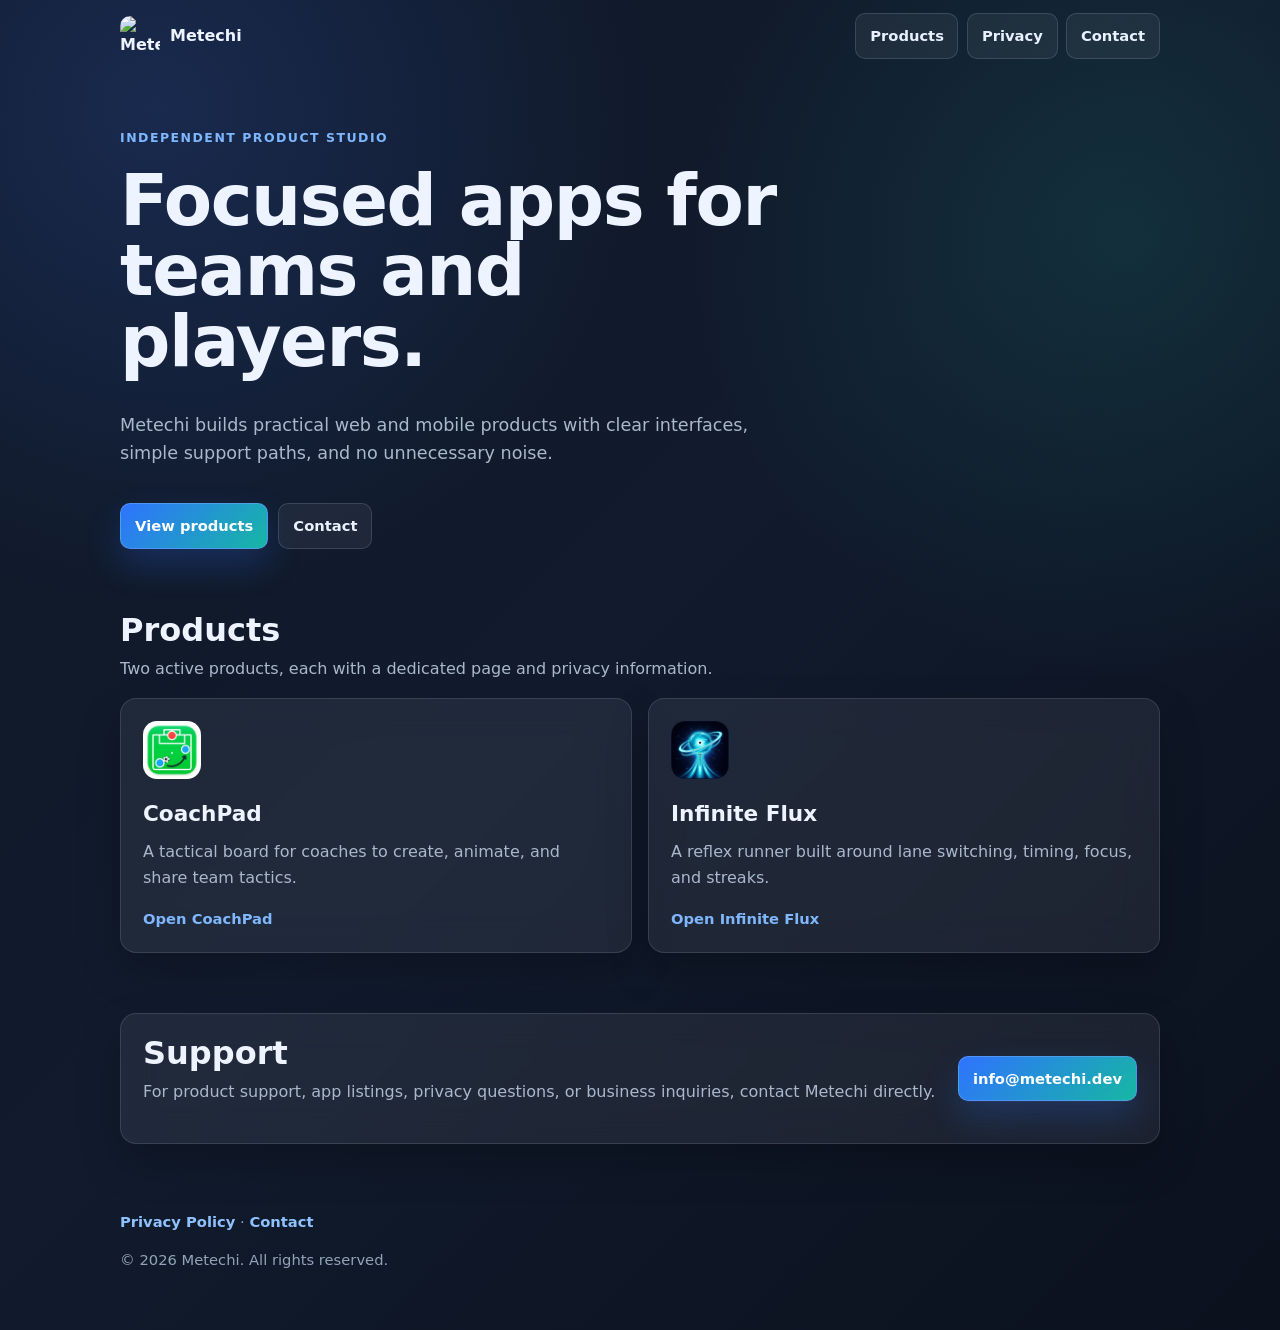
==== commit 5a09df92: "Apply soft dark Metechi theme" ====
--- a/index.html
+++ b/index.html
@@ -141,8 +141,11 @@
     }
     body {
       margin: 0;
-      color: #162033;
-      background: #f4f7fb;
+      color: #eef4ff;
+      background:
+        radial-gradient(circle at 12% 8%, rgba(63, 121, 255, 0.18), transparent 30%),
+        radial-gradient(circle at 88% 18%, rgba(33, 201, 167, 0.12), transparent 28%),
+        linear-gradient(135deg, #101827 0%, #111b2d 48%, #0b111d 100%);
       font-family: Inter, ui-sans-serif, system-ui, -apple-system, BlinkMacSystemFont, "Segoe UI", Arial, sans-serif;
       line-height: 1.6;
     }
@@ -162,7 +165,7 @@
       display: inline-flex;
       align-items: center;
       gap: 10px;
-      color: #162033;
+      color: #eef4ff;
       font-weight: 800;
       text-decoration: none;
     }
@@ -180,11 +183,15 @@
     }
     .nav-links a,
     .button {
-      border: 1px solid #d8e2ef;
+      display: inline-flex;
+      align-items: center;
+      justify-content: center;
+      border: 1px solid rgba(202, 215, 238, 0.16);
       border-radius: 10px;
       padding: 10px 14px;
-      color: #243246;
-      background: #ffffff;
+      color: #e9f1ff;
+      background: rgba(255, 255, 255, 0.06);
+      backdrop-filter: blur(14px);
       text-decoration: none;
       font-weight: 700;
       font-size: 0.92rem;
@@ -195,7 +202,7 @@
       gap: 18px;
     }
     .eyebrow {
-      color: #0b63ce;
+      color: #7fb7ff;
       font-size: 0.78rem;
       font-weight: 900;
       letter-spacing: 0.12em;
@@ -213,7 +220,7 @@
     .hero p {
       max-width: 650px;
       margin-bottom: 0;
-      color: #536176;
+      color: #aab8cc;
       font-size: 1.1rem;
       overflow-wrap: break-word;
     }
@@ -225,9 +232,9 @@
     }
     .button.primary {
       color: #ffffff;
-      border-color: #0b63ce;
-      background: #0b63ce;
-      box-shadow: 0 12px 26px rgba(11, 99, 206, 0.18);
+      border-color: rgba(105, 157, 255, 0.62);
+      background: linear-gradient(135deg, #2f73ff, #16b7a3);
+      box-shadow: 0 16px 34px rgba(47, 115, 255, 0.22);
     }
     .section {
       padding: 30px 0;
@@ -237,14 +244,14 @@
     }
     h2 {
       margin-bottom: 8px;
-      color: #162033;
+      color: #eef4ff;
       font-size: clamp(1.5rem, 3vw, 2rem);
       line-height: 1.1;
     }
     .section-head p,
     .panel p,
     .product p {
-      color: #617086;
+      color: #aab8cc;
     }
     .products {
       display: grid;
@@ -253,10 +260,11 @@
     }
     .product,
     .panel {
-      border: 1px solid #dfe8f3;
+      border: 1px solid rgba(202, 215, 238, 0.14);
       border-radius: 16px;
-      background: #ffffff;
-      box-shadow: 0 18px 42px rgba(22, 32, 51, 0.08);
+      background: rgba(255, 255, 255, 0.065);
+      box-shadow: 0 18px 42px rgba(0, 0, 0, 0.22);
+      backdrop-filter: blur(18px);
     }
     .product {
       min-height: 220px;
@@ -269,7 +277,7 @@
     }
     .product:hover {
       transform: translateY(-3px);
-      box-shadow: 0 22px 52px rgba(22, 32, 51, 0.12);
+      box-shadow: 0 22px 52px rgba(0, 0, 0, 0.28);
     }
     .product img {
       width: 58px;
@@ -280,12 +288,12 @@
     }
     .product h3 {
       margin-bottom: 8px;
-      color: #162033;
+      color: #eef4ff;
       font-size: 1.35rem;
     }
     .meta {
       margin-top: auto;
-      color: #0b63ce;
+      color: #7fb7ff;
       font-weight: 800;
       font-size: 0.92rem;
     }
@@ -298,11 +306,11 @@
     }
     footer {
       padding: 36px 0 44px;
-      color: #6d7a8d;
+      color: #93a3ba;
       font-size: 0.92rem;
     }
     footer a {
-      color: #0b63ce;
+      color: #8ec2ff;
       font-weight: 700;
       text-decoration: none;
     }
@@ -326,6 +334,9 @@
       .actions {
         width: 100%;
         max-width: 100%;
+      }
+      .actions .button {
+        max-width: 300px;
       }
       .hero { padding-top: 28px; }
       .products { grid-template-columns: 1fr; }
